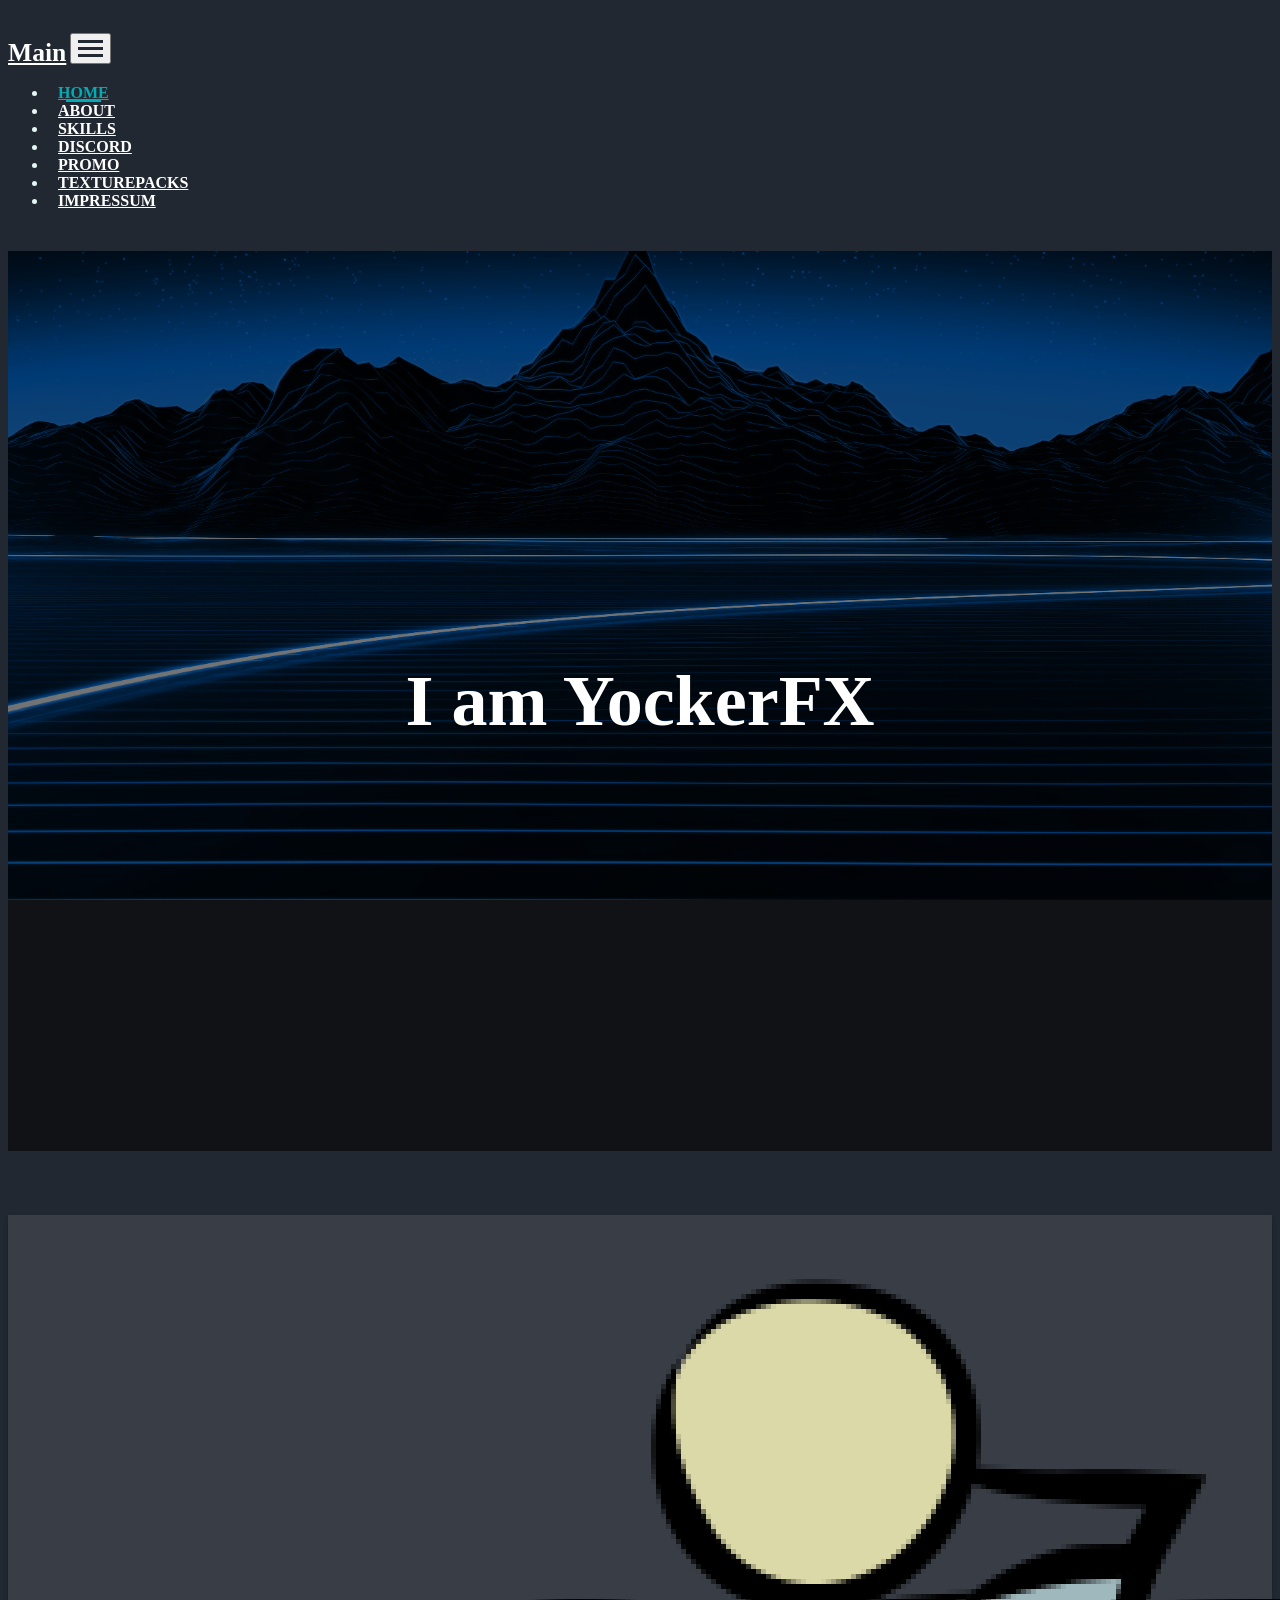
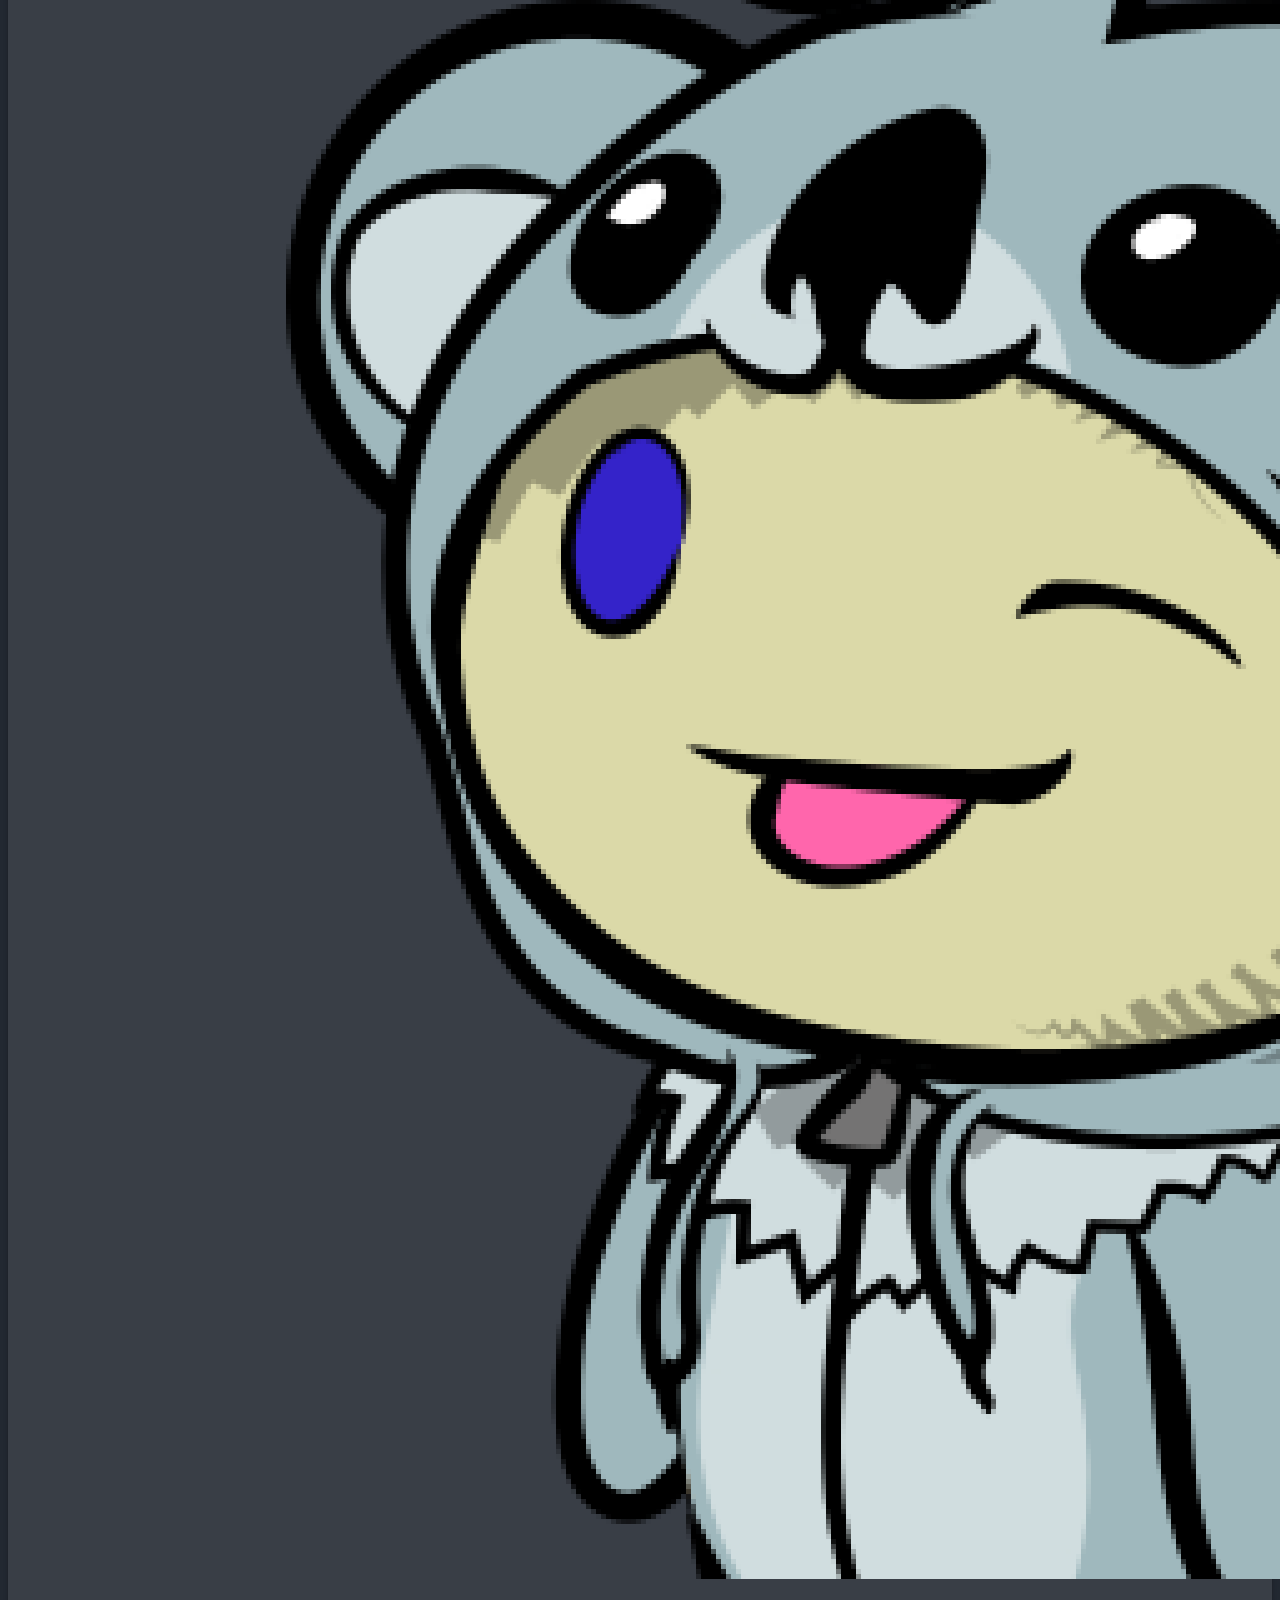
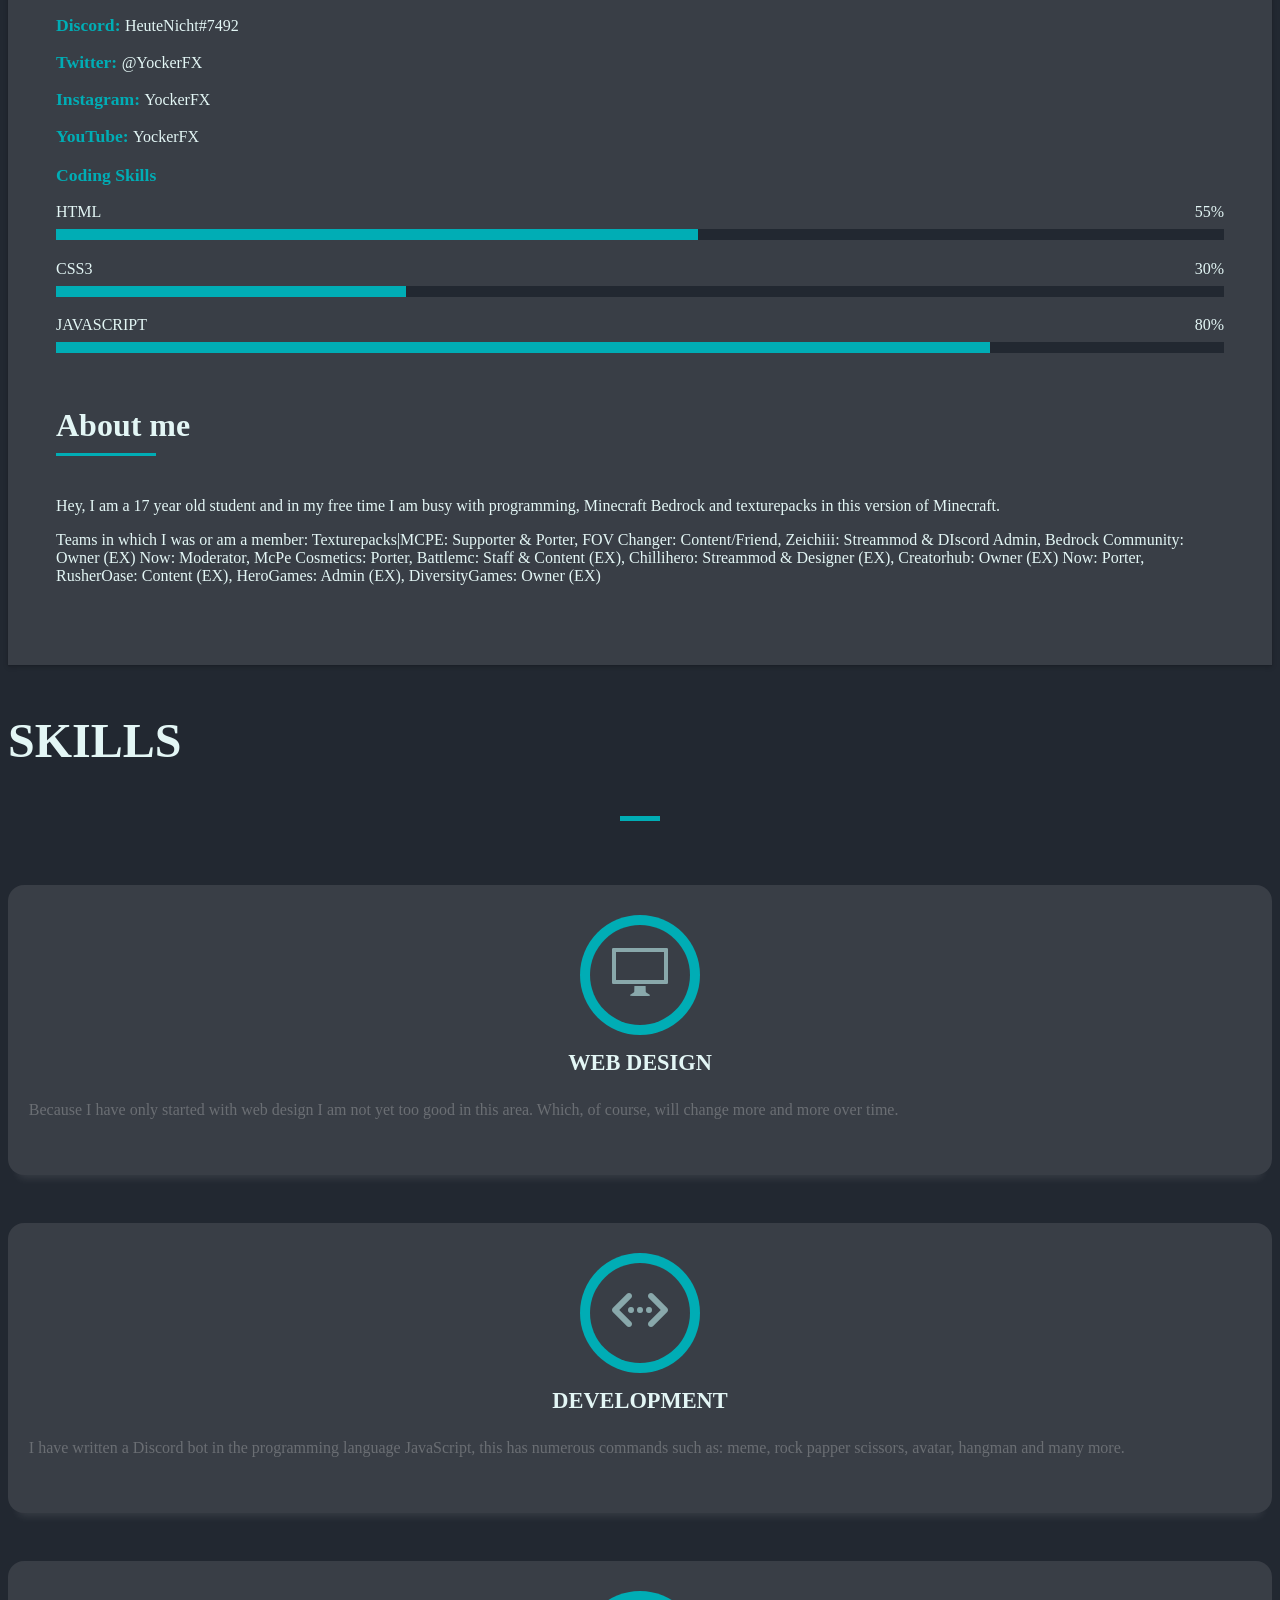
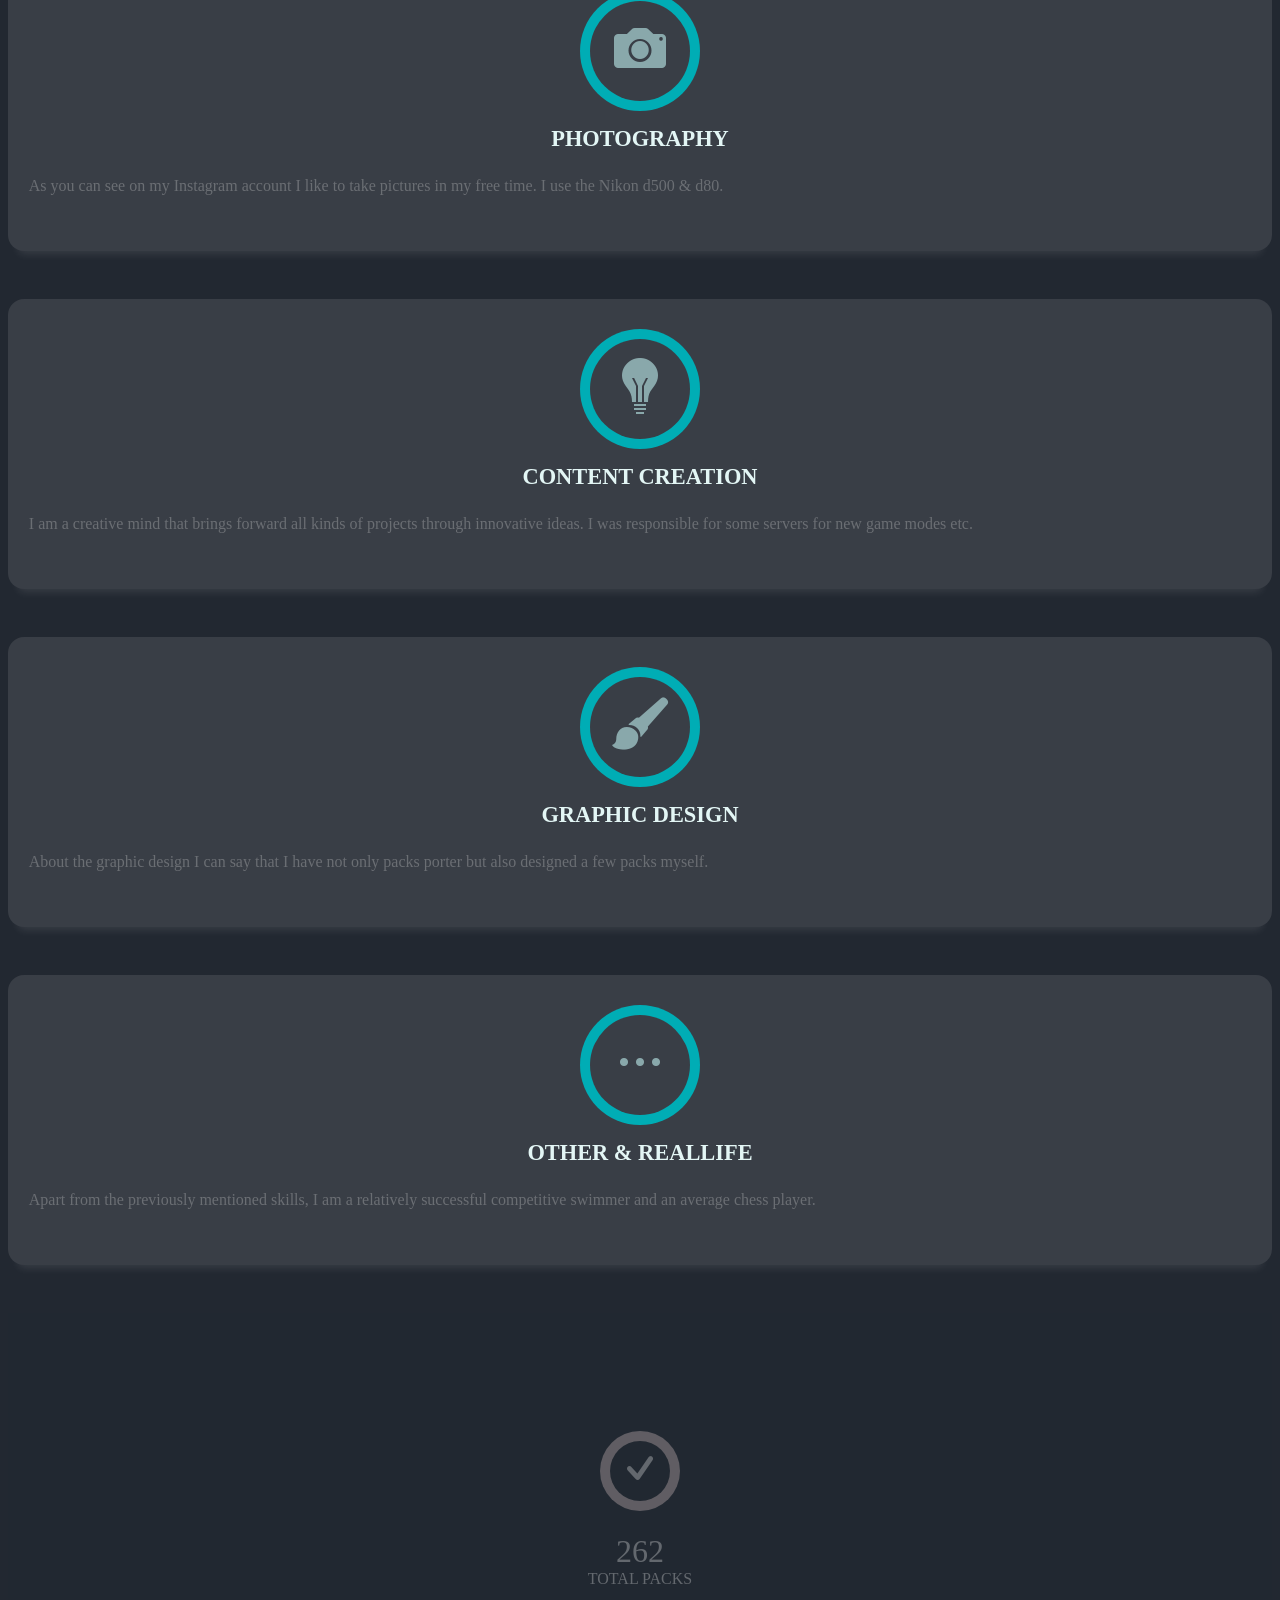
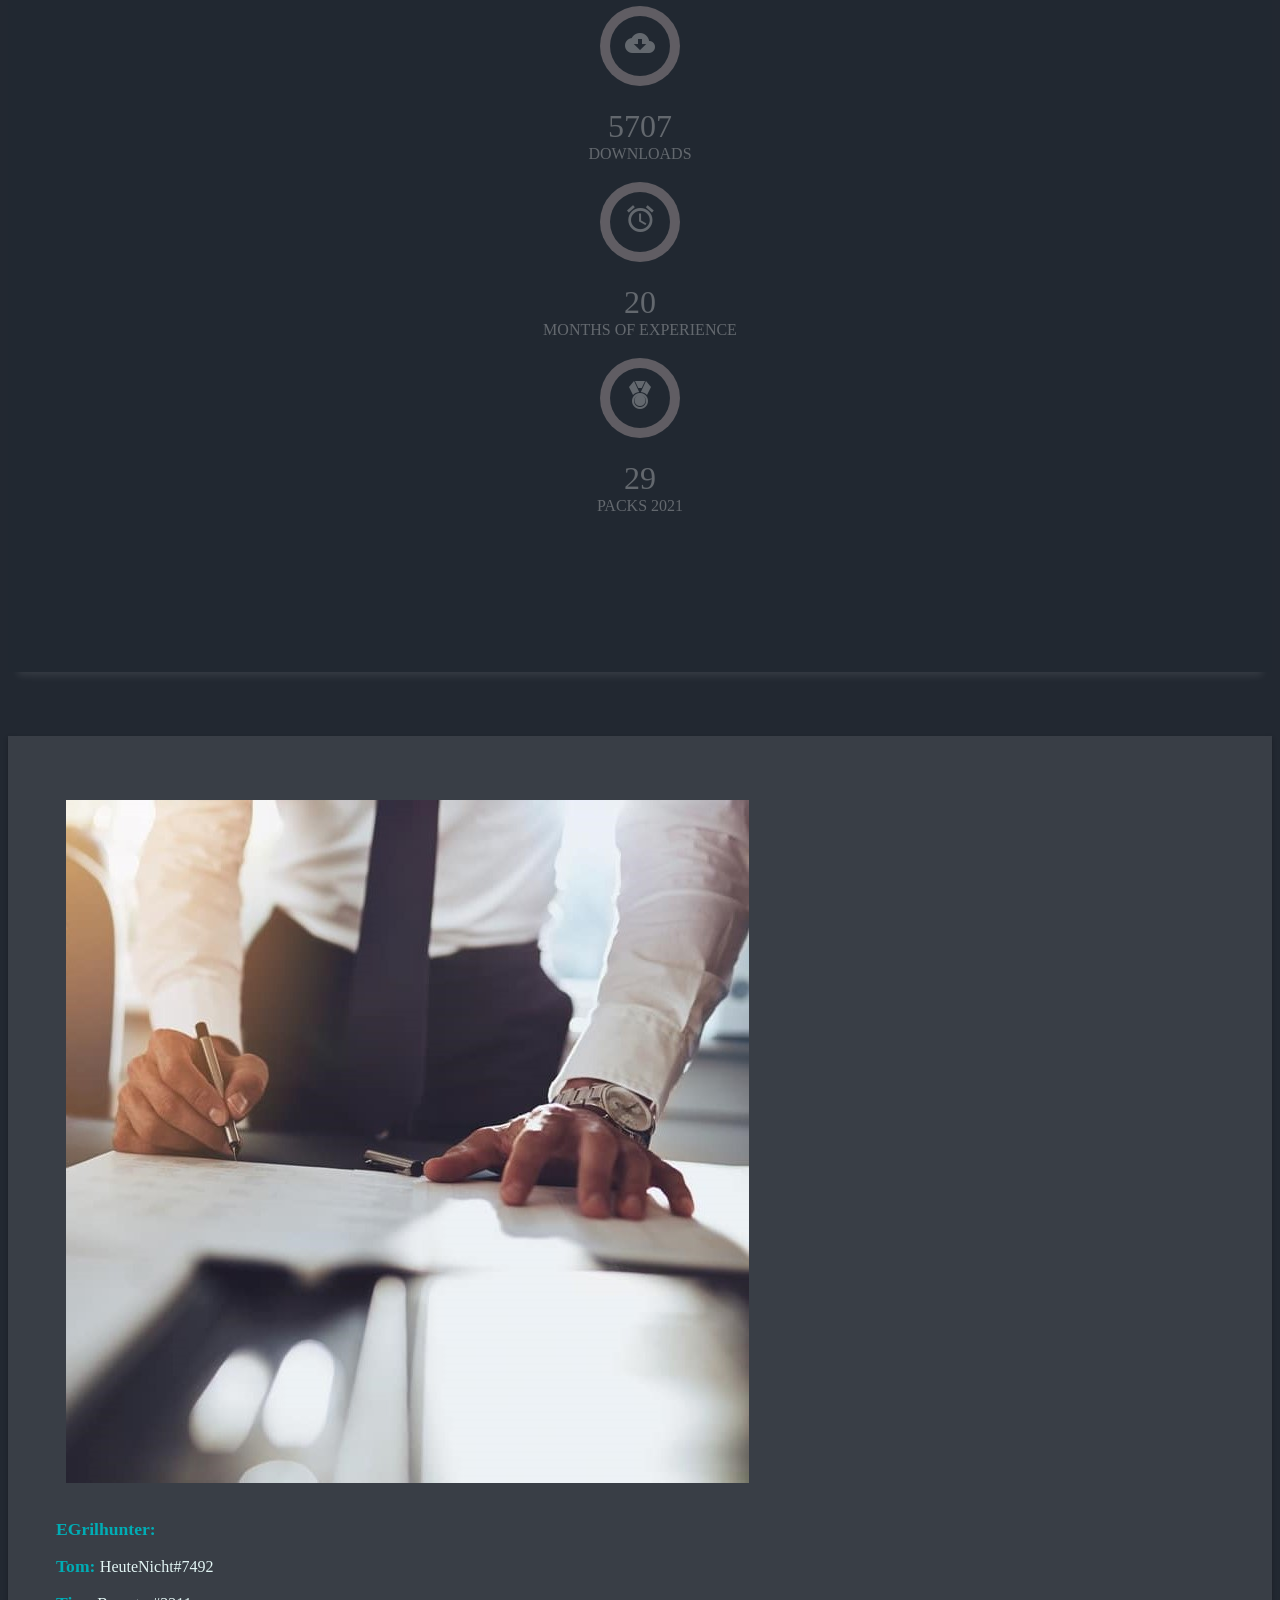
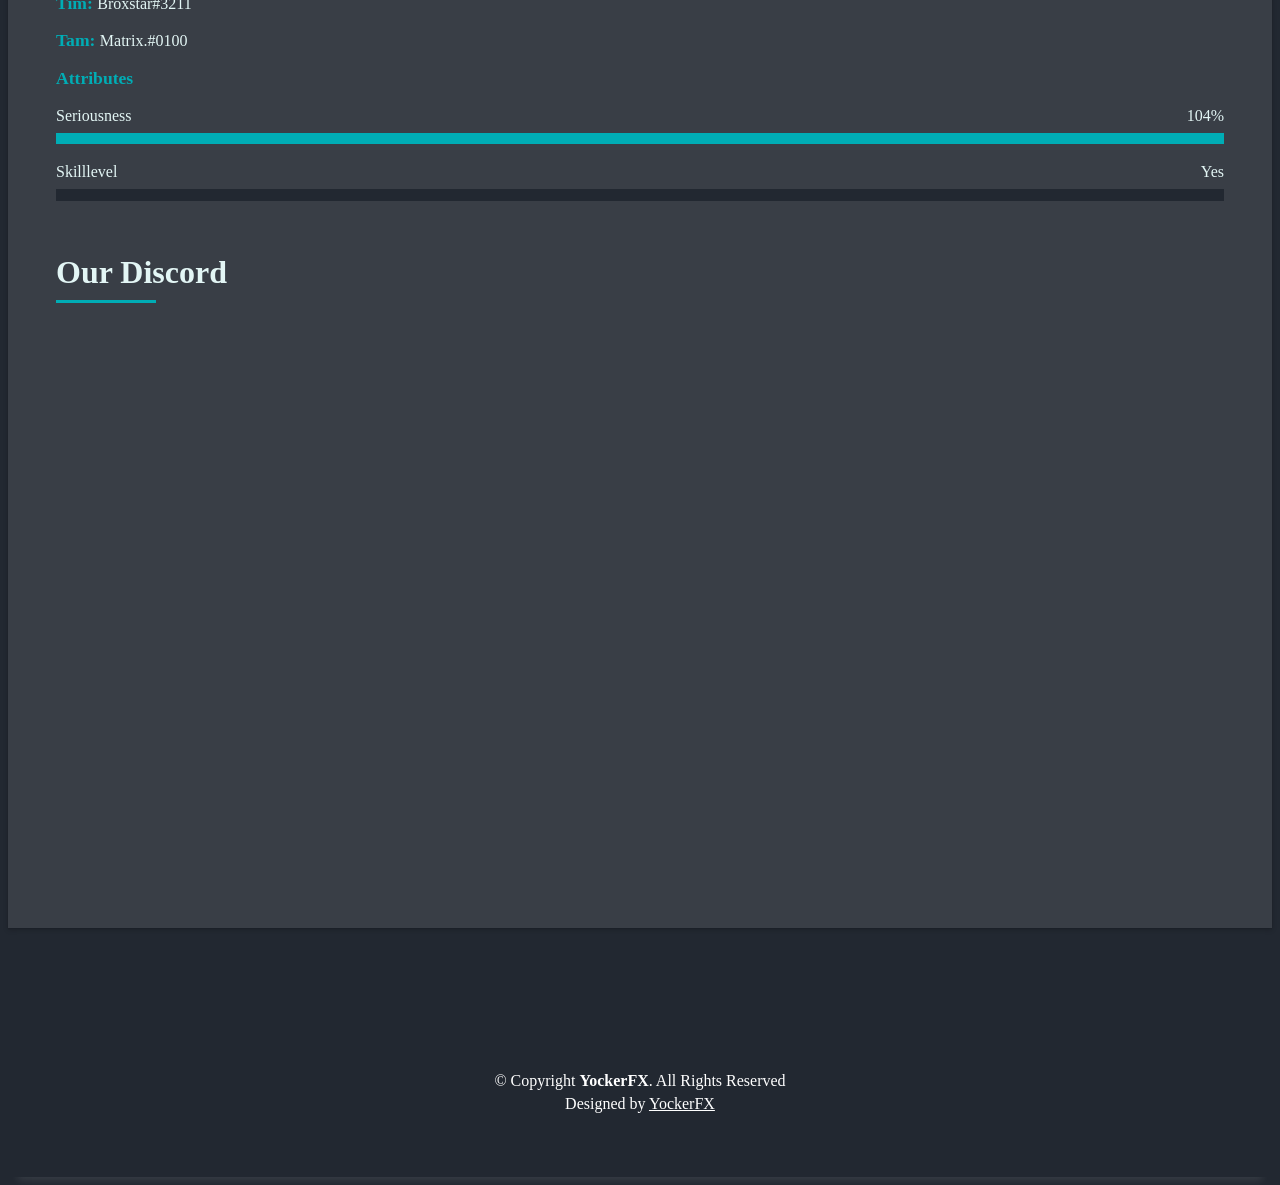
==== index.html @ 6c69b04f "22.02.2020" ====
<!DOCTYPE html>
<html lang="en">

<head>
  <meta charset="utf-8">
  <title>YockerFX - Main</title>
  <meta content="width=device-width, initial-scale=1.0" name="viewport">
  <meta content="" name="keywords">
  <meta content="" name="description">

  <meta property="og:site_name" content="Yockers Paradise">
  <meta property="og:url" content="https://yockerfx.github.io/">
  <meta property="og:title" content="YockerFX - Home">
  <meta property="og:description" content="This site is a fun project of mine on this site you will find different things like my pack gallery from all my ports and selfmade texturepacks, tips to port texturepacks and projects i promote. ">
  <meta property="og:type" content="Yockers Paradise">
  <meta name="og:image" itemprop="image" content="/img/pic.png">
  <meta name="theme-color" content="#00adb5">
  

  <!-- Favicons -->
  <link href="img/favicon.png" rel="icon">
  <link href="img/apple-touch-icon.png" rel="apple-touch-icon">

  <!-- Bootstrap CSS File -->
  <link href="lib/bootstrap/css/bootstrap.min.css" rel="stylesheet">

  <!-- Libraries CSS Files -->
  <link href="lib/font-awesome/css/font-awesome.min.css" rel="stylesheet">
  <link href="lib/animate/animate.min.css" rel="stylesheet">
  <link href="lib/ionicons/css/ionicons.min.css" rel="stylesheet">
  <link href="lib/owlcarousel/assets/owl.carousel.min.css" rel="stylesheet">
  <link href="lib/lightbox/css/lightbox.min.css" rel="stylesheet">

  <!-- Main Stylesheet File -->
  <link href="css/style.css" rel="stylesheet">


</head>

<body id="page-top">

  <!--/ Nav Star /-->
  <nav class="navbar navbar-b navbar-trans navbar-expand-md fixed-top" id="mainNav">
    <div class="container">
      <a class="navbar-brand js-scroll" href="#page-top">Main</a>
      <button class="navbar-toggler collapsed" type="button" data-toggle="collapse" data-target="#navbarDefault"
        aria-controls="navbarDefault" aria-expanded="false" aria-label="Toggle navigation">
        <span></span>
        <span></span>
        <span></span>
      </button>
      <div class="navbar-collapse collapse justify-content-end" id="navbarDefault">
        <ul class="navbar-nav">
          <li class="nav-item">
            <a class="nav-link js-scroll active" href="#home">Home</a>
          </li>
          <li class="nav-item">
            <a class="nav-link js-scroll" href="#about">About</a>
          </li>
          <li class="nav-item">
            <a class="nav-link js-scroll" href="#skills">Skills</a>
          </li>
          <li class="nav-item">
            <a class="nav-link js-scroll" href="#discord">Discord</a>
          </li>
          <li class="nav-item">
            <a class="nav-link js-scroll" href="projects.html">Promo</a>
          </li>
          <li class="nav-item">
            <a class="nav-link js-scroll" href="gallery.html">Texturepacks</a>
          </li>
          <li class="nav-item">
            <a class="nav-link js-scroll" href="impressum.html">Impressum</a>
          </li>
        </ul>
      </div>
    </div>
  </nav>
  <!--/ Nav End /-->

  <!--/ Intro Skew Star /-->
  <div id="home" class="intro route bg-image" style="background-image: url(img/intro-bg.jpg)">
    <div class="overlay-itro"></div>
    <div class="intro-content display-table">
      <div class="table-cell">
        <div class="container">
          <!--<p class="display-6 color-d">Hello, world!</p>-->
          <h1 class="intro-title mb-4">I am YockerFX</h1>
          <p class="intro-subtitle"><span class="text-slider-items">Pack Designer,Pack Porter,Developer,Content Creator,Student</span><strong class="text-slider"></strong></p>
          <!-- <p class="pt-3"><a class="btn btn-primary btn js-scroll px-4" href="#about" role="button">Learn More</a></p> -->
        </div>
      </div>
    </div>
  </div>
  <!--/ Intro Skew End /-->

  <section id="about" class="about-mf sect-pt4 route">
    <div class="container">
      <div class="row">
        <div class="col-sm-12">
          <div class="box-shadow-full">
            <div class="row">
              <div class="col-md-6">
                <div class="row">
                  <div class="col-sm-6 col-md-5">
                    <div class="about-img">
                      <img src="img/pic.png" class="img-fluid rounded b-shadow-a" alt="">
                    </div>
                  </div>
                  <div class="col-sm-6 col-md-7">
                    <div class="about-info">
                      <p><span class="title-s">Discord: </span> <span>HeuteNicht#7492</span></p>
                      <p><span class="title-s">Twitter: </span> <span>@YockerFX</span></p>
                      <p><span class="title-s">Instagram: </span> <span>YockerFX</span></p>
                      <p><span class="title-s">YouTube: </span> <span>YockerFX</span></p>
                    </div>
                  </div>
                </div>
                <div class="skill-mf">
                  <p class="title-s">Coding Skills</p>
                  <span>HTML</span> <span class="pull-right">55%</span>
                  <div class="progress">
                    <div class="progress-bar" role="progressbar" style="width: 55%;" aria-valuenow="55"
                      aria-valuemin="0" aria-valuemax="100"></div>
                  </div>
                  <span>CSS3</span> <span class="pull-right">30%</span>
                  <div class="progress">
                    <div class="progress-bar" role="progressbar" style="width: 30%" aria-valuenow="30" aria-valuemin="0"
                      aria-valuemax="100"></div>
                  </div>
                  <span>JAVASCRIPT</span> <span class="pull-right">80%</span>
                  <div class="progress">
                    <div class="progress-bar" role="progressbar" style="width: 80%" aria-valuenow="80" aria-valuemin="0"
                      aria-valuemax="100"></div>
                  </div>
                </div>
              </div>
              <div class="col-md-6">
                <div class="about-me pt-4 pt-md-0">
                  <div class="title-box-2">
                    <h5 class="title-left">
                      About me
                    </h5>
                  </div>
                  <p class="lead">
                    Hey, I am a 17 year old student
                    and in my free time I am busy with programming,
                    Minecraft Bedrock and texturepacks in this version of
                    Minecraft.
                  </p>
                  <p class="lead">
                    Teams in which I was or am a member: Texturepacks|MCPE: Supporter & Porter,
                    FOV Changer: Content/Friend,
                    Zeichiii: Streammod & DIscord Admin,
                    Bedrock Community: Owner (EX) Now: Moderator,
                    McPe Cosmetics: Porter,
                    Battlemc: Staff & Content (EX),
                    Chillihero: Streammod & Designer (EX),
                    Creatorhub: Owner (EX) Now: Porter,
                    RusherOase: Content (EX),
                    HeroGames: Admin (EX),
                    DiversityGames: Owner (EX)
                  </p>

                </div>
              </div>
            </div>
          </div>
        </div>
      </div>
    </div>
  </section>

  <!--/ Section Services Star /-->
  <section id="skills" class="services-mf route">
    <div class="container">
      <div class="row">
        <div class="col-sm-12">
          <div class="title-box text-center">
            <h3 class="title-a">
              Skills
            </h3>
            <div class="line-mf"></div>
          </div>
        </div>
      </div>
      <div class="row">
        <div class="col-md-4">
          <div class="service-box">
            <div class="service-ico">
              <span class="ico-circle"><i class="ion-monitor"></i></span>
            </div>
            <div class="service-content">
              <h2 class="s-title">Web Design</h2>
              <p class="s-description text-center">
                Because I have only started with web design I am not yet too good in this area.
                Which, of course, will change more and more over time.
              </p>
            </div>
          </div>
        </div>
        <div class="col-md-4">
          <div class="service-box">
            <div class="service-ico">
              <span class="ico-circle"><i class="ion-code-working"></i></span>
            </div>
            <div class="service-content">
              <h2 class="s-title">Development</h2>
              <p class="s-description text-center">
                I have written a Discord bot in the programming
                language JavaScript, this has numerous commands such as: meme,
                rock papper scissors, avatar, hangman and many more.
              </p>
            </div>
          </div>
        </div>
        <div class="col-md-4">
          <div class="service-box">
            <div class="service-ico">
              <span class="ico-circle"><i class="ion-camera"></i></span>
            </div>
            <div class="service-content">
              <h2 class="s-title">Photography</h2>
              <p class="s-description text-center">
                As you can see on my Instagram account I like to take pictures in my free time.
                I use the Nikon d500 & d80.
              </p>
            </div>
          </div>
        </div>
        <div class="col-md-4">
          <div class="service-box">
            <div class="service-ico">
              <span class="ico-circle"><i class="ion-ios-lightbulb"></i></span>
            </div>
            <div class="service-content">
              <h2 class="s-title">Content Creation</h2>
              <p class="s-description text-center">
                I am a creative mind that brings forward
                all kinds of projects through innovative ideas.
                I was responsible for some servers
                for new game modes etc.
              </p>
            </div>
          </div>
        </div>
        <div class="col-md-4">
          <div class="service-box">
            <div class="service-ico">
              <span class="ico-circle"><i class="ion-paintbrush"></i></span>
            </div>
            <div class="service-content">
              <h2 class="s-title">Graphic Design</h2>
              <p class="s-description text-center">
                About the graphic design I can say that I have not 
                only packs porter but also designed a few packs myself.
              </p>
            </div>
          </div>
        </div>
        <div class="col-md-4">
          <div class="service-box">
            <div class="service-ico">
              <span class="ico-circle"><i class="ion-ios-more"></i></span>
            </div>
            <div class="service-content">
              <h2 class="s-title">Other & Reallife</h2>
              <p class="s-description text-center">
                Apart from the previously mentioned skills, I am a relatively successful 
                competitive swimmer and an average chess player. 
              </p>
            </div>
          </div>
        </div>
      </div>
    </div>
  </section>
  <!--/ Section Services End /-->

  <div class="section-counter paralax-mf bg-image" style="background-image: url(img/counters-bg.jpg)">
    <div class="overlay-mf"></div>
    <div class="container">
      <div class="row">
        <div class="col-sm-3 col-lg-3">
          <div class="counter-box">
            <div class="counter-ico">
              <span class="ico-circle"><i class="ion-checkmark-round"></i></span>
            </div>
            <div class="counter-num">
              <p class="counter">518</p>
              <span class="counter-text">TOTAL PACKS</span>
            </div>
          </div>
        </div>
        <div class="col-sm-3 col-lg-3">
          <div class="counter-box pt-4 pt-md-0">
            <div class="counter-ico">
              <span class="ico-circle"><i class="ion-android-download"></i></span>
            </div>
            <div class="counter-num">
              <p class="counter">11300</p>
              <span class="counter-text">DOWNLOADS</span>
            </div>
          </div>
        </div>
        <div class="col-sm-3 col-lg-3">
          <div class="counter-box pt-4 pt-md-0">
            <div class="counter-ico">
              <span class="ico-circle"><i class="ion-android-alarm-clock"></i></span>
            </div>
            <div class="counter-num">
              <p class="counter">39</p>
              <span class="counter-text">MONTHS OF EXPERIENCE</span>
            </div>
          </div>
        </div>
        <div class="col-sm-3 col-lg-3">
          <div class="counter-box pt-4 pt-md-0">
            <div class="counter-ico">
              <span class="ico-circle"><i class="ion-ribbon-a"></i></span>
            </div>
            <div class="counter-num">
              <p class="counter">58</p>
              <span class="counter-text">PACKS 2021</span>
            </div>
          </div>
        </div>
      </div>
    </div>
  </div>
      </div>
    </div>
  </section>

  <section id="discord" class="about-mf sect-pt4 route">
    <div class="container">
      <div class="row">
        <div class="col-sm-12">
          <div class="box-shadow-full">
            <div class="row">
              <div class="col-md-6">
                <div class="row">
                  <div class="col-sm-6 col-md-5">
                    <div class="about-img">
                      <img src="img/104.jpg" class="img-fluid rounded b-shadow-a" alt="">
                    </div>
                  </div>
                  <div class="col-sm-6 col-md-7">
                    <div class="about-info">
                      <p><span class="title-s">EGrilhunter:</span> <span></span></p>
                      <p><span class="title-s">Tom: </span> <span>HeuteNicht#7492</span></p>
                      <p><span class="title-s">Tim: </span> <span>Broxstar#3211</span></p>
                      <p><span class="title-s">Tam: </span> <span>Matrix.#0100</span></p>
                    </div>
                  </div>
                </div>
                <div class="skill-mf">
                  <p class="title-s">Attributes</p>
                  <span>Seriousness</span> <span class="pull-right">104%</span>
                  <div class="progress">
                    <div class="progress-bar" role="progressbar" style="width: 100%;" aria-valuenow="100"
                      aria-valuemin="0" aria-valuemax="100"></div>
                  </div>
                  <span>Skilllevel</span> <span class="pull-right">Yes</span>
                  <div class="progress">
                    <div class="progress-bar" role="progressbar" style="width: 0%" aria-valuenow="30" aria-valuemin="0"
                      aria-valuemax="100"></div>
                      </div>
                </div>
              </div>
              <div class="col-md-6">
                <div class="about-me pt-4 pt-md-0">
                  <div class="title-box-2">
                    <h5 class="title-left">
                      Our Discord
                    </h5>
                  </div>
                  <p class="lead">
                  <iframe src="https://discord.com/widget?id=688805979986460891&theme=dark" width="350" height="500" allowtransparency="true" frameborder="0" sandbox="allow-popups allow-popups-to-escape-sandbox allow-same-origin allow-scripts"></iframe>
                </p>
                </div>
              </div>
            </div>
          </div>
        </div>
      </div>
    </div>
  </section>

  <section class="paralax-mf footer-paralax bg-image sect-mt4 route" style="background-image: url(img/overlay-bg.jpg)">
    <footer>
      <div class="container">
        <div class="row">
          <div class="col-sm-12">
            <div class="copyright-box">
              <p class="copyright">&copy; Copyright <strong>YockerFX</strong>. All Rights Reserved</p>
              <div class="credits">
                Designed by <a href="https://twitter.com/yockerfx">YockerFX</a>
              </div>
            </div>
          </div>
        </div>
      </div>
    </footer>
  </section>
  <!--/ Section Contact-footer End /-->

  <a href="#" class="back-to-top"><i class="fa fa-chevron-up"></i></a>
  <div id="preloader"></div>

  <!-- JavaScript Libraries -->
  <script src="lib/jquery/jquery.min.js"></script>
  <script src="lib/jquery/jquery-migrate.min.js"></script>
  <script src="lib/popper/popper.min.js"></script>
  <script src="lib/bootstrap/js/bootstrap.min.js"></script>
  <script src="lib/easing/easing.min.js"></script>
  <script src="lib/counterup/jquery.waypoints.min.js"></script>
  <script src="lib/counterup/jquery.counterup.js"></script>
  <script src="lib/owlcarousel/owl.carousel.min.js"></script>
  <script src="lib/lightbox/js/lightbox.min.js"></script>
  <script src="lib/typed/typed.min.js"></script>
  <!-- Contact Form JavaScript File -->
  <script src="contactform/contactform.js"></script>

  <!-- Template Main Javascript File -->
  <script src="js/main.js"></script>

</body>

</html>
---- css/style.css ----
/*======================================
//--//-->   STYLES GENERALES
======================================*/

body {
  background-color: #222831;
  color: #e3f6f5;
}

h1,
h2,
h3,
h4,
h5,
h6 {
  color: #e3f6f5;
}

::-moz-selection { /* Code for Firefox */
  color: #00adb5;
  background: white;
}

::selection {
  color:  #00adb5;
  background: White;
}

a {
  color: #222831;
  transition: all 0.5s ease-in-out;
}

a:hover {
  color: #00adb5;
  text-decoration: none;
  transition: all 0.5s ease-in-out;
}

.p-r {
  position: relative;
}

.color-a {
  color: #00adb5;
}

.color-d {
  color: #00adb5;
}

.color-text-a {
  color: #393e46;
}

.box-shadow,
.paralax-mf,
.service-box,
.work-box,
.card-blog {
  box-shadow: 0 13px 8px -10px rgba(255, 255, 255, 0.1);
}

.box-shadow-a,
.button:hover {
  box-shadow: 0 0 0 4px #1b1b1b;
}

.display-5 {
  font-size: 2.5rem;
  font-weight: 300;
  line-height: 1.1;
}

.display-6 {
  font-size: 2rem;
  font-weight: 300;
  line-height: 1.1;
}

.avatar {
  width: 32px;
  height: 32px;
  margin-right: 4px;
  overflow: hidden;
}

.bg-image {
  background-repeat: no-repeat;
  background-attachment: fixed;
  background-size: cover;
  background-position: center center;
}

.overlay-mf {
  background-color: #222831;
}

.overlay-mf {
  position: absolute;
  top: 0;
  left: 0px;
  padding: 0;
  height: 100%;
  width: 100%;
  opacity: .7;
}

.paralax-mf {
  position: relative;
  padding: 8rem 0;
}

.display-table {
  width: 100%;
  height: 100%;
  display: table;
}

.table-cell {
  display: table-cell;
  vertical-align: middle;
}

/*--/ Sections /--*/

.sect-4 {
  padding: 4rem 0;
}

.sect-pt4 {
  padding-top: 4rem;
}

.sect-mt4 {
  margin-top: 4rem;
}

/*--/ Title s /--*/

.title-s {
  font-weight: 600;
  color: #00adb5;
  font-size: 1.1rem;
}

/*--/ Title A /--*/

.title-box {
  margin-bottom: 4rem;
}

.title-a {
  font-size: 3rem;
  font-weight: bold;
  text-transform: uppercase;
}

.subtitle-a {
  color: #bae8e8;
}

.line-mf {
  width: 40px;
  height: 5px;
  background-color: #00adb5;
  margin: 0 auto;
}

/*--/ Title Left /--*/

.title-box-2 {
  margin-bottom: 3rem;
}

.title-left {
  font-size: 2rem;
  position: relative;
}

.title-left:before {
  content: '';
  position: absolute;
  height: 3px;
  background-color: #00adb5;
  width: 100px;
  bottom: -12px;
}

/*------/ Box /------*/

.box-pl2 {
  padding-left: 2rem;
}

.box-shadow-full {
  padding: 3rem 1.25rem;
  position: relative;
  background-color: #393e46;
  margin-bottom: 3rem;
  z-index: 2;
  box-shadow: 0 1px 1px 0 rgba(0, 0, 0, 0.06), 0 2px 5px 0 rgba(0, 0, 0, 0.2);
}

/*------/ Socials /------*/

.socials {
  padding: 1.5rem 0;
}

.socials ul li {
  display: inline-block;
}

.socials .ico-circle {
  height: 40px;
  width: 40px;
  font-size: 1.7rem;
  border-radius: 50%;
  line-height: 1.4;
  margin: 0 15px 0 0;
  box-shadow: 0 0 0 3px #393e46;
  transition: all 500ms ease;
}

.socials .ico-circle:hover {
  background-color: #00adb5;
  color: #393e46;
  box-shadow: 0 0 0 3px #393e46;
  transition: all 500ms ease;
}

/*------/ Ul resect /------*/

.ul-resect,
.socials ul,
.list-ico,
.blog-wrapper .post-meta ul,
.box-comments .list-comments,
.widget-sidebar .list-sidebar,
.widget-tags ul {
  list-style: none;
  padding-left: 0;
  margin-bottom: 0;
}

.list-ico {
  line-height: 2;
}

.list-ico span {
  color: #00adb5;
  margin-right: 10px;
}

/*------/ Ico Circle /------*/

.ico-circle {
  height: 100px;
  width: 100px;
  font-size: 2rem;
  border-radius: 50%;
  line-height: 1.55;
  margin: 0 auto;
  text-align: center;
  box-shadow: 0 0 0 10px #00adb5;
  display: block;
}

/*------/ Owl Carousel /------*/

.owl-theme .owl-dots {
  text-align: center;
  margin-top: 18px;
}

.owl-theme .owl-dots .owl-dot {
  display: inline-block;
}

.owl-theme .owl-dots .owl-dot span {
  width: 18px;
  height: 7px;
  margin: 5px 5px;
  background: #eeeeee;
  border: 0px solid #eeeeee;
  display: block;
  transition: all 0.6s ease-in-out;
  cursor: pointer;
}

.owl-theme .owl-dots .owl-dot:hover span {
  background-color: #94ebcd;
}

.owl-theme .owl-dots .owl-dot.active span {
  background-color: #1B1B1B;
  width: 25px;
}

/*--/ Scrolltop s /--*/

.scrolltop-mf {
  position: relative;
  display: none;
}

.scrolltop-mf span {
  z-index: 999;
  position: fixed;
  width: 42px;
  height: 42px;
  background-color: #00adb5;
  opacity: .7;
  font-size: 1.6rem;
  line-height: 1.5;
  text-align: center;
  color: #393e46;
  top: auto;
  left: auto;
  right: 30px;
  bottom: 50px;
  cursor: pointer;
  border-radius: 50%;
}

/* Back to top button */

.back-to-top {
  position: fixed;
  display: none;
  background: #00adb5;
  color: #393e46;
  width: 44px;
  height: 44px;
  text-align: center;
  line-height: 1;
  font-size: 16px;
  border-radius: 50%;
  right: 15px;
  bottom: 15px;
  transition: background 0.5s;
  z-index: 11;
}

.back-to-top i {
  padding-top: 12px;
  color: #393e46;
}

/* Prelaoder */

#preloader {
  position: fixed;
  top: 0;
  left: 0;
  right: 0;
  bottom: 0;
  z-index: 9999;
  overflow: hidden;
  background: #393e46;
}

#preloader:before {
  content: "";
  position: fixed;
  top: calc(50% - 30px);
  left: calc(50% - 30px);
  border: 6px solid #393e46;
  border-top: 6px solid #00adb5;
  border-radius: 50%;
  width: 60px;
  height: 60px;
  -webkit-animation: animate-preloader 1s linear infinite;
  animation: animate-preloader 1s linear infinite;
}

@-webkit-keyframes animate-preloader {
  0% {
    -webkit-transform: rotate(0deg);
    transform: rotate(0deg);
  }

  100% {
    -webkit-transform: rotate(360deg);
    transform: rotate(360deg);
  }
}

@keyframes animate-preloader {
  0% {
    -webkit-transform: rotate(0deg);
    transform: rotate(0deg);
  }

  100% {
    -webkit-transform: rotate(360deg);
    transform: rotate(360deg);
  }
}

/*======================================
//--//-->   NAVBAR
======================================*/

.navbar-b {
  transition: all .5s ease-in-out;
  background-color: transparent;
  padding-top: 1.563rem;
  padding-bottom: 1.563rem;
}

.navbar-b.navbar-reduce {
  box-shadow: 0px 6px 9px 0px rgba(0, 0, 0, 0.06);
}

.navbar-b.navbar-trans .nav-item,
.navbar-b.navbar-reduce .nav-item {
  position: relative;
  padding-right: 10px;
  padding-left: 0;
}

.navbar-b.navbar-trans .nav-link,
.navbar-b.navbar-reduce .nav-link {
  color: #fff;
  text-transform: uppercase;
  font-weight: 600;
}

.navbar-b.navbar-trans .nav-link:before,
.navbar-b.navbar-reduce .nav-link:before {
  content: '';
  position: absolute;
  margin-left: 0px;
  width: 0%;
  bottom: 0;
  left: 0;
  height: 2px;
  transition: all 500ms ease;
}

.navbar-b.navbar-trans .nav-link:hover,
.navbar-b.navbar-reduce .nav-link:hover {
  color: #1B1B1B;
}

.navbar-b.navbar-trans .nav-link:hover:before,
.navbar-b.navbar-reduce .nav-link:hover:before {
  width: 35px;
}

.navbar-b.navbar-trans .show > .nav-link:before,
.navbar-b.navbar-trans .active > .nav-link:before,
.navbar-b.navbar-trans .nav-link.show:before,
.navbar-b.navbar-trans .nav-link.active:before,
.navbar-b.navbar-reduce .show > .nav-link:before,
.navbar-b.navbar-reduce .active > .nav-link:before,
.navbar-b.navbar-reduce .nav-link.show:before,
.navbar-b.navbar-reduce .nav-link.active:before {
  width: 35px;
}

.navbar-b.navbar-trans .nav-link:before {
  background-color: #00adb5;
}

.navbar-b.navbar-trans .nav-link:hover {
  color: #00adb5;
}

.navbar-b.navbar-trans .show > .nav-link,
.navbar-b.navbar-trans .active > .nav-link,
.navbar-b.navbar-trans .nav-link.show,
.navbar-b.navbar-trans .nav-link.active {
  color: #00adb5;
}

.navbar-b.navbar-reduce {
  transition: all .5s ease-in-out;
  background-color: #222831;
  padding-top: 15px;
  padding-bottom: 15px;
}

.navbar-b.navbar-reduce .nav-link {
  color: #eeeeee;
}

.navbar-b.navbar-reduce .nav-link:before {
  background-color: #00adb5;
}

.navbar-b.navbar-reduce .nav-link:hover {
  color: #00adb5;
}

.navbar-b.navbar-reduce .show > .nav-link,
.navbar-b.navbar-reduce .active > .nav-link,
.navbar-b.navbar-reduce .nav-link.show,
.navbar-b.navbar-reduce .nav-link.active {
  color: #00adb5;
}

.navbar-b.navbar-reduce .navbar-brand {
  color: #00adb5;
}

.navbar-b.navbar-reduce .navbar-toggler span {
  background-color: #1B1B1B;
}

.navbar-b .navbar-brand {
  color: #fff;
  font-size: 1.6rem;
  font-weight: 600;
}

.navbar-b .navbar-nav .dropdown-item.show .dropdown-menu,
.navbar-b .dropdown.show .dropdown-menu,
.navbar-b .dropdown-btn.show .dropdown-menu {
  -webkit-transform: translate3d(0px, 0px, 0px);
  transform: translate3d(0px, 0px, 0px);
  visibility: visible !important;
}

.navbar-b .dropdown-menu {
  margin: 1.12rem 0 0;
  border-radius: 0;
}

.navbar-b .dropdown-menu .dropdown-item {
  padding: .7rem 1.7rem;
  transition: all 500ms ease;
}

.navbar-b .dropdown-menu .dropdown-item:hover {
  background-color: #00adb5;
  color: #222831;
  transition: all 500ms ease;
}

.navbar-b .dropdown-menu .dropdown-item.active {
  background-color: #00adb5;
}

/*--/ Hamburger Navbar /--*/

.navbar-toggler {
  position: relative;
}

.navbar-toggler:focus,
.navbar-toggler:active {
  outline: 0;
}

.navbar-toggler span {
  display: block;
  background-color: #222831;
  height: 3px;
  width: 25px;
  margin-top: 4px;
  margin-bottom: 4px;
  -webkit-transform: rotate(0deg);
  transform: rotate(0deg);
  left: 0;
  opacity: 1;
}

.navbar-toggler span:nth-child(1),
.navbar-toggler span:nth-child(3) {
  transition: -webkit-transform .35s ease-in-out;
  transition: transform .35s ease-in-out;
  transition: transform .35s ease-in-out, -webkit-transform .35s ease-in-out;
}

.navbar-toggler:not(.collapsed) span:nth-child(1) {
  position: absolute;
  left: 12px;
  top: 10px;
  -webkit-transform: rotate(135deg);
  transform: rotate(135deg);
  opacity: 0.9;
}

.navbar-toggler:not(.collapsed) span:nth-child(2) {
  height: 12px;
  visibility: hidden;
  background-color: transparent;
}

.navbar-toggler:not(.collapsed) span:nth-child(3) {
  position: absolute;
  left: 12px;
  top: 10px;
  -webkit-transform: rotate(-135deg);
  transform: rotate(-135deg);
  opacity: 0.9;
}

/*======================================
//--//-->   INTRO
======================================*/

.intro {
  height: 100vh;
  position: relative;
  color: #00adb5;
}

.intro .intro-content {
  text-align: center;
  position: absolute;
}

.intro .overlay-itro {
  background-color: rgba(0, 0, 0, 0.6);
  position: absolute;
  top: 0;
  left: 0px;
  padding: 0;
  height: 100%;
  width: 100%;
  opacity: .9;
}

.intro .intro-title {
  color: #fff;
  font-weight: 600;
  font-size: 3rem;
}

.intro .intro-subtitle {
  font-size: 1.5rem;
  font-weight: 300;
}

.intro .text-slider-items {
  display: none;
}

.intro-single {
  height: 350px;
}

.intro-single .intro-content {
  margin-top: 30px;
}

.intro-single .intro-title {
  text-transform: uppercase;
  font-size: 3rem;
}

.intro-single .breadcrumb {
  background-color: transparent;
  color: #00adb5;
}

.intro-single .breadcrumb .breadcrumb-item:before {
  color: #00adb5;
}

.intro-single .breadcrumb .breadcrumb-item.active {
  color: #f5dcdc;
}

.intro-single .breadcrumb a {
  color: #222831;
}

/*======================================
//--//-->   ABOUT
======================================*/

.about-mf .box-shadow-full {
  padding-top: 4rem;
  padding-bottom: 4rem;
}

.about-mf .about-img {
  margin-bottom: 2rem;
}

.about-mf .about-img img {
  margin-left: 10px;
}

.skill-mf span {
  color: #e3f6f5;
}

.skill-mf .progress {
  background-color: #222831;
  margin: .5rem 0 1.2rem 0;
  border-radius: 0;
  height: .7rem;
}

.skill-mf .progress .progress-bar {
  height: .7rem;
  background-color: #00adb5;
}

/*======================================
//--//-->   SERVICES
======================================*/

.service-box {
  background-color: #393e46;
  padding: 2.5rem 1.3rem;
  border-radius: 1rem;
  margin-bottom: 3rem;
}

.service-box:hover .ico-circle {
  transition: all 500ms ease;
  color: #fff;
  background-color: #00adb5;
  box-shadow: 0 0 0 10px #222831;
}

.service-box .service-ico {
  margin-bottom: 1rem;
  color: #bae8e89f;
}

.service-box .ico-circle {
  transition: all 500ms ease;
  font-size: 4rem;
}

.service-box .s-title {
  font-size: 1.4rem;
  text-transform: uppercase;
  text-align: center;
  padding: .4rem 0;
}

.service-box .s-description {
  color: #d3d3d352;
}

/*======================================
//--//-->   COUNTER
======================================*/

.counter-box {
  color: #fff;
  text-align: center;
}

.counter-ico {
  margin-bottom: 1rem;
}

.counter-ico .ico-circle {
  height: 60px;
  width: 60px;
  line-height: 1.8;
  box-shadow: 0 0 0 10px #f5dcdc;
}

.counter-num .counter {
  font-size: 2rem;
  margin-bottom: 0;
}

/*======================================
//--//-->   PORTFOLIO
======================================*/

.work-box {
  margin-bottom: 3rem;
  -webkit-backface-visibility: hidden;
  backface-visibility: hidden;
  background-color: #393e46;
}

.work-box:hover img {
  -webkit-transform: scale(1.3);
  transform: scale(1.3);
}

.work-img {
  display: block;
  overflow: hidden;
}

.work-img img {
  transition: all 1s;
}

.work-content {
  padding: 2rem 3% 1rem 4%;
}

.work-content .w-more {
  color: #bae8e8;
  font-size: .8rem;
}

.work-content .w-more .w-ctegory {
  color: #00adb5;
}

.work-content .w-like {
  font-size: 2.5rem;
  color: #00adb5;
  float: right;
}

.work-content .w-like a {
  color: #00adb5;
}

.work-content .w-like .num-like {
  font-size: .7rem;
}

.w-title {
  font-size: 1.2rem;
}

/*======================================
//--//-->   TESTIMONIALS
======================================*/

.testimonials .owl-carousel .owl-item img {
  width: auto;
}

.testimonial-box {
  color: #ffffff;
  text-align: center;
}

.testimonial-box .author-test {
  margin-top: 1rem;
}

.testimonial-box .author-test img {
  margin: 0 auto;
}

.testimonial-box .author {
  color: #ffffff;
  text-transform: uppercase;
  font-weight: 600;
  margin: 1rem 0;
  display: block;
  font-size: 1.4rem;
}

.testimonial-box .comit {
  font-size: 2rem;
  color: #00adb5;
  background-color: #393e46;
  width: 52px;
  height: 52px;
  display: block;
  margin: 0 auto;
  border-radius: 50%;
  line-height: 1.6;
}

/*======================================
//--//-->   BLOG
======================================*/

.card-blog .card-body {
  color: #393e46;
  position: relative;
}

.card-blog .card-category-box {
  position: absolute;
  text-align: center;
  top: -16px;
  left: 15px;
  right: 15px;
  line-height: 25px;
  overflow: hidden;
}

.card-blog .card-category {
  display: inline-block;
  color: #393e46;
  padding: 0 15px 5px;
  overflow: hidden;
  background-color: #00adb5;
  border-radius: 4px;
}

.card-blog .card-category .category {
  color: #393e46;
  display: inline-block;
  text-transform: uppercase;
  font-size: .7rem;
  letter-spacing: .1px;
  margin-bottom: 0;
}

.card-blog .card-title {
  font-size: 1.3rem;
  margin-top: .6rem;
}

.card-blog .card-description {
  color: #4e4e4e;
}

.card-blog .post-author {
  display: inline-block;
}

.card-blog .post-date {
  color: #4e4e4e;
  display: inline-block;
  float: right;
}

/*======================================
//--//-->   BLOG-SINGLE
======================================*/

.post-box,
.form-comments,
.box-comments,
.widget-sidebar {
  padding: 2rem;
  background-color: #393e46;
  margin-bottom: 3rem;
}

.blog-wrapper .article-title {
  font-size: 1.5rem;
}

.blog-wrapper .post-meta {
  margin: 1rem 0;
}

.blog-wrapper .post-meta ul {
  border-left: 4px solid #00adb5;
  margin-top: 1rem;
}

.blog-wrapper .post-meta ul li {
  display: inline-block;
  margin-left: 15px;
}

.blog-wrapper .post-meta ul a {
  color: #00adb5;
}

.blog-wrapper .post-meta ul span {
  color: #1e1e1e;
}

.blog-wrapper .blockquote {
  border-left: 4px solid #00adb5;
  padding: 18px;
  font-style: italic;
}

/*------/ Comments /------*/

.box-comments .list-comments li {
  padding-bottom: 40px;
}

.box-comments .list-comments .comment-avatar {
  display: table-cell;
  vertical-align: top;
}

.box-comments .list-comments .comment-avatar img {
  width: 80px;
  height: 80px;
}

.box-comments .list-comments .comment-author {
  font-size: 1.3rem;
}

.box-comments .list-comments .comment-details {
  display: table-cell;
  vertical-align: top;
  padding-left: 25px;
}

.box-comments .list-comments a {
  color: #00adb5;
}

.box-comments .list-comments span {
  color: #53d0d4;
  font-style: italic;
}

.box-comments .comment-children {
  margin-left: 40px;
}

/*------/ Sidebar /------*/

.widget-sidebar .sidebar-title {
  font-size: 1.6rem;
  font-weight: 600;
  border-left: 5px solid #00adb5;
  padding-left: 15px;
  text-transform: uppercase;
  margin-bottom: 1.5rem;
}

.widget-sidebar .list-sidebar li {
  position: relative;
  padding: 6px 0 6px 24px;
}

.widget-sidebar .list-sidebar li:before {
  position: absolute;
  content: "";
  width: 10px;
  height: 1px;
  left: 0;
  background-color: #00adb5;
  top: 20px;
}

.sidebar-search input {
  background-color: #1e1e1e;
  border-radius: 0;
  transition: all 0.5s ease-in-out;
}

.sidebar-search .btn-search {
  background-color: #00adb5;
  border-color: #00adb5;
  border-radius: 0;
  padding-left: 20px;
  padding-right: 20px;
}

.widget-tags ul li {
  display: inline-block;
  background-color: #00adb5;
  padding: .2rem .6rem;
  margin-bottom: .5rem;
  border-radius: 15px;
}

.widget-tags ul li a {
  color: #1e1e1e;
  

}

/*======================================
//--//-->   CONTACT
======================================*/

.footer-paralax {
  padding: 4rem 0 0 0;
}

.contact-mf {
  margin-top: 4rem;
}

/*======================================
//--//-->   FOOTER
======================================*/

footer {
  text-align: center;
  color: #fff;
  padding-bottom: 4rem;
}

footer .copyright {
  margin-bottom: .3rem;
}

footer .credits {
  margin-bottom: 0;
}

footer .credits a {
  color: #fff;
}

/*======================================
//--//-->   CONtaCT FORM
======================================*/

#sendmessage {
  color: #00adb5;
  border: 1px solid #00adb5;
  display: none;
  text-align: center;
  padding: 15px;
  font-weight: 600;
  margin-bottom: 15px;
}

#errormessage {
  color: #00adb5;
  display: none;
  border: 1px solid #00adb5;
  text-align: center;
  padding: 15px;
  font-weight: 600;
  margin-bottom: 15px;
}

#sendmessage.show,
#errormessage.show,
.show {
  display: block;
}

.validation {
  color: #00adb5;
  display: none;
  margin: 0 0 20px;
  font-weight: 400;
  font-size: 13px;
}

/*======================================
//--//-->   BUTTON
======================================*/

.button {
  display: inline-block;
  padding: .3rem .6rem;
  text-align: center;
  vertical-align: middle;
  -webkit-user-select: none;
  -moz-user-select: none;
  -user-selection: none;
  -ms-user-select: none;
  user-select: none;
  font-size: 1rem;
  border-radius: .3rem;
  border: 1px solid transparent;
  transition: all 500ms ease;
  cursor: pointer;
}

.button:focus {
  outline: 0;
}

.button:hover {
  background-color: #bae8e8;
  color: #393e46;
  transition: all 500ms ease;
}

.button-a {
  background-color: #00adb5;
  color: #fff;
  border-color: #bae8e8;
}

.button-big {
  padding: .9rem 2.3rem;
  font-size: 1.2rem;
}

.button-rouded {
  border-radius: 5rem;
}

.btn-lg {
  padding: .5rem 1rem;
  font-size: 1.25rem;
  line-height: 1.5;
  border-radius: .3rem;
}

@media (min-width: 577px) {
  .counter-box {
    margin-bottom: 1.8rem;
  }
}

@media (min-width: 767px) {
  .about-mf .box-pl2 {
    margin-top: 3rem;
    padding-left: 0rem;
  }

  .card-blog {
    margin-bottom: 3rem;
  }

  .contact-mf .box-pl2 {
    margin-top: 3rem;
    padding-left: 0rem;
  }
}

@media (min-width: 768px) {
  .box-shadow-full {
    padding: 3rem;
  }

  .navbar-b.navbar-trans .nav-item,
  .navbar-b.navbar-reduce .nav-item {
    padding-left: 10px;
  }

  .navbar-b.navbar-trans .nav-link:before,
  .navbar-b.navbar-reduce .nav-link:before {
    margin-left: 18px;
  }

  .intro .intro-title {
    font-size: 4.5rem;
  }

  .intro .intro-subtitle {
    font-size: 2.5rem;
  }

  .intro-single .intro-title {
    font-size: 3.5rem;
  }

  .testimonial-box .description {
    padding: 0 5rem;
  }

  .post-box,
  .form-comments,
  .box-comments,
  .widget-sidebar {
    padding: 3rem;
  }

  .blog-wrapper .article-title {
    font-size: 1.9rem;
  }

  .box-comments .list-comments .comment-author {
    font-size: 1.5rem;
  }
}

@media (min-width: 992px) {
  .testimonial-box .description {
    padding: 0 8rem;
  }
}

@media (min-width: 1200px) {
  .testimonial-box .description {
    padding: 0 13rem;
  }
}

@media (max-width: 768px) {
  .back-to-top {
    bottom: 15px;
  }
}
.profile-card{
  width: 400px;
  text-align: center;
  border-radius: 8px;
  overflow: hidden;
}

.card-header{
  background: #2c3a47;
  padding: 60px 40px;
}

.pic{
  display: inline-block;
  padding: 8px;
  background: linear-gradient(130deg, #74b9ff, #e66767);
  margin: auto;
  border-radius: 50%;
  background-size: 200% 200%;
  animation: animated-gradient 2s linear infinite;
}

@keyframes animated-gradient{
  25%{
    background-position: left bottom;
  }
  50%{
    background-position: right bottom;
  }
  75%{
    background-position: right top;
  }
  100%{
    background-position: left top;
  }
}


.profile-card{
  width: 400px;
  text-align: center;
  border-radius: 8px;
  overflow: hidden;
}

.card-header{
  background: #2c3a47;
  padding: 60px 40px;
}

.pic img{
  display: block;
  width: 100px;
  height: 100px;
  border-radius: 50%;
}

.name{
  color: #f2f2f2;
  font-size: 28px;
  font-weight: 600;
  margin: 10px 0;
}

.desc{
  font-size: 18px;
  color: #00adb5;
}

.sm{
  display: flex;
  justify-content: center;
  margin: 20px 0;
}

.sm a{
  color: #f2f2f2;
  width: 56px;
  font-size: 22px;
  transition: .3s linear;
}

.sm a:hover{
  color: #00adb5;
}

.contact-btn{
  display: inline-block;
  padding: 12px 50px;
  color: #00adb5;
  border: 2px solid #00adb5;
  border-radius: 6px;
  margin-top: 16px;
  transition: .3s linear;
}

.contact-btn:hover{
  background: #00adb5;
  color: #f2f2f2;
}

.card-footer{
  background: #f4f4f4;
  padding: 60px 10px;
}

.numbers{
  display: flex;
  align-items: center;
}

.item{
  flex: 1;
  text-transform: uppercase;
  font-size: 13px;
  color: #00adb5;
}

.item span{
  display: block;
  color: #2c3a47;
  font-size: 30px;
}

.border{
  width: 1px;
  height: 30px;
  background: #bbb;
}

.searchbar{
  margin-bottom: auto;
  margin-top: auto;
  height: 60px;
  background-color: #353b48;
  border-radius: 30px;
  padding: 10px;
  }

  .search_input{
  color: white;
  border: 0;
  outline: 0;
  background: none;
  width: 0;
  caret-color:transparent;
  line-height: 40px;
  transition: width 0.4s linear;
  }

  .searchbar:hover > .search_input{
  padding: 0 10px;
  width: 450px;
  caret-color:#00adb5;
  transition: width 0.4s linear;
  }

  .searchbar:hover > .search_icon{
  background: white;
  color: #00adb5;
  }

  .search_icon{
  height: 40px;
  width: 40px;
  float: right;
  display: flex;
  justify-content: center;
  align-items: center;
  border-radius: 50%;
  color:white;
  text-decoration:none;
  }
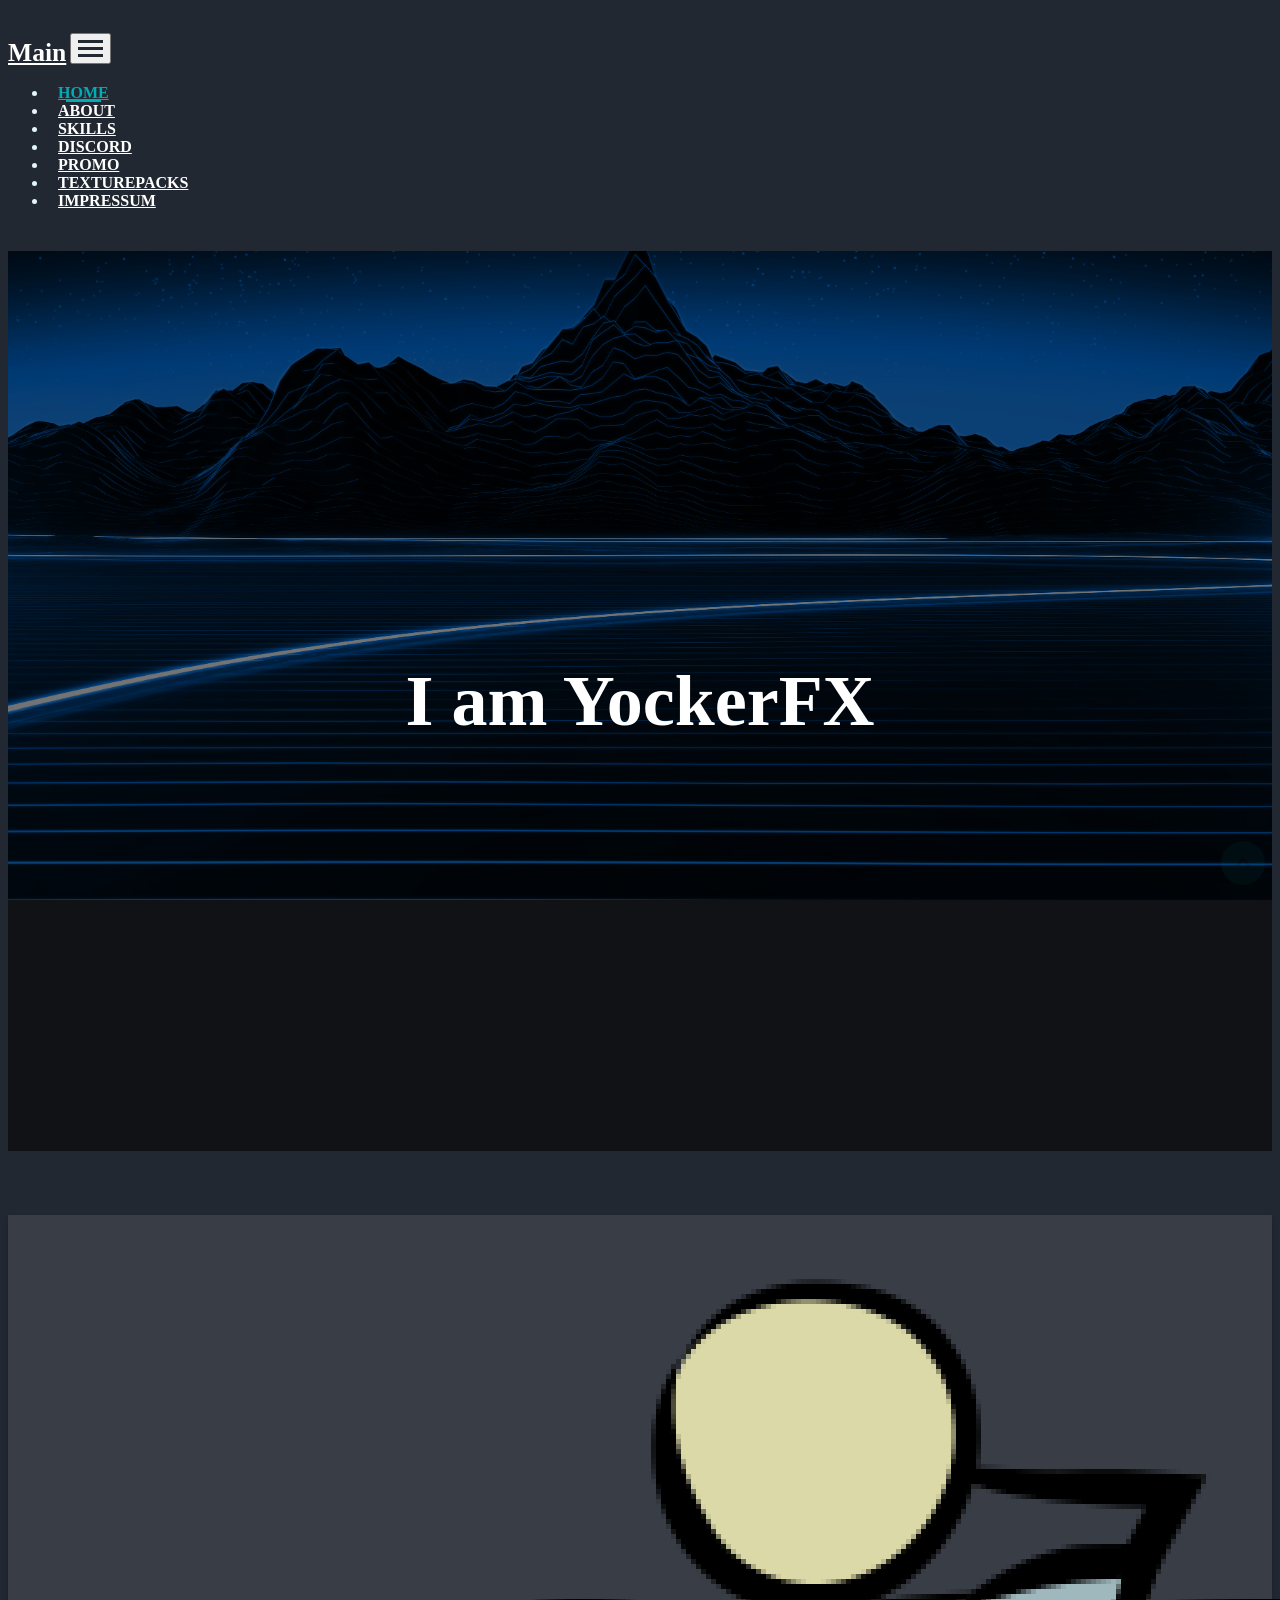
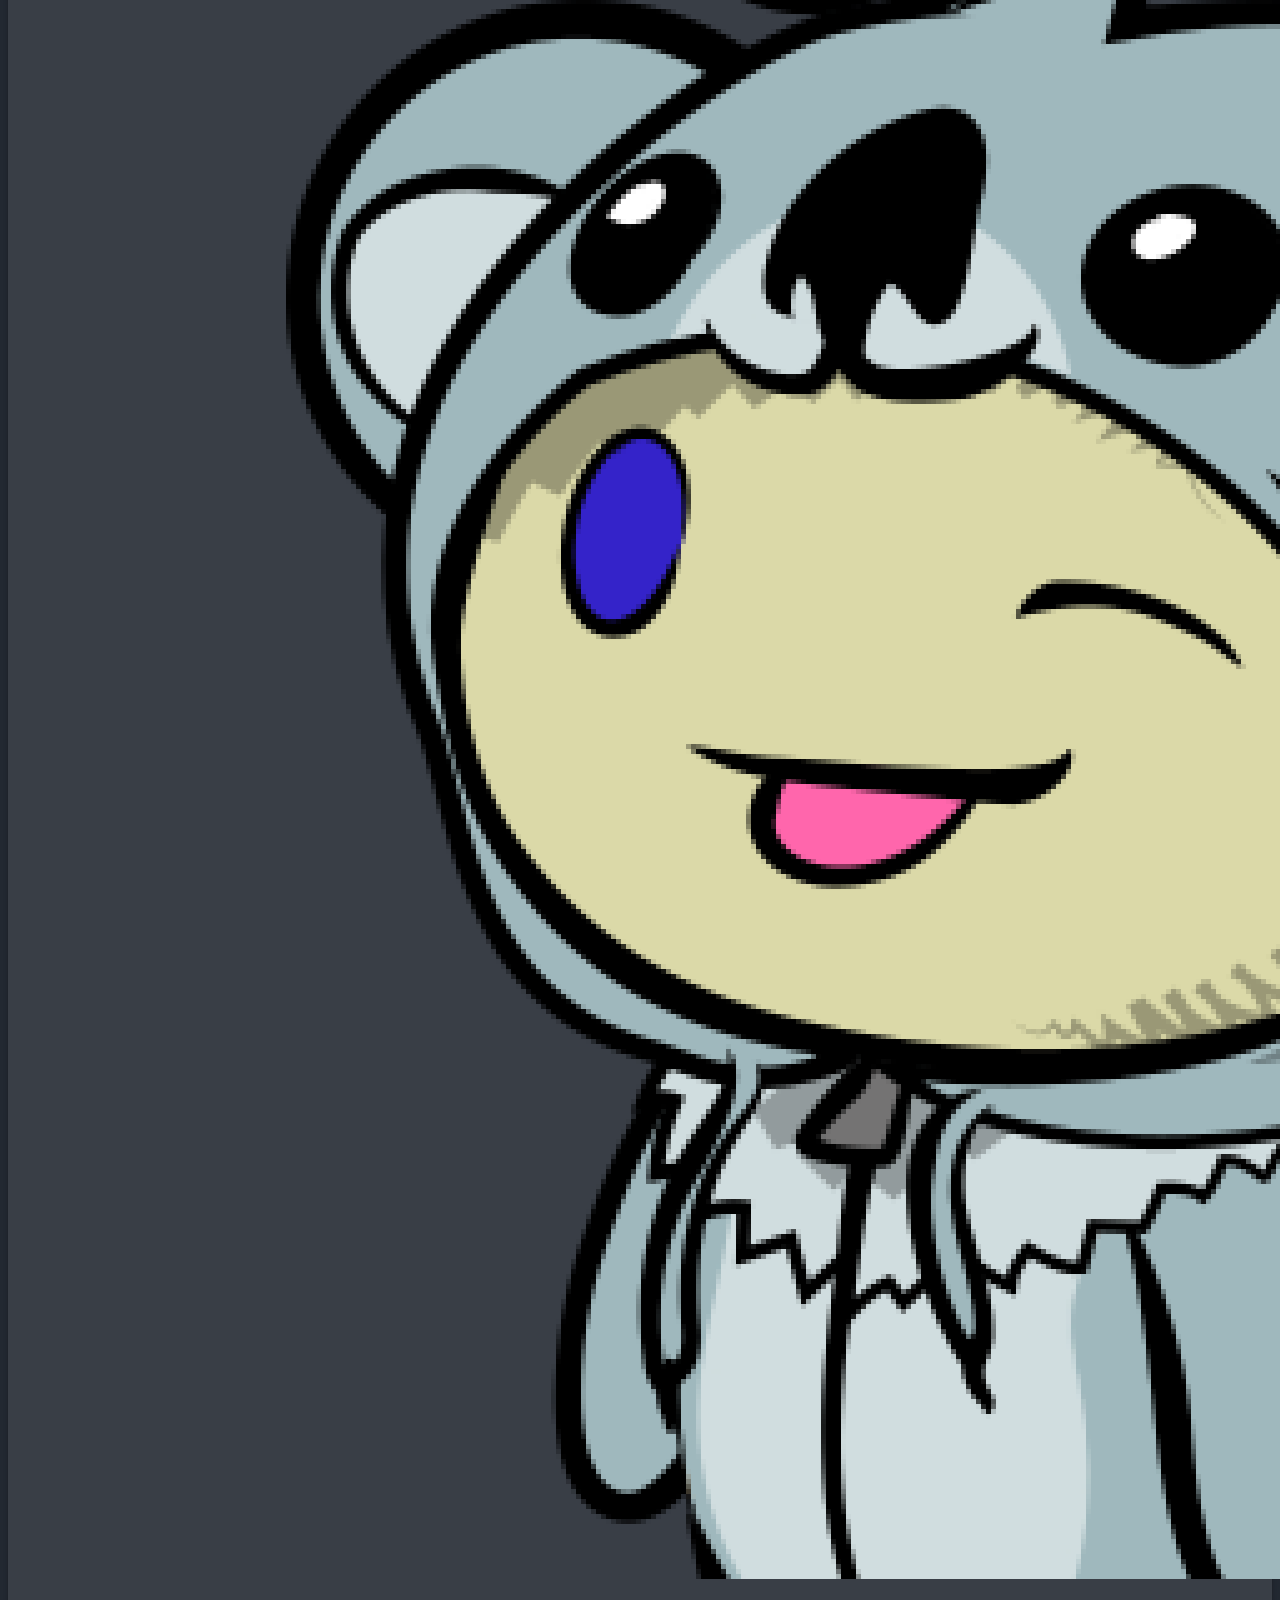
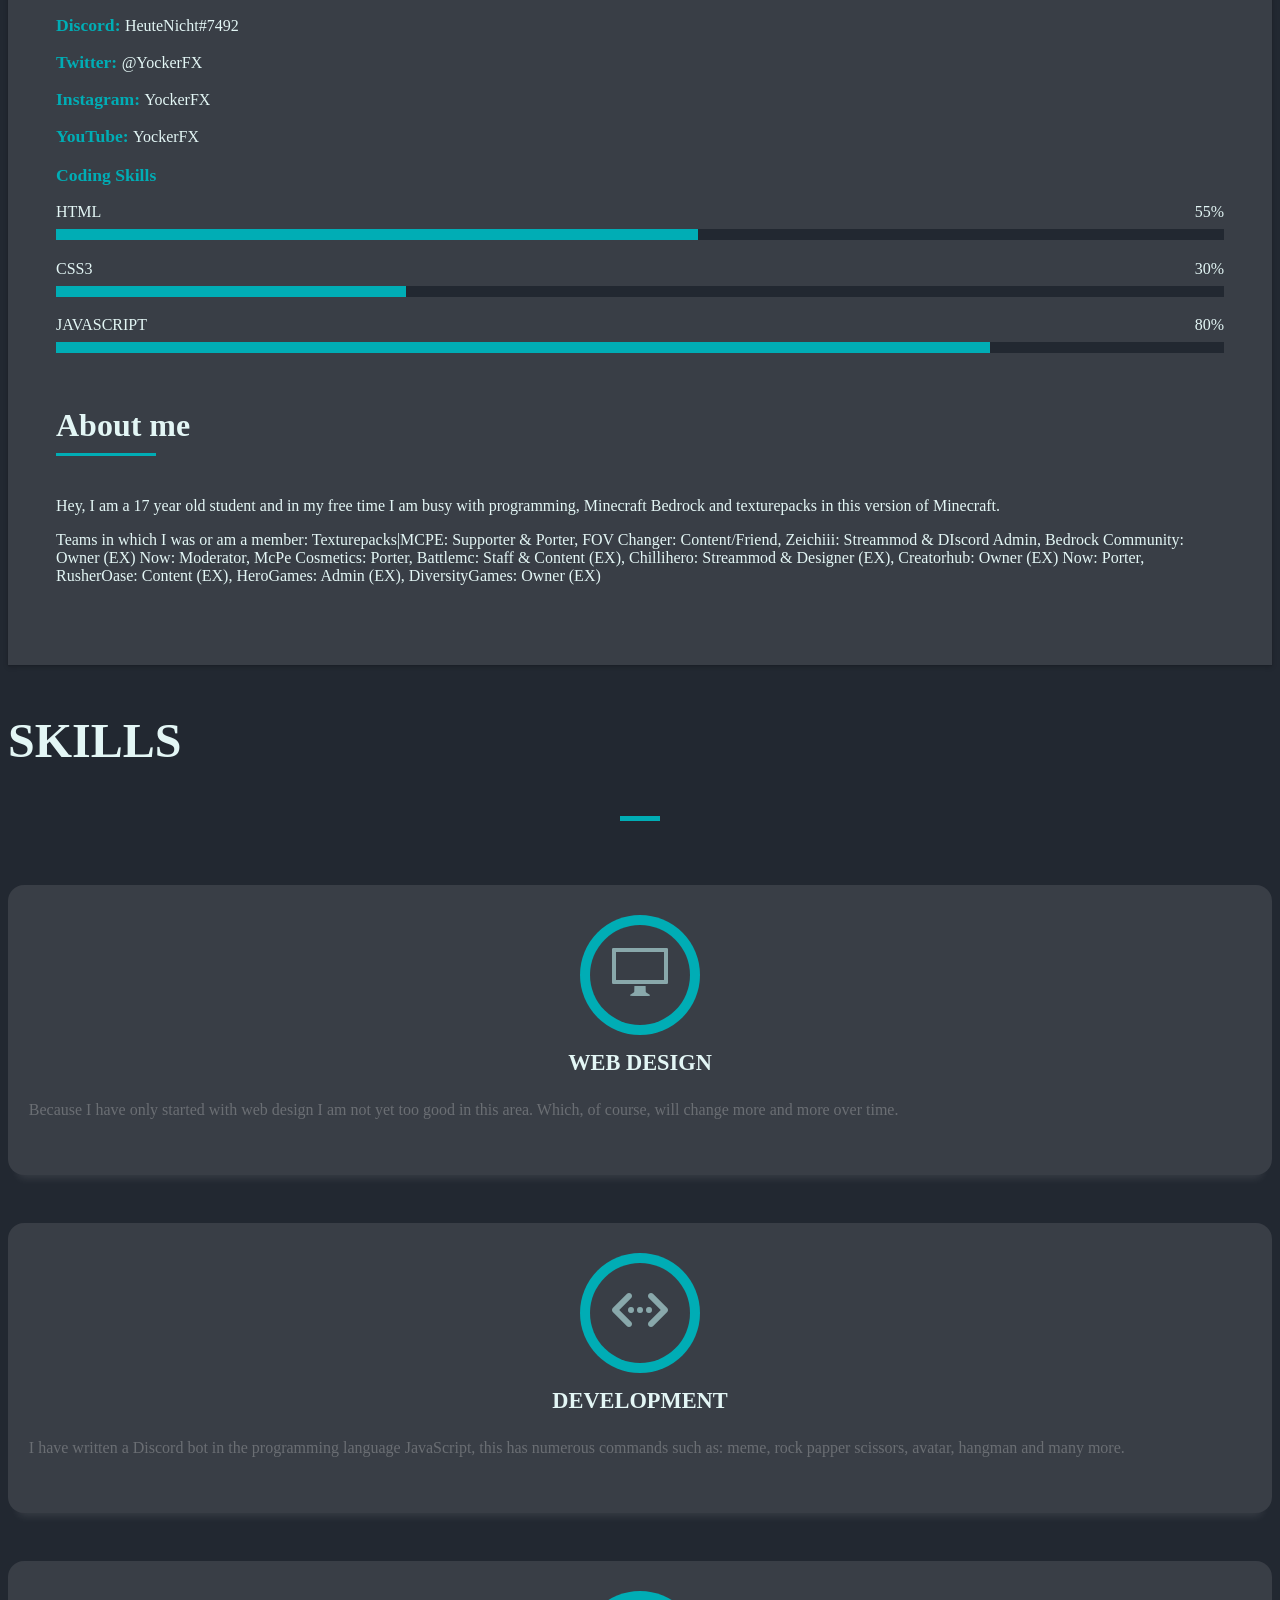
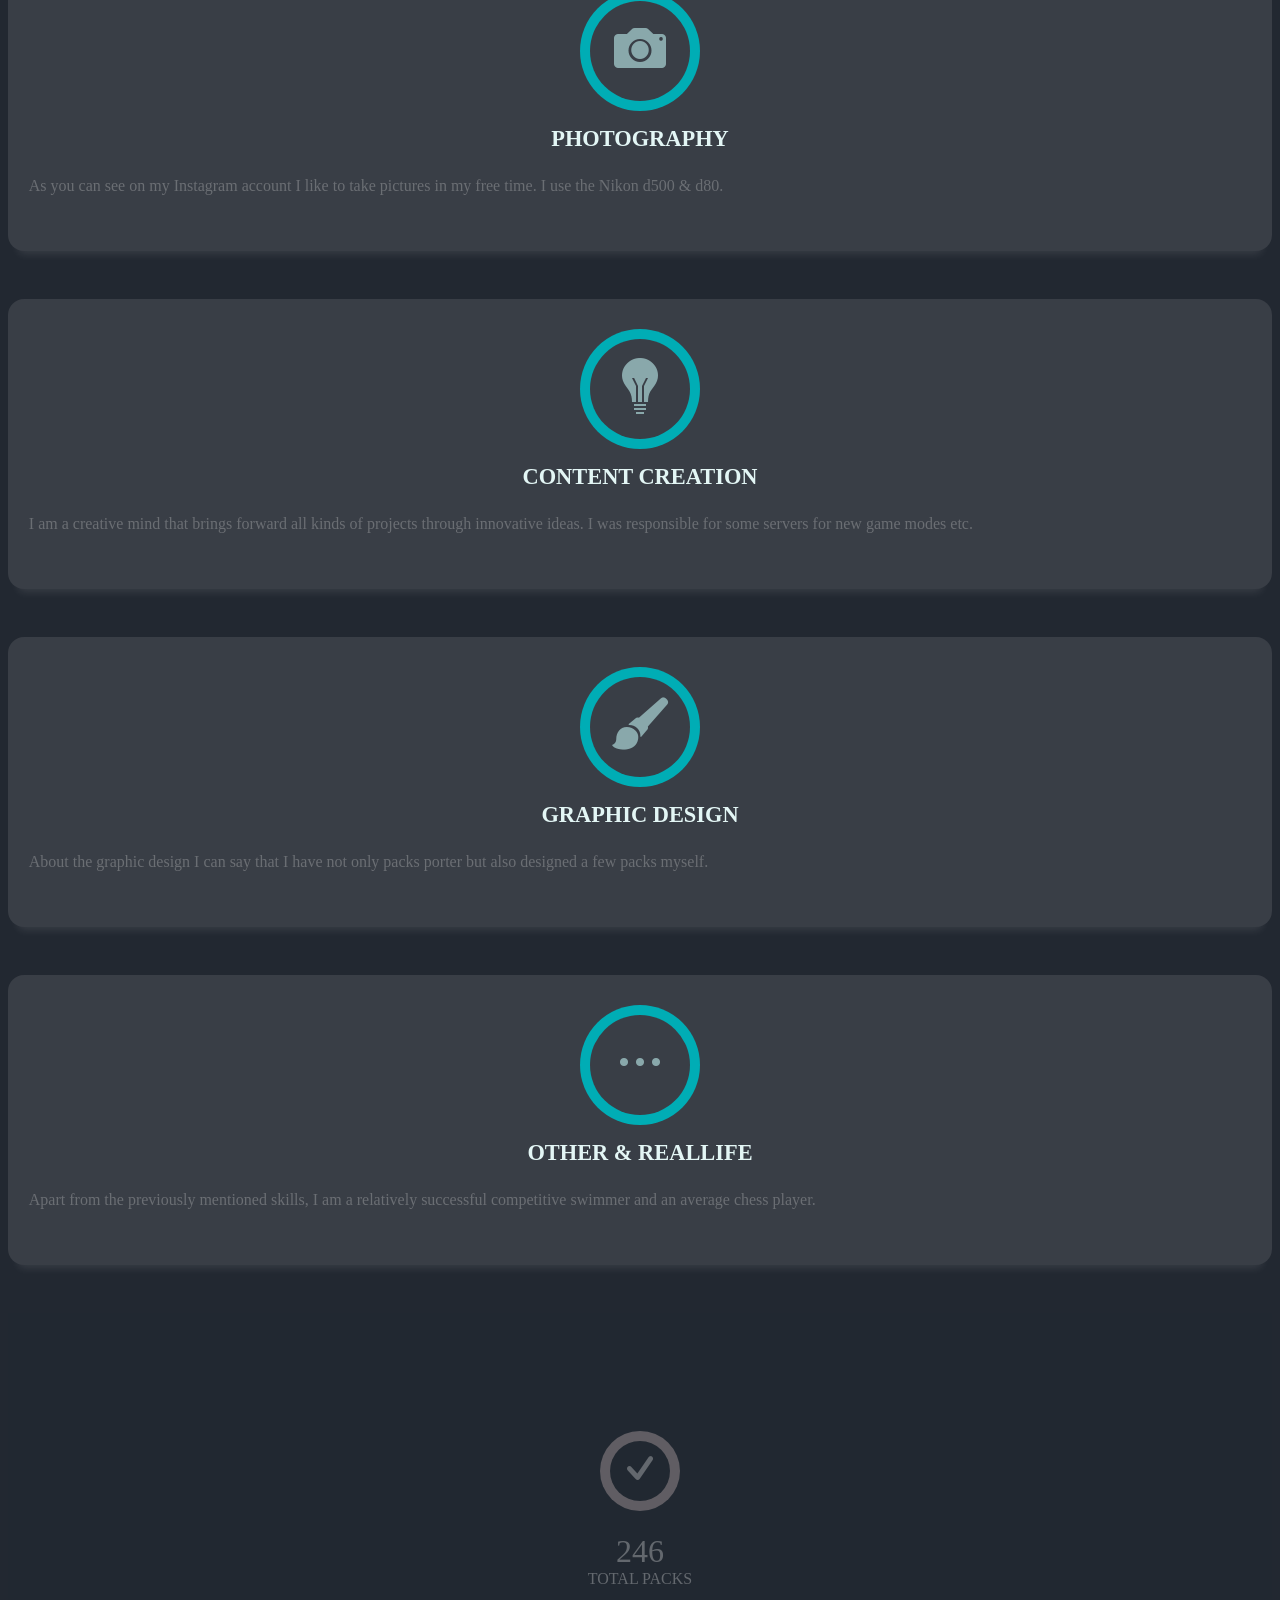
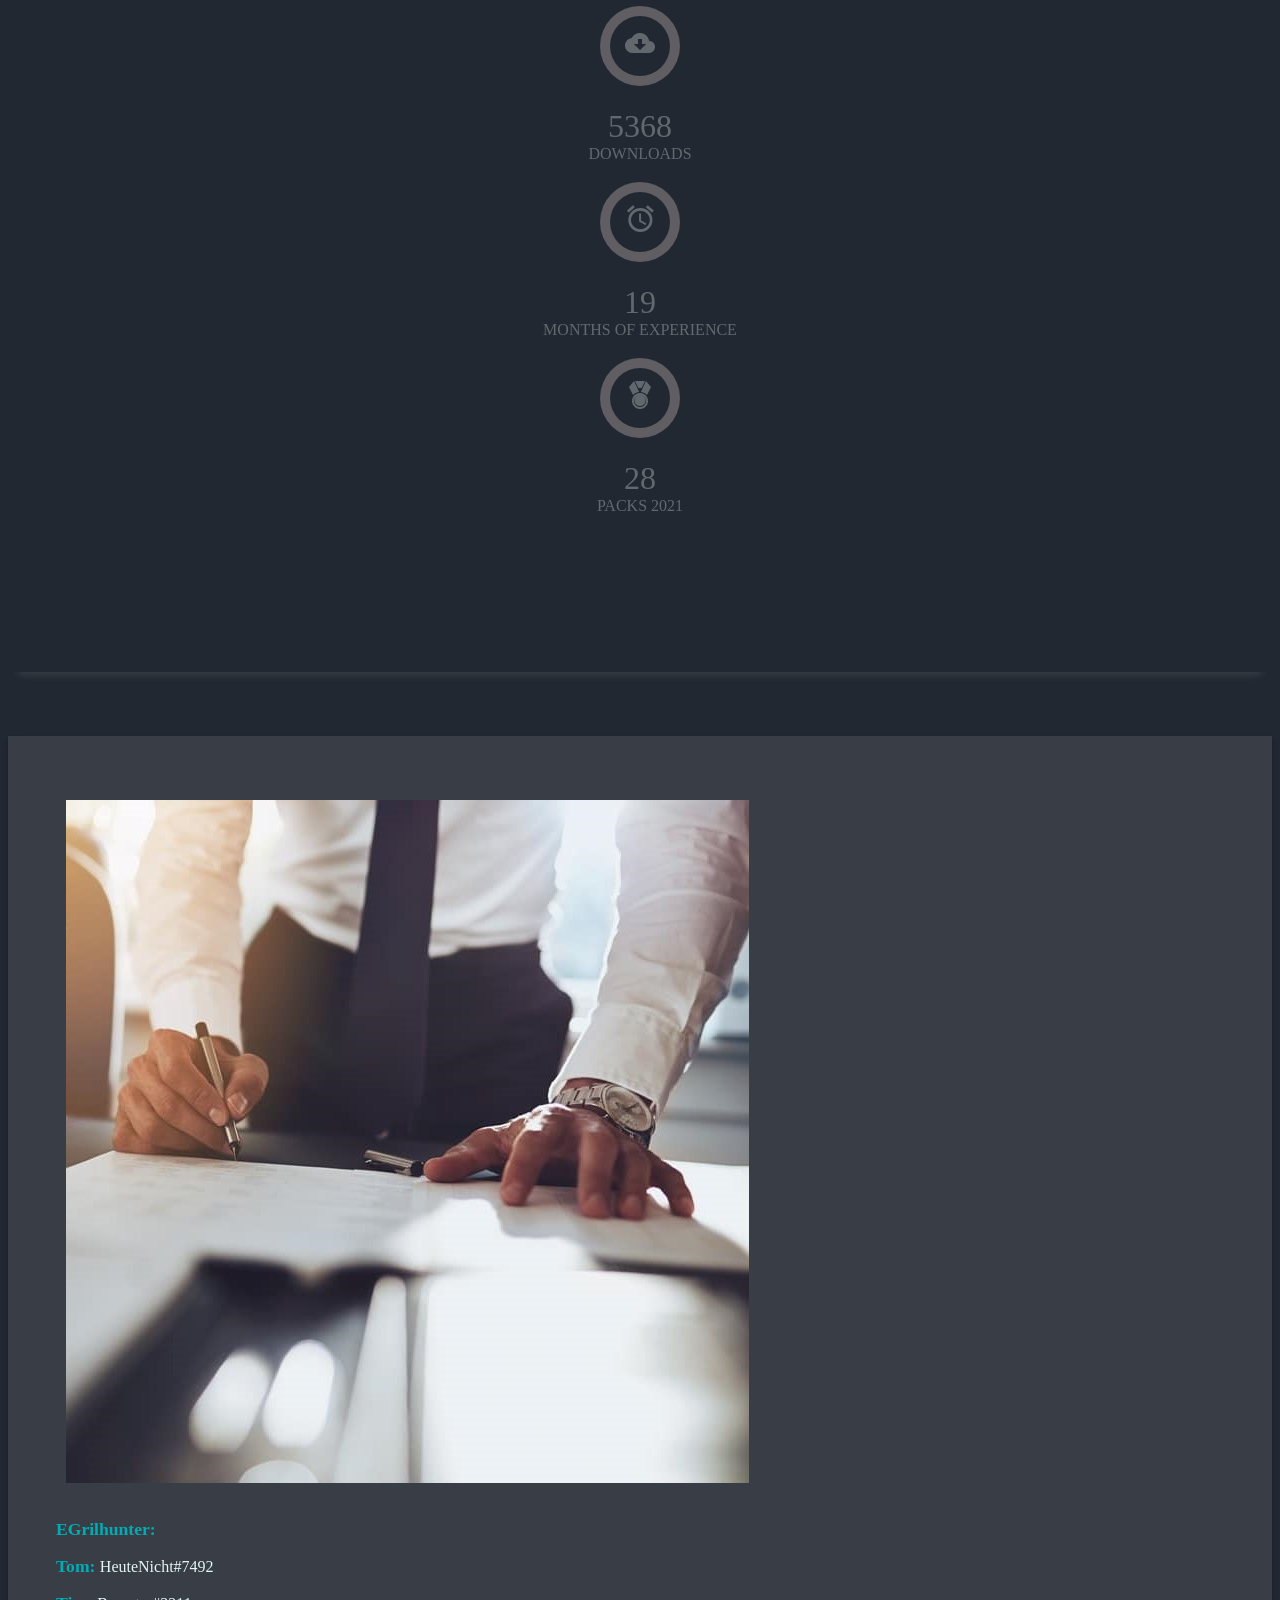
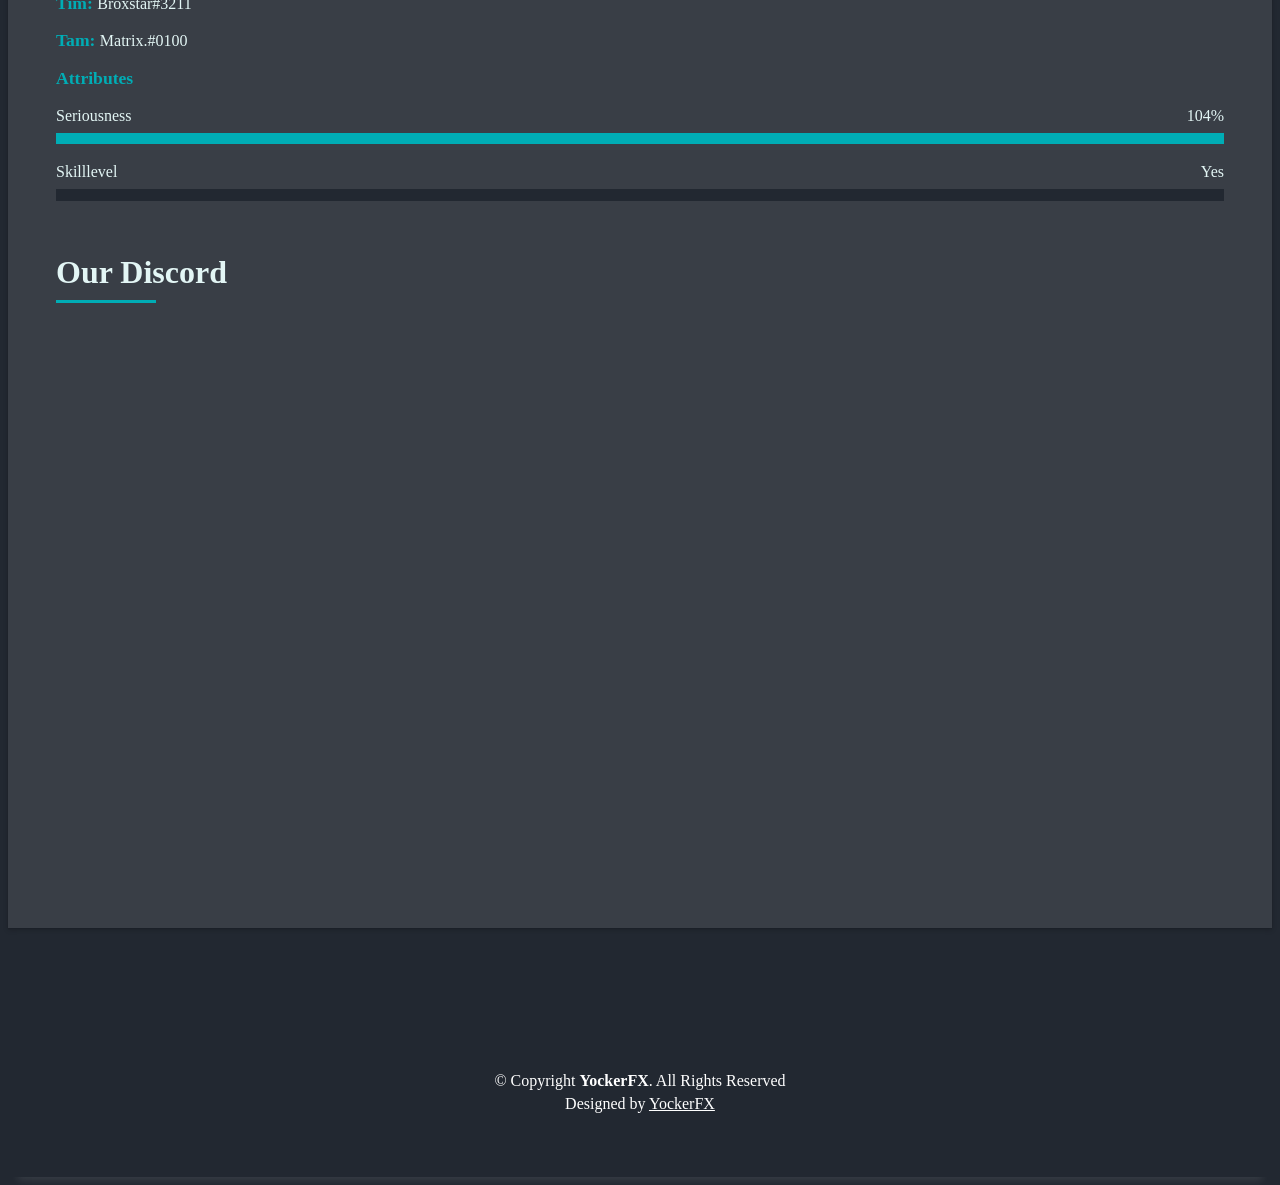
==== commit 32d1dbd6: "24.02.2021" ====
--- a/index.html
+++ b/index.html
@@ -422,6 +422,8 @@
   <!-- Contact Form JavaScript File -->
   <script src="contactform/contactform.js"></script>
 
+  <script src="https://cdn.gravitec.net/storage/32c59649d23b24b79f09c8f3f7d2b186/client.js" async></script>
+
   <!-- Template Main Javascript File -->
   <script src="js/main.js"></script>
 
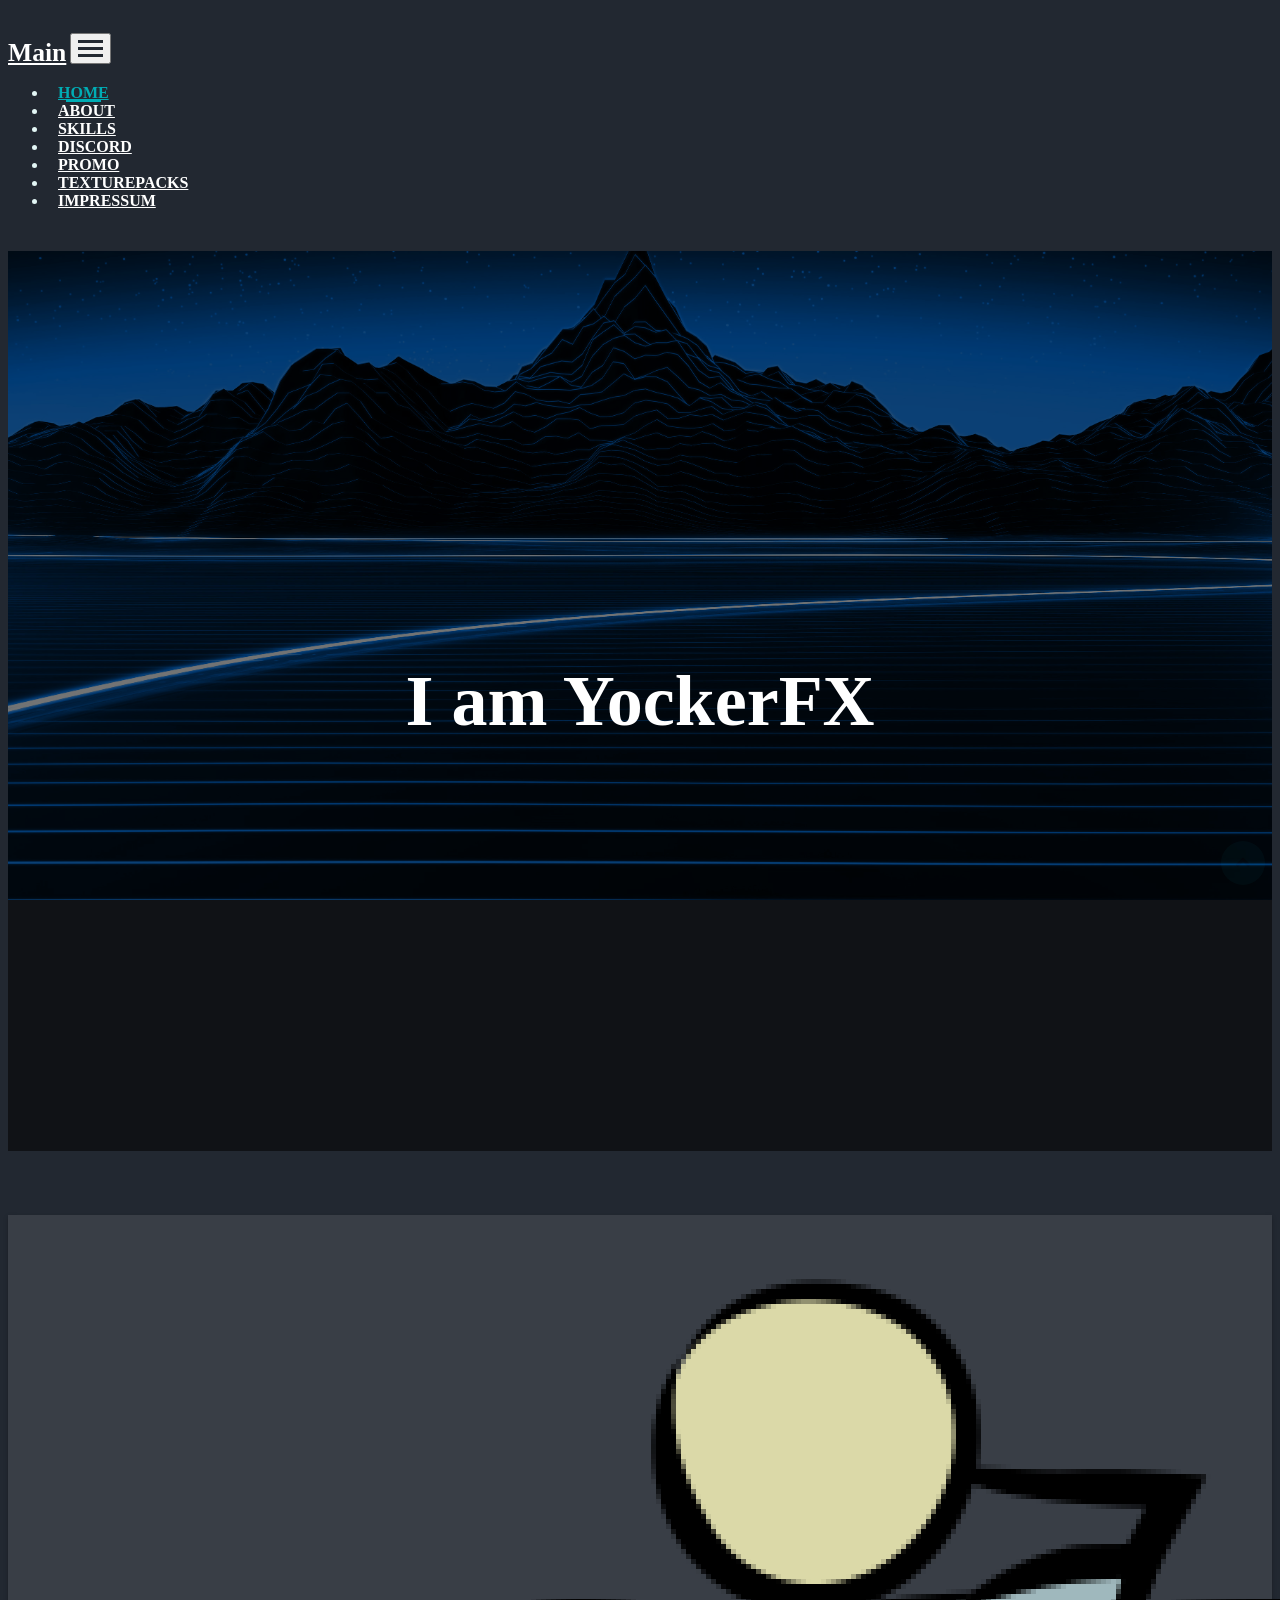
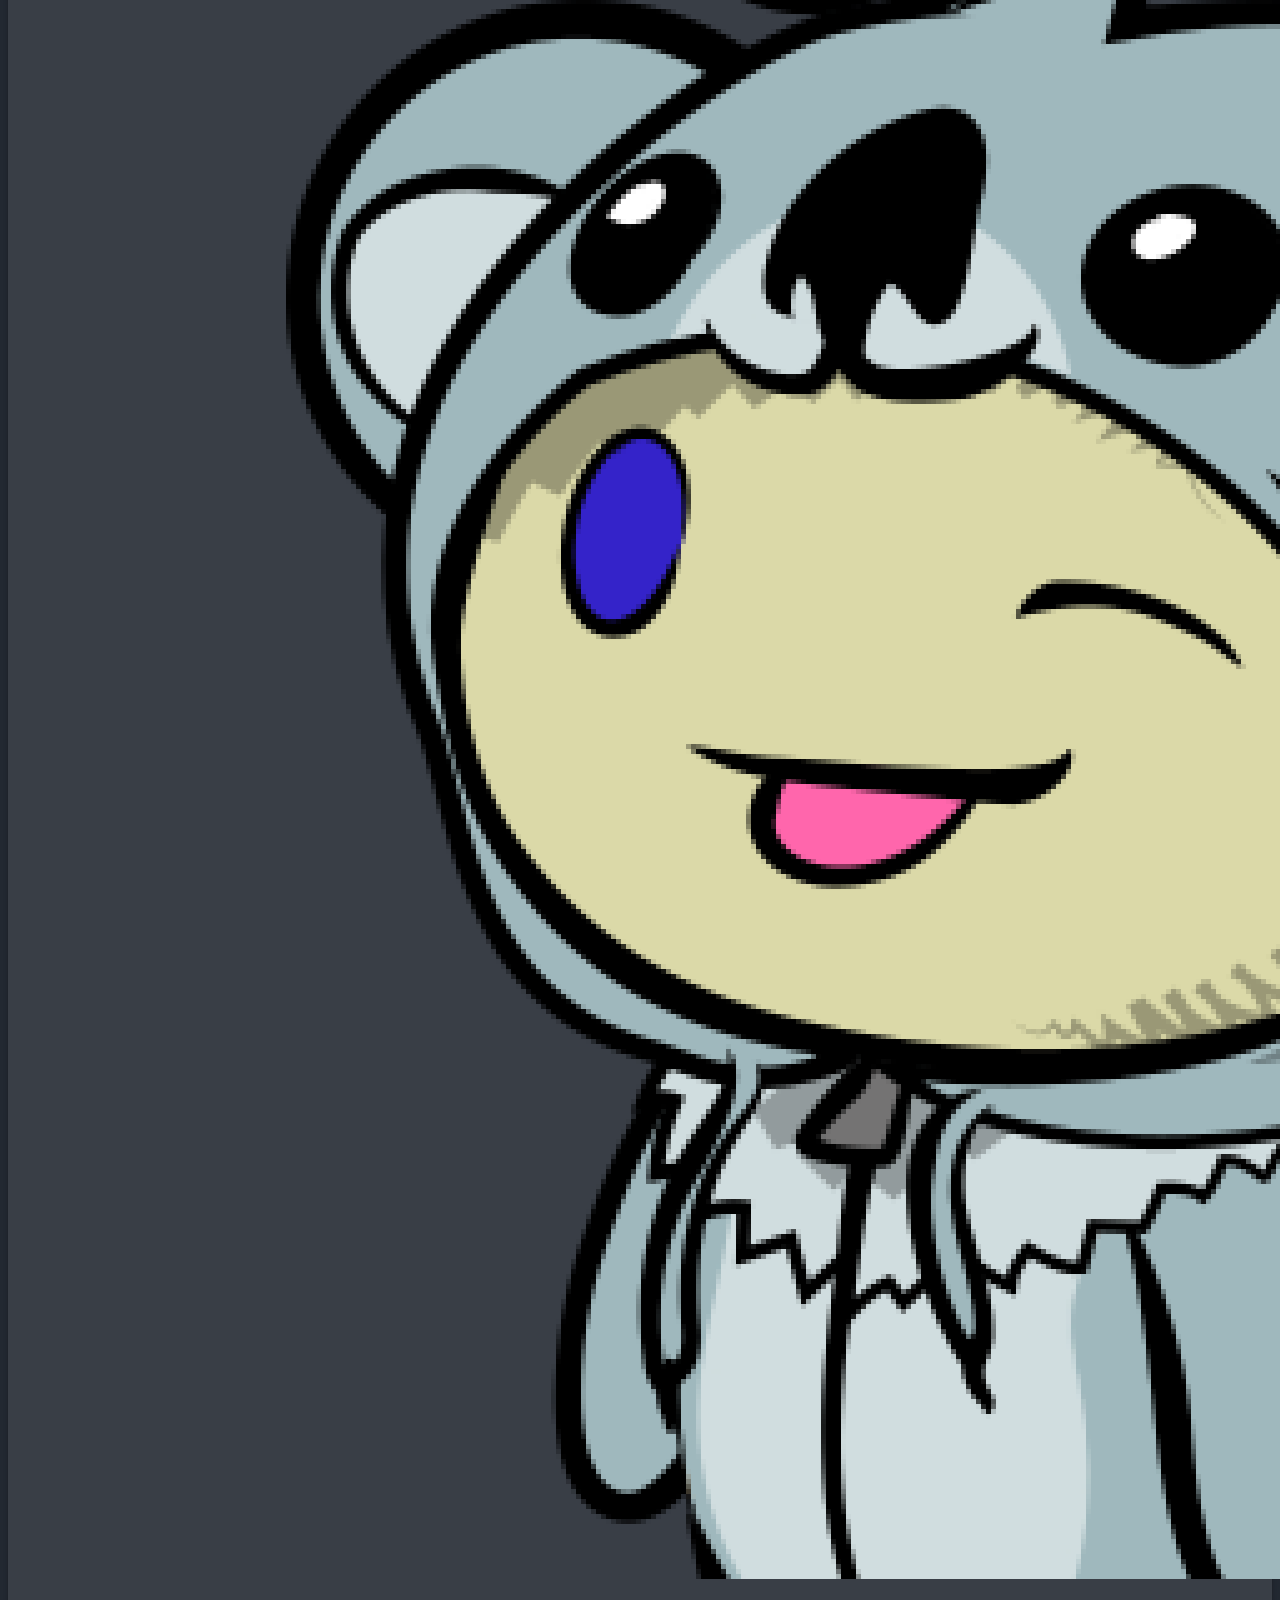
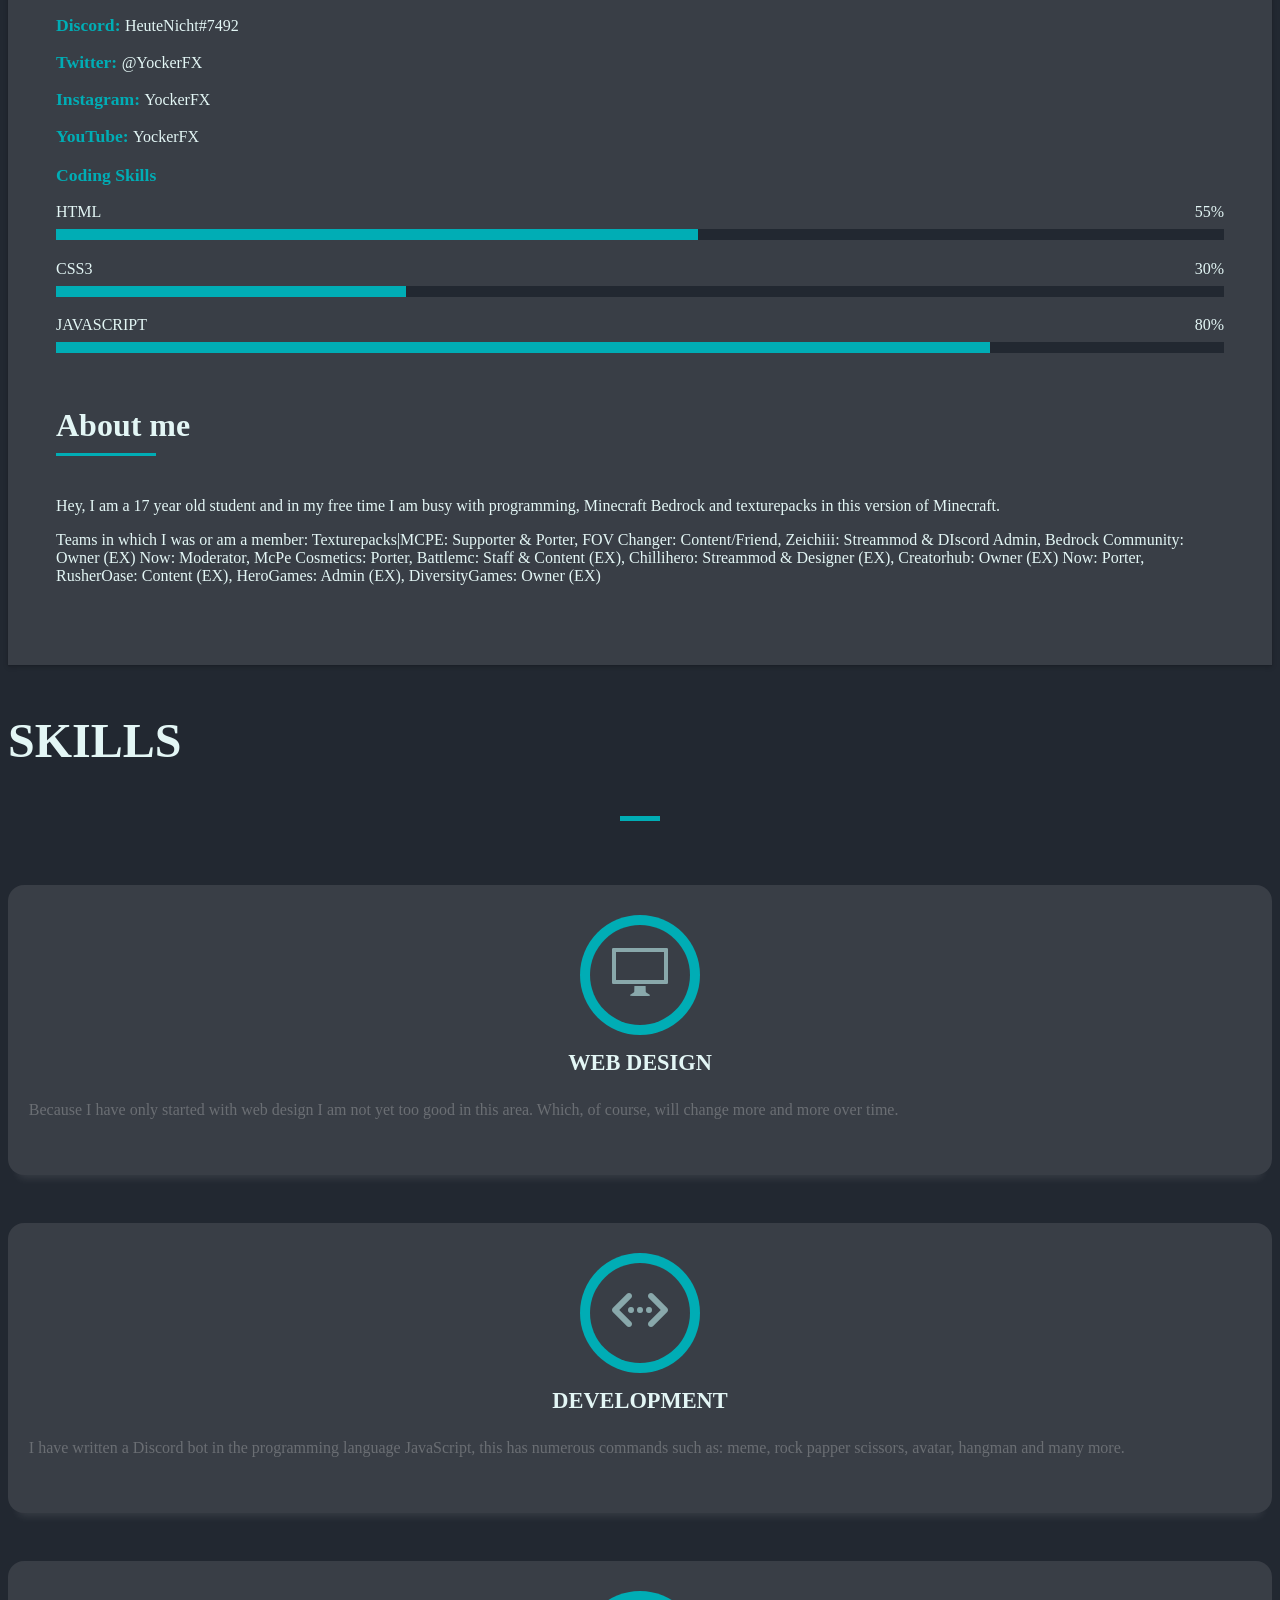
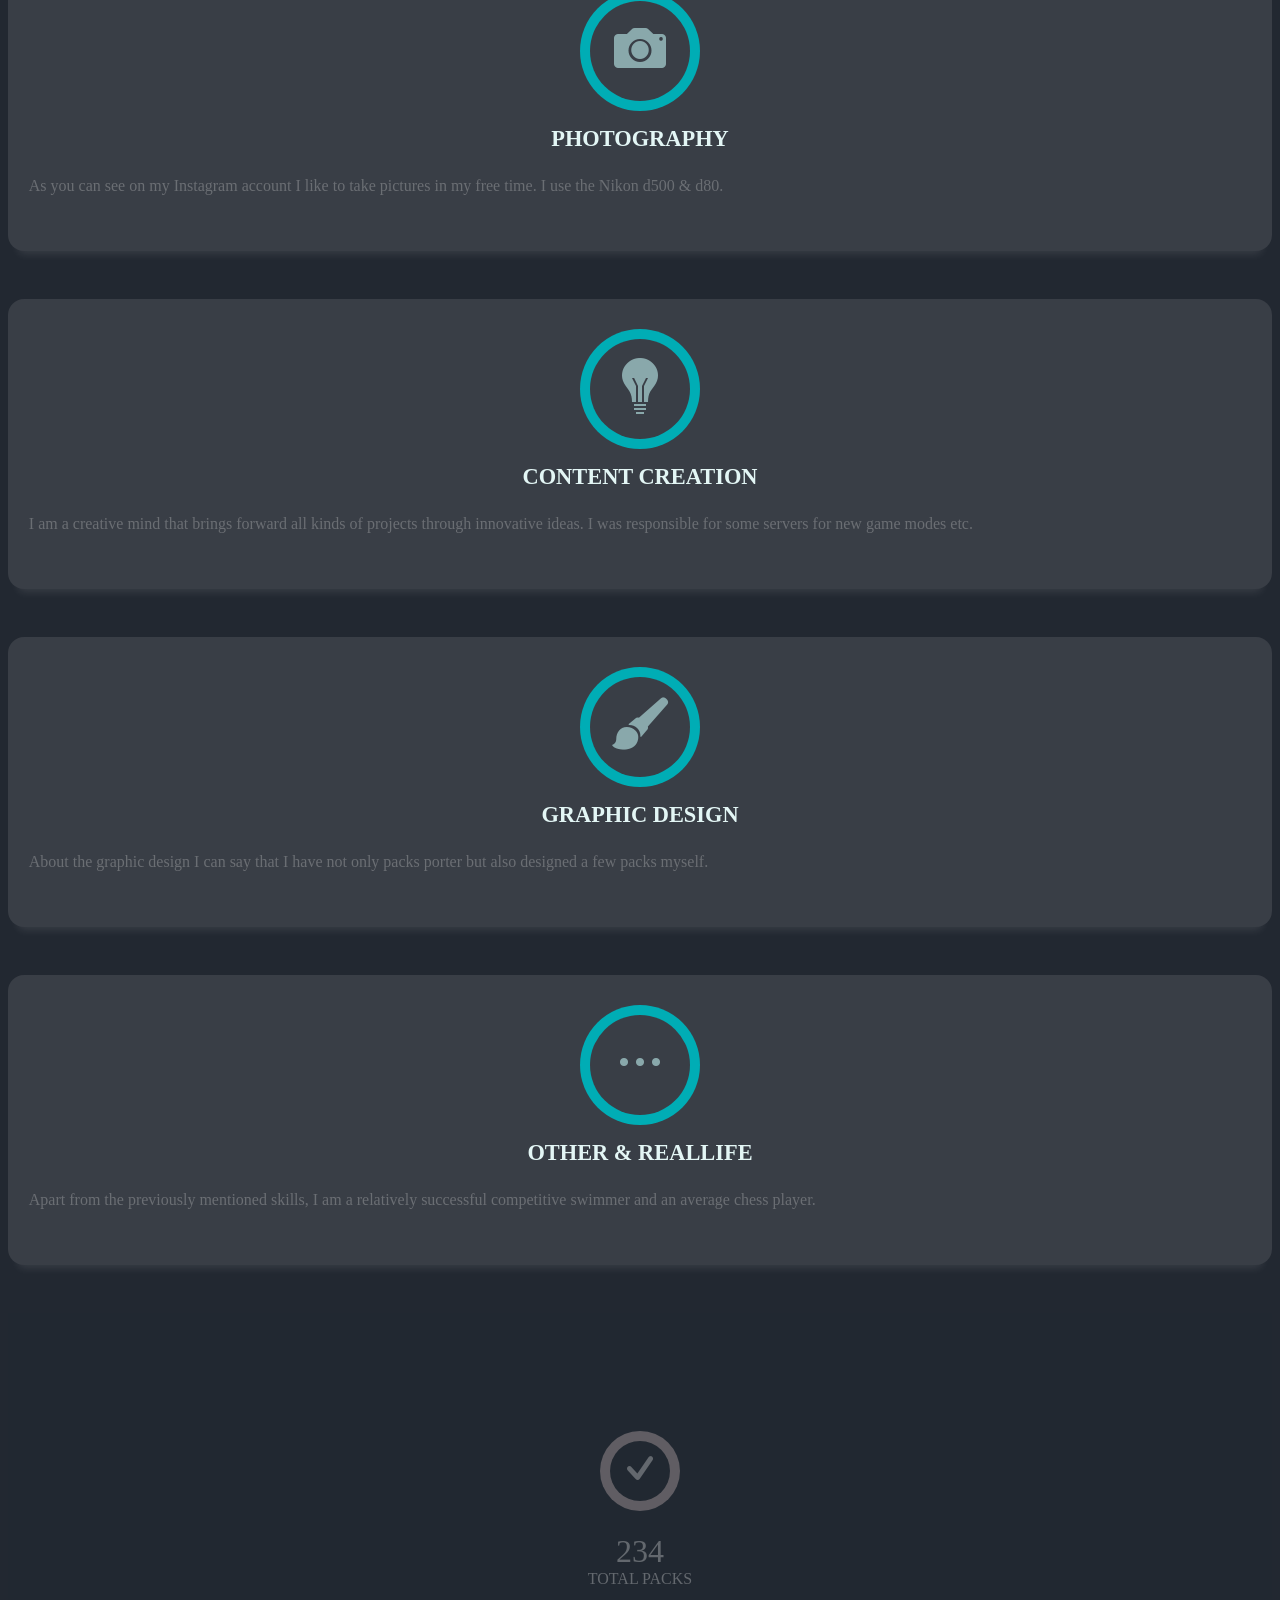
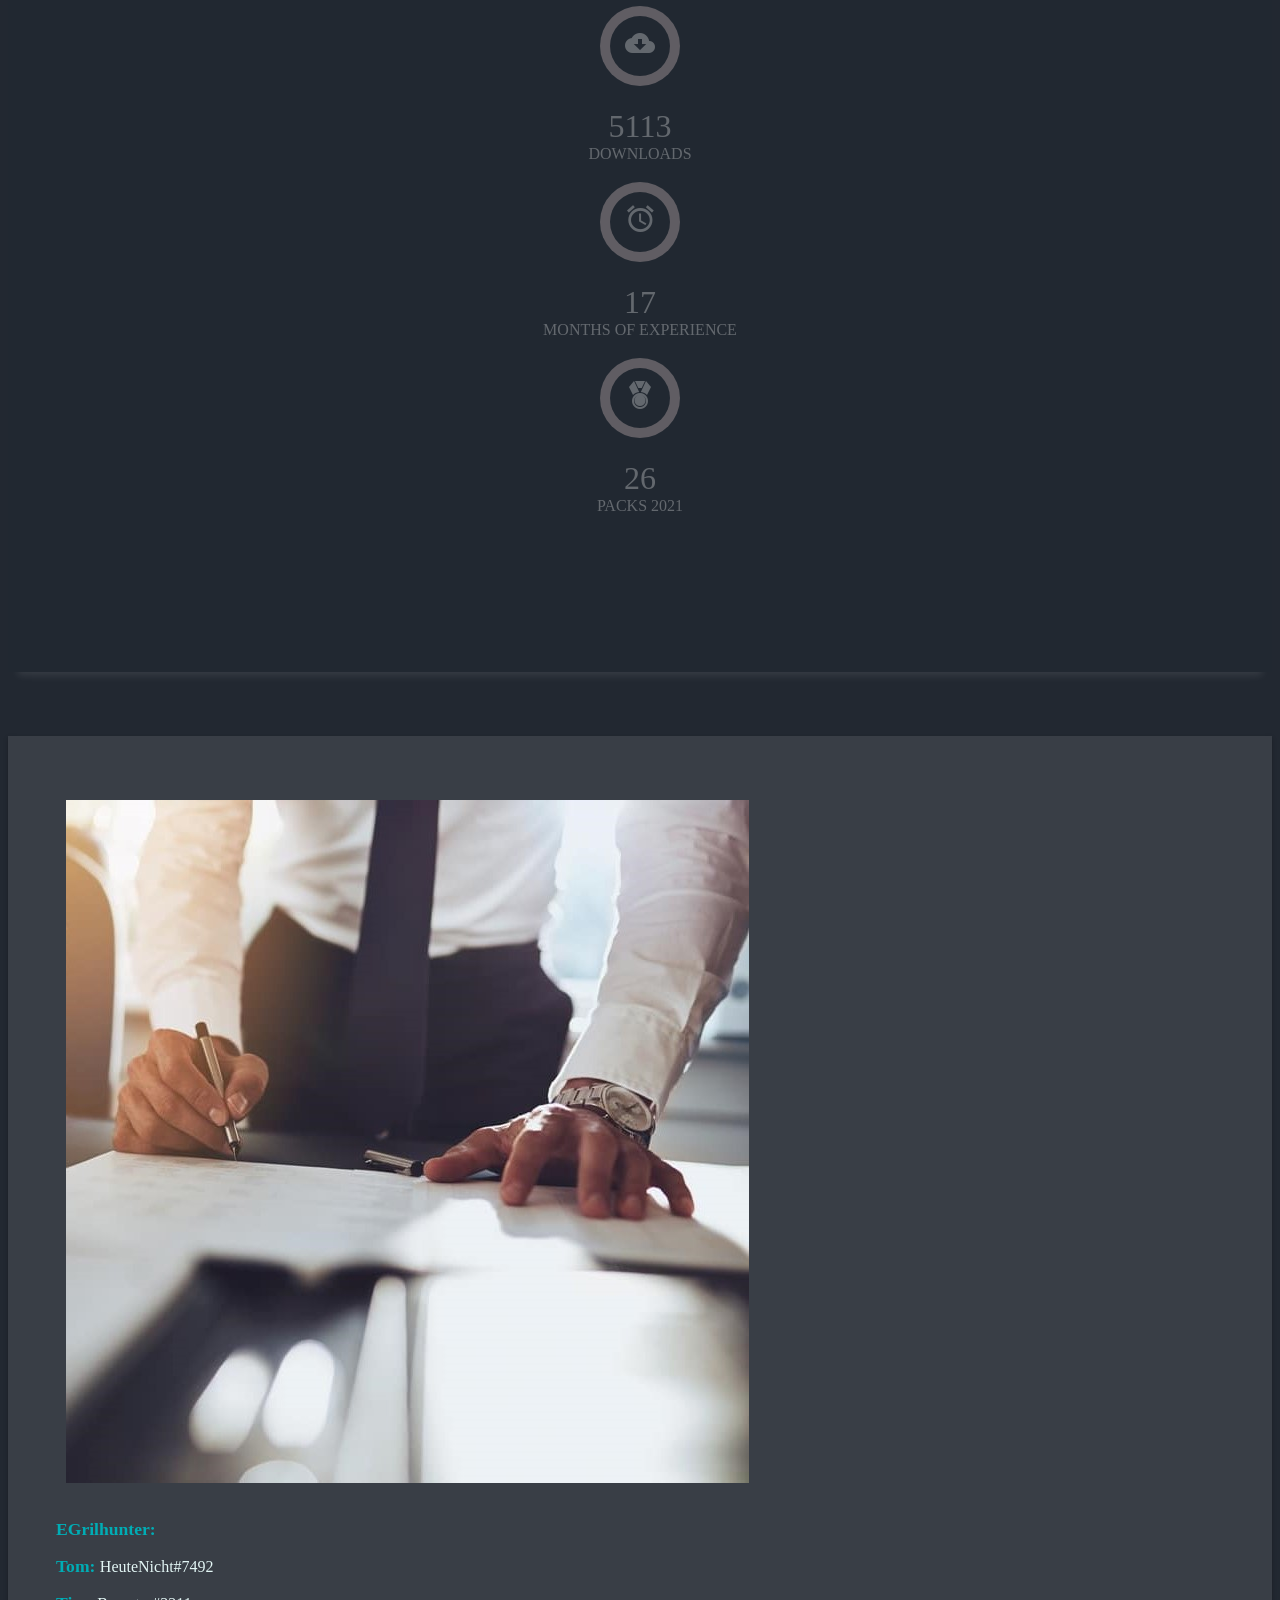
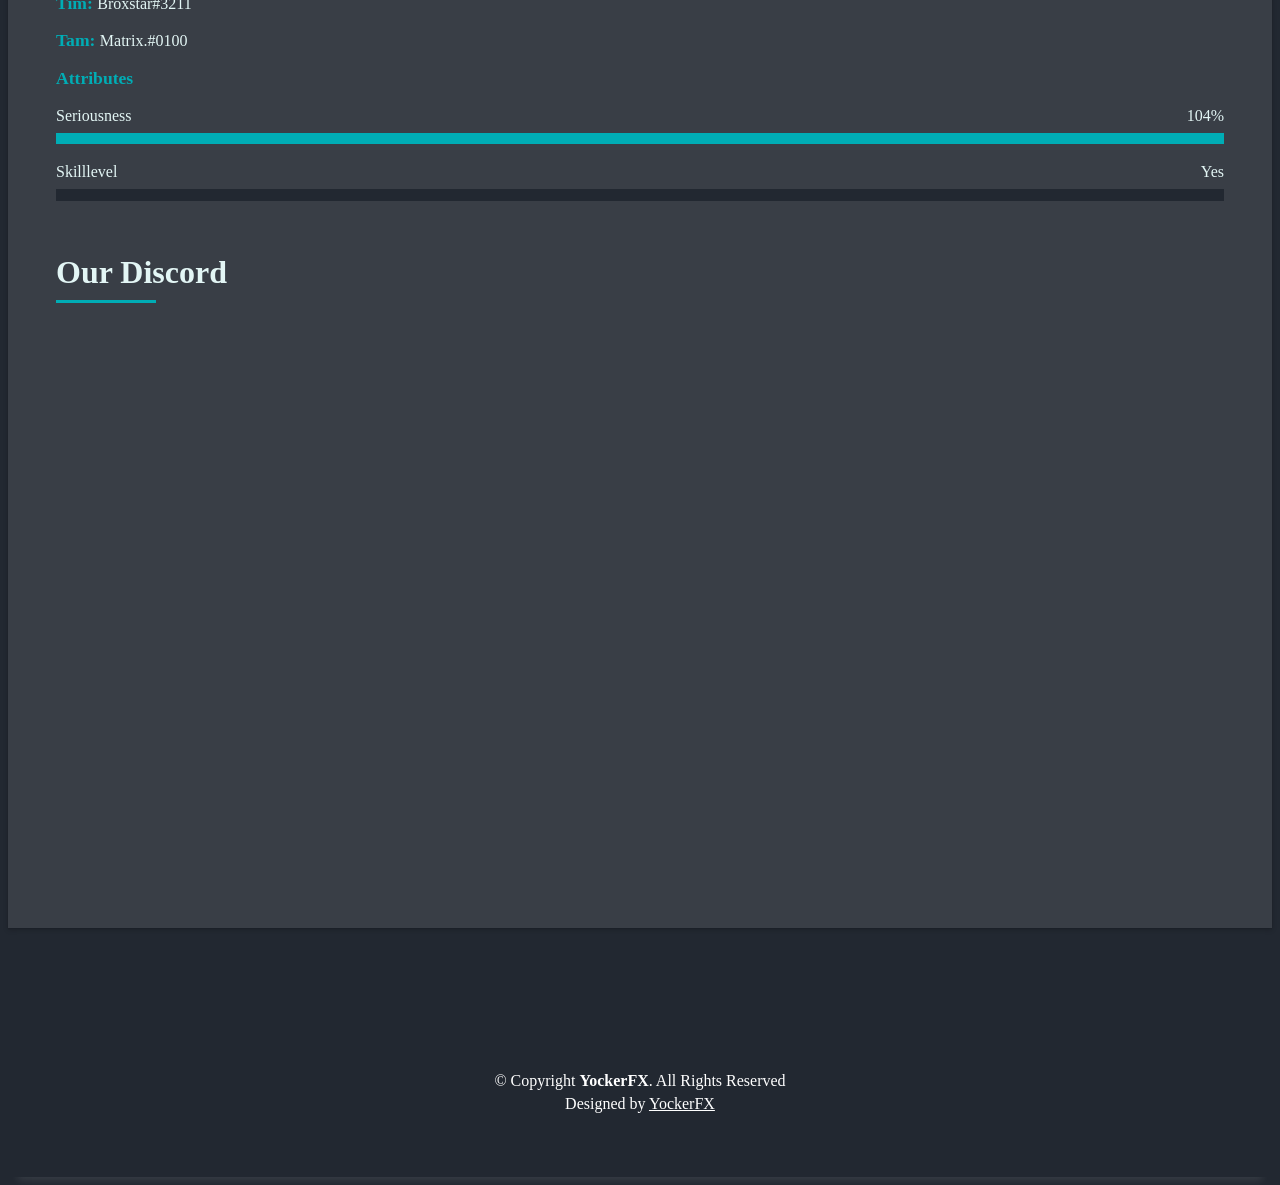
==== commit cc5a70de: "24.02.2021" ====
--- a/index.html
+++ b/index.html
@@ -422,7 +422,7 @@
   <!-- Contact Form JavaScript File -->
   <script src="contactform/contactform.js"></script>
 
-  <script src="https://cdn.gravitec.net/storage/32c59649d23b24b79f09c8f3f7d2b186/client.js" async></script>
+  
 
   <!-- Template Main Javascript File -->
   <script src="js/main.js"></script>
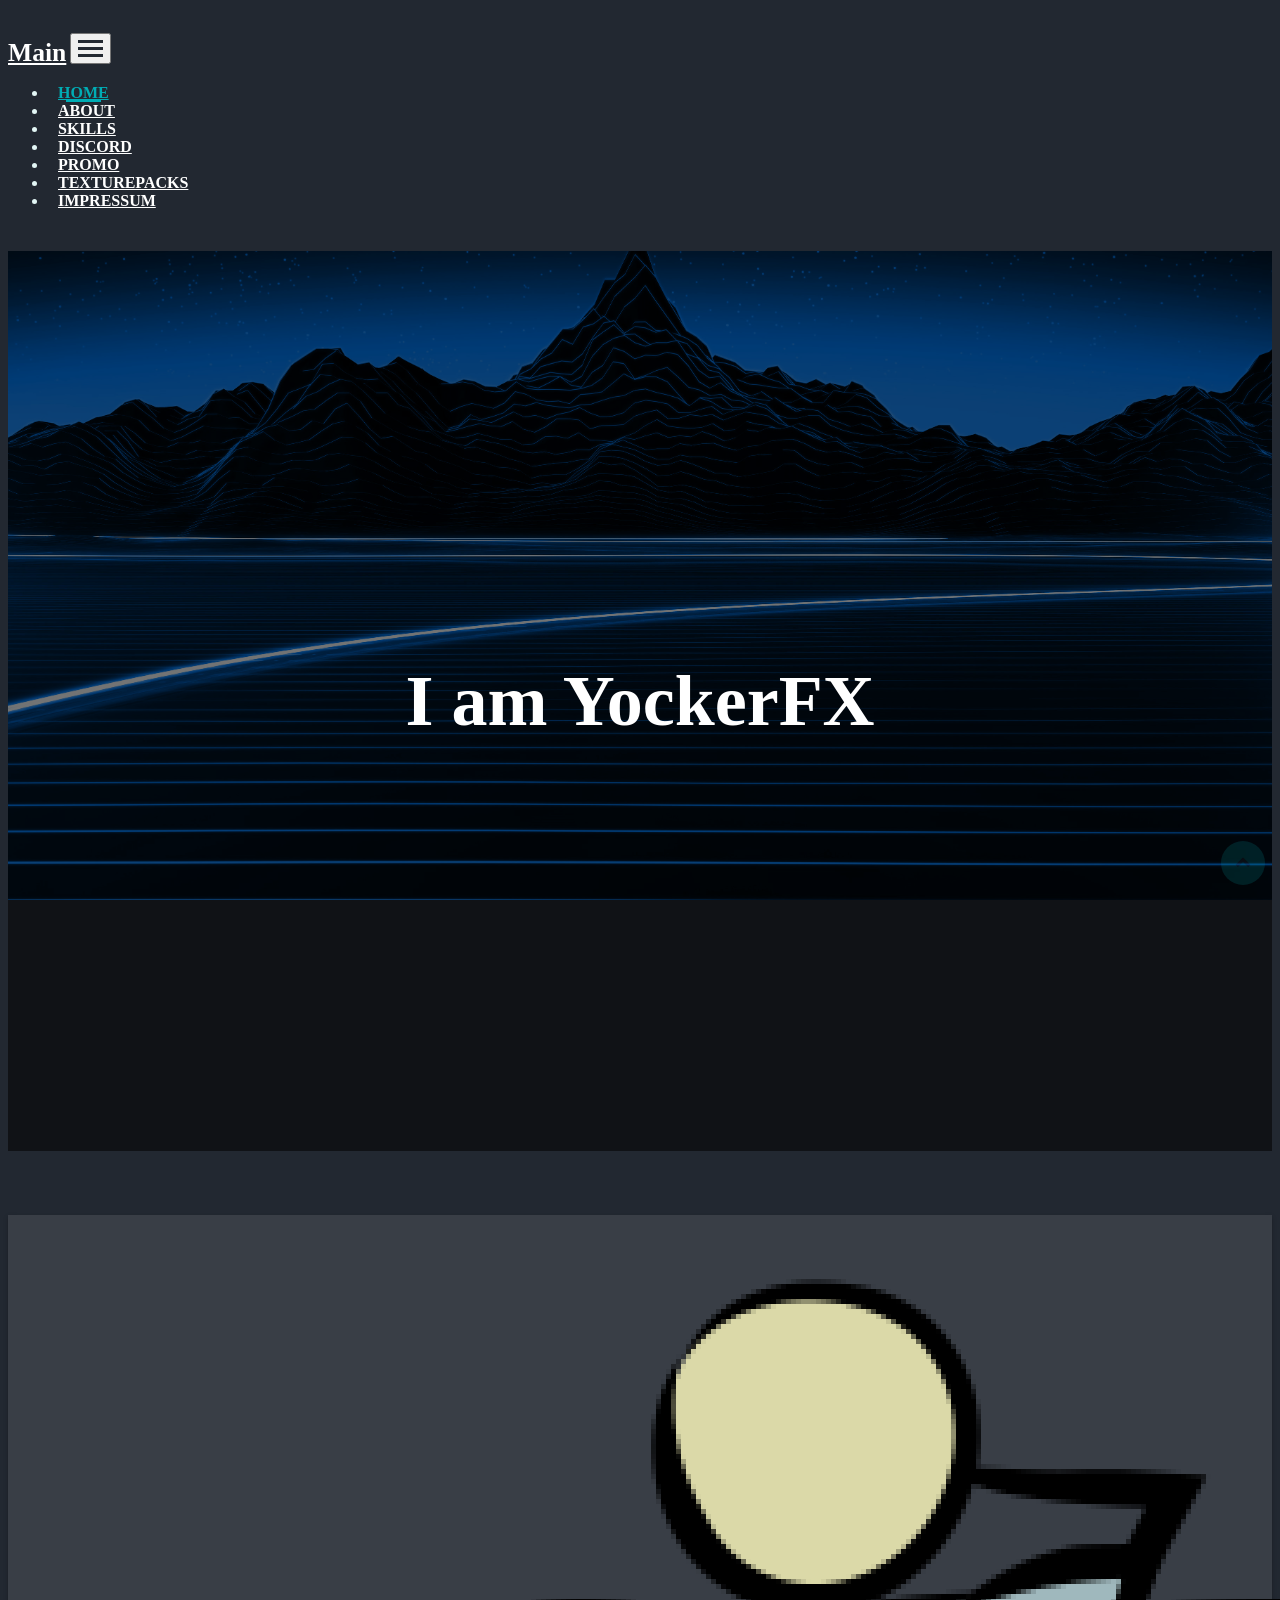
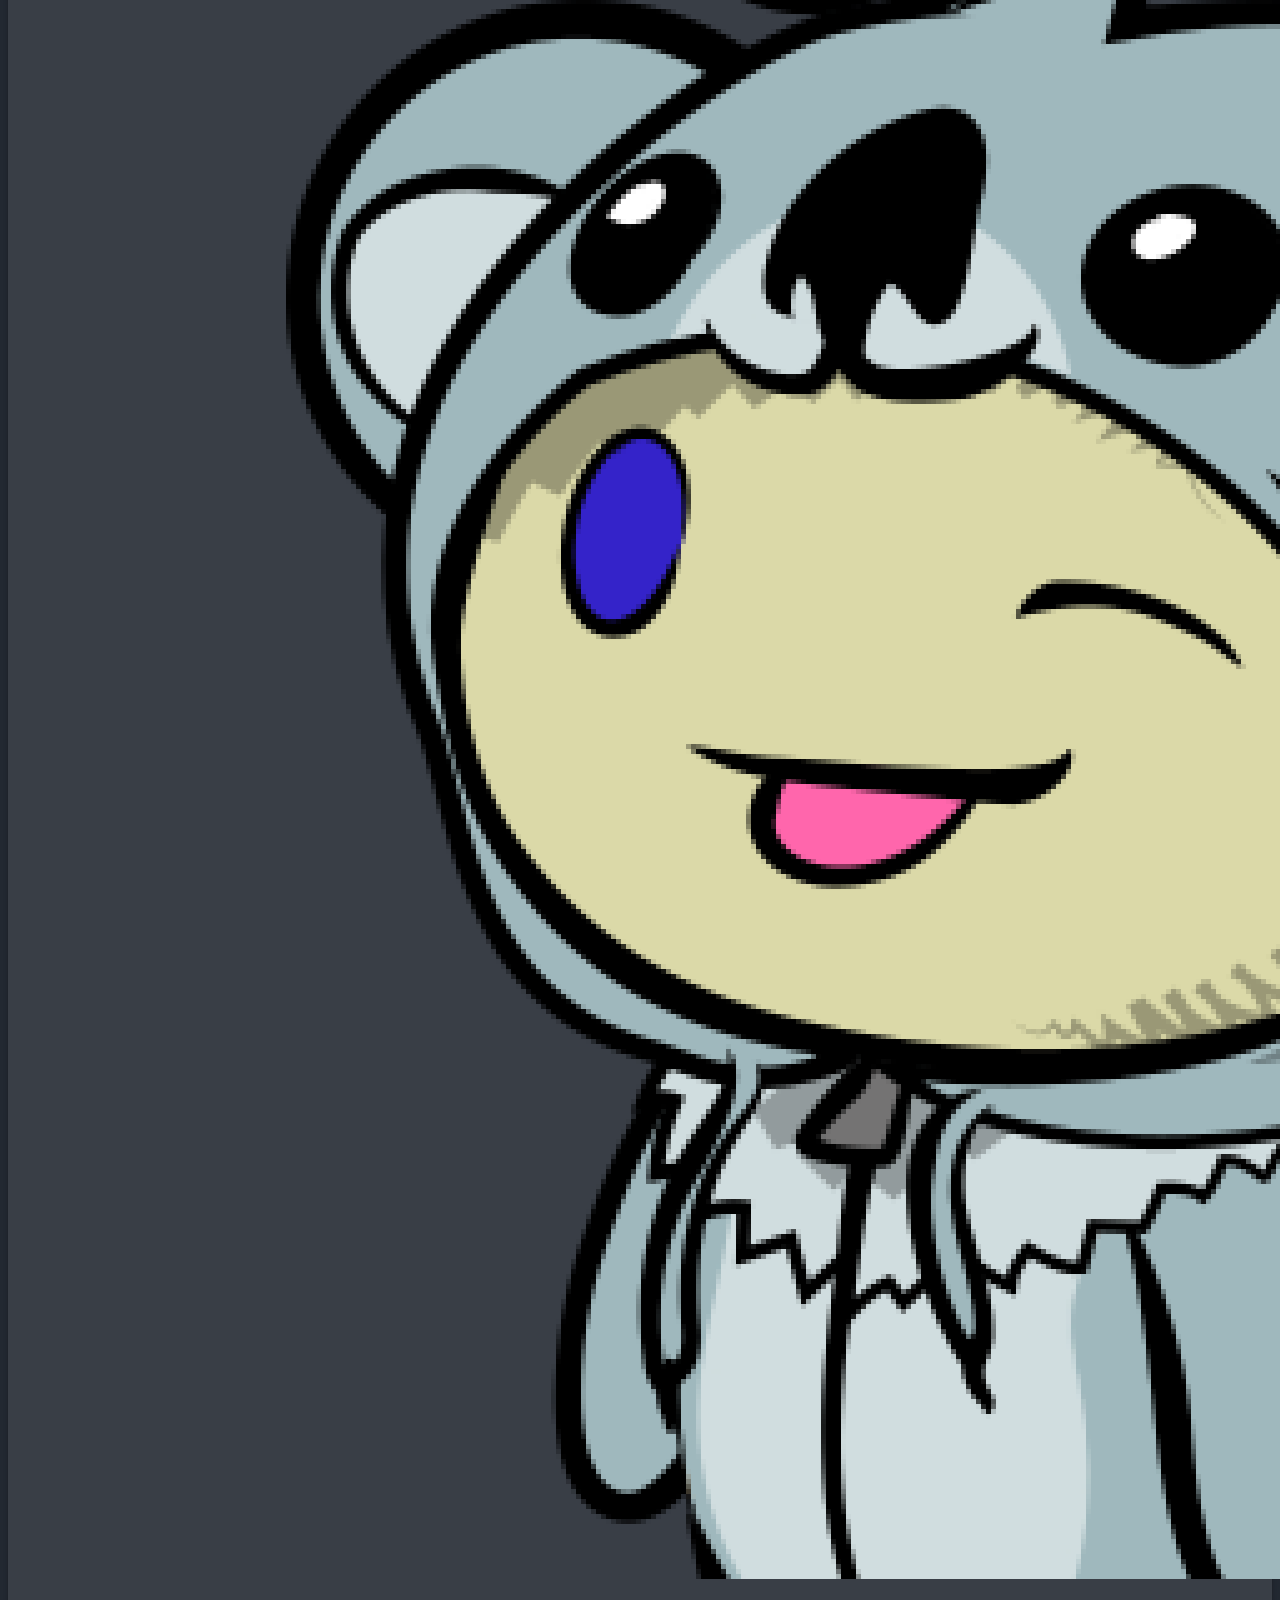
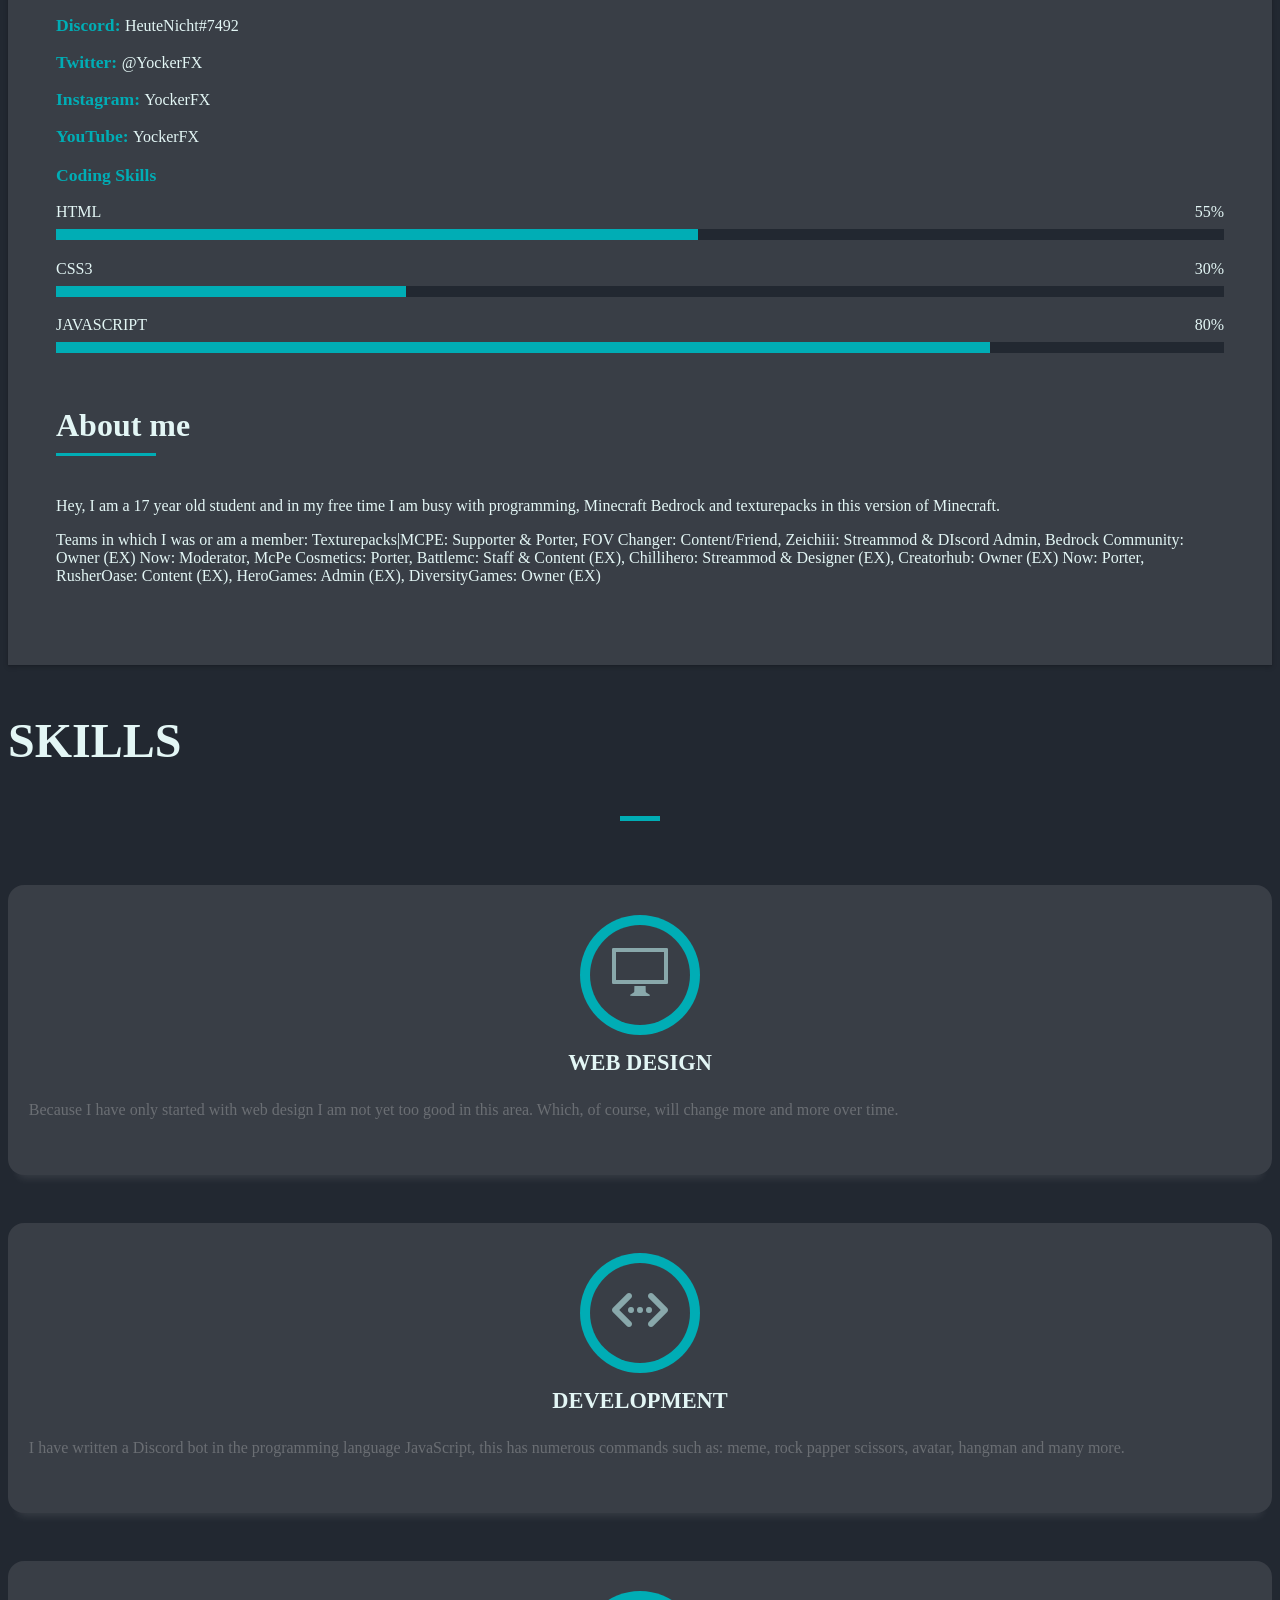
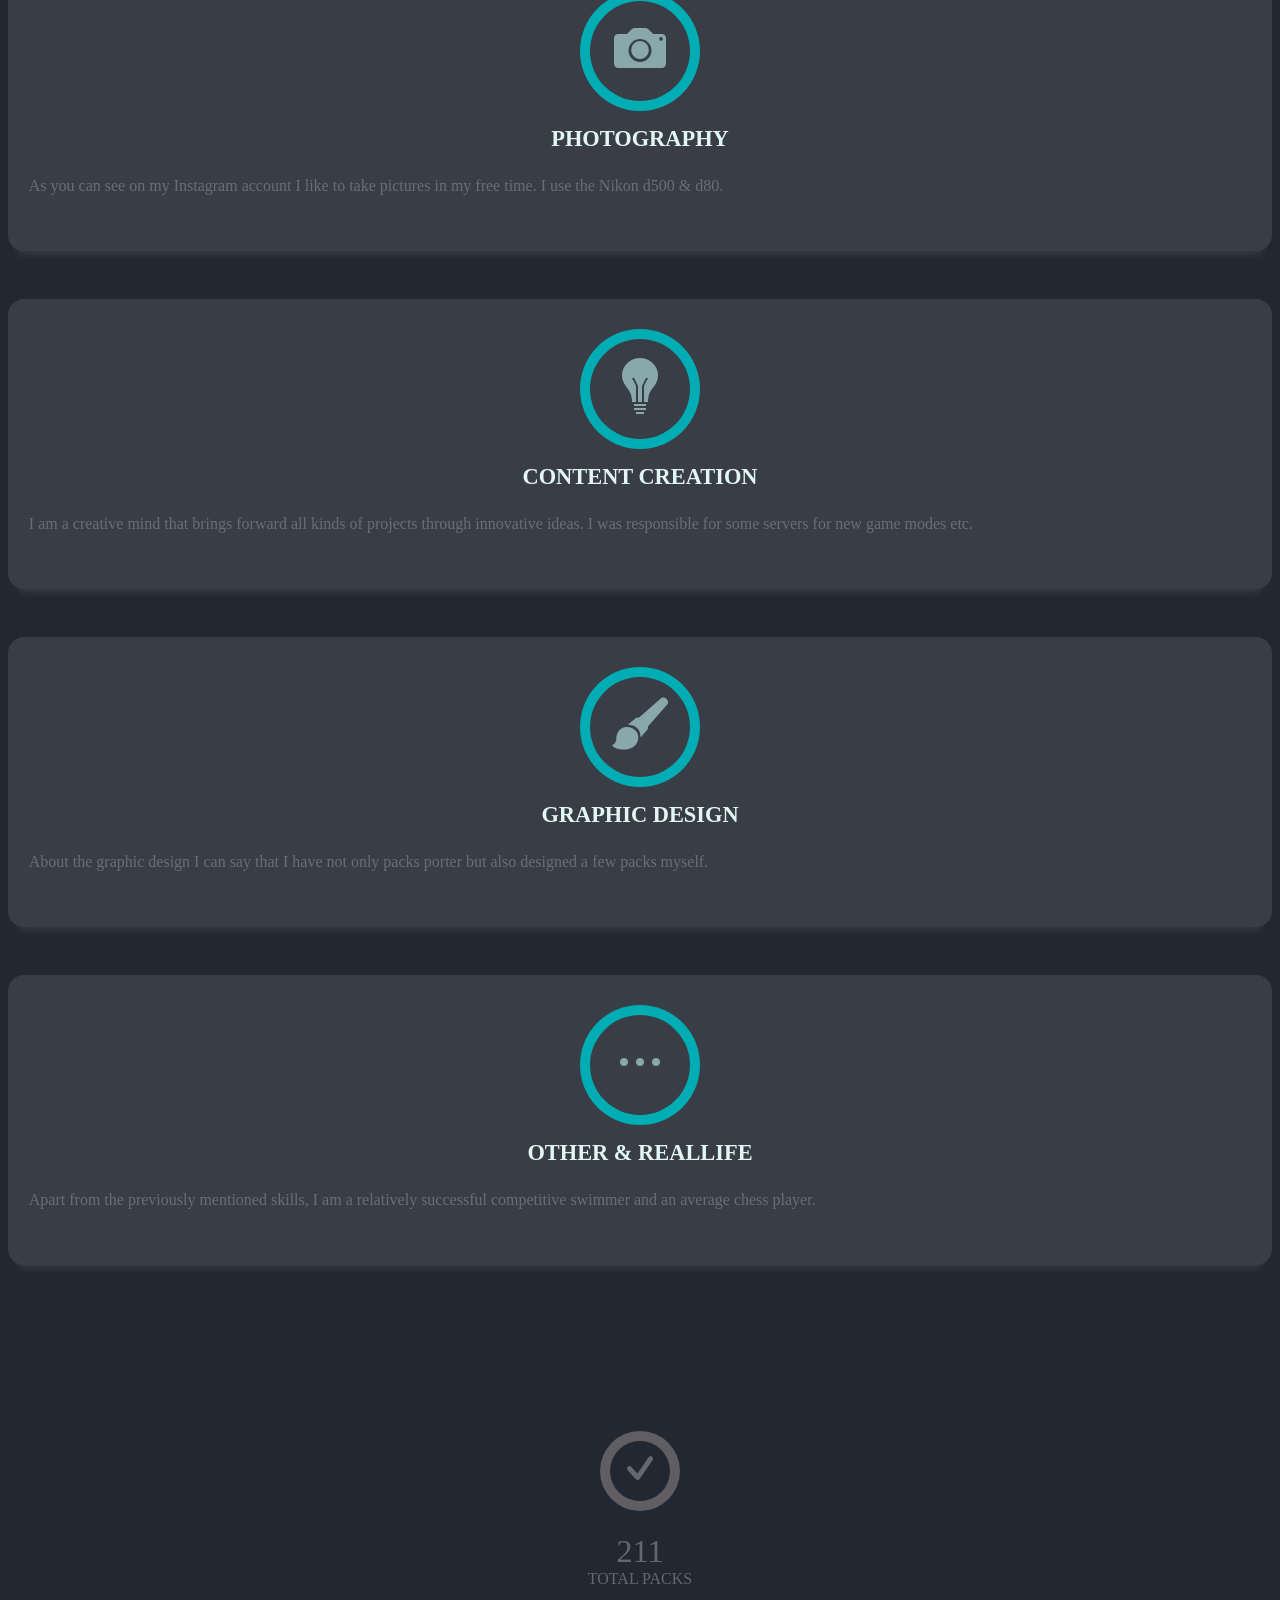
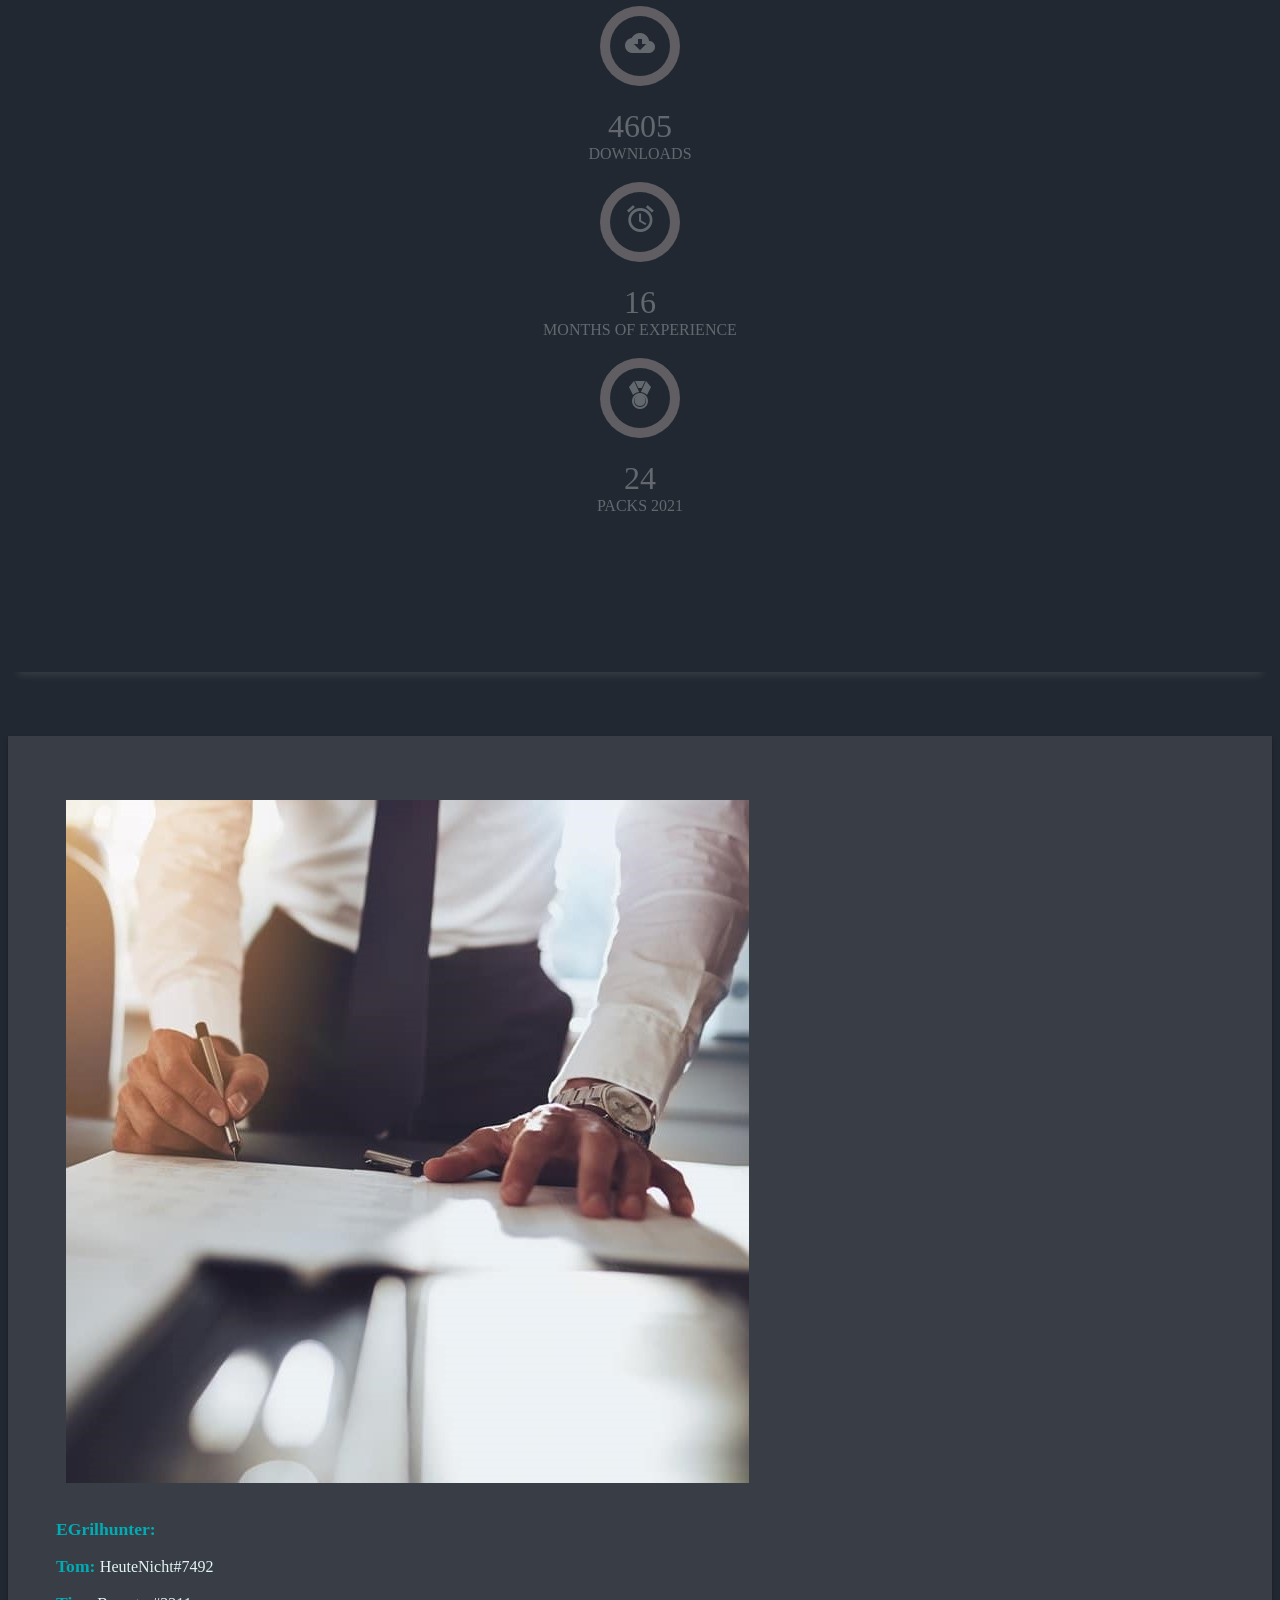
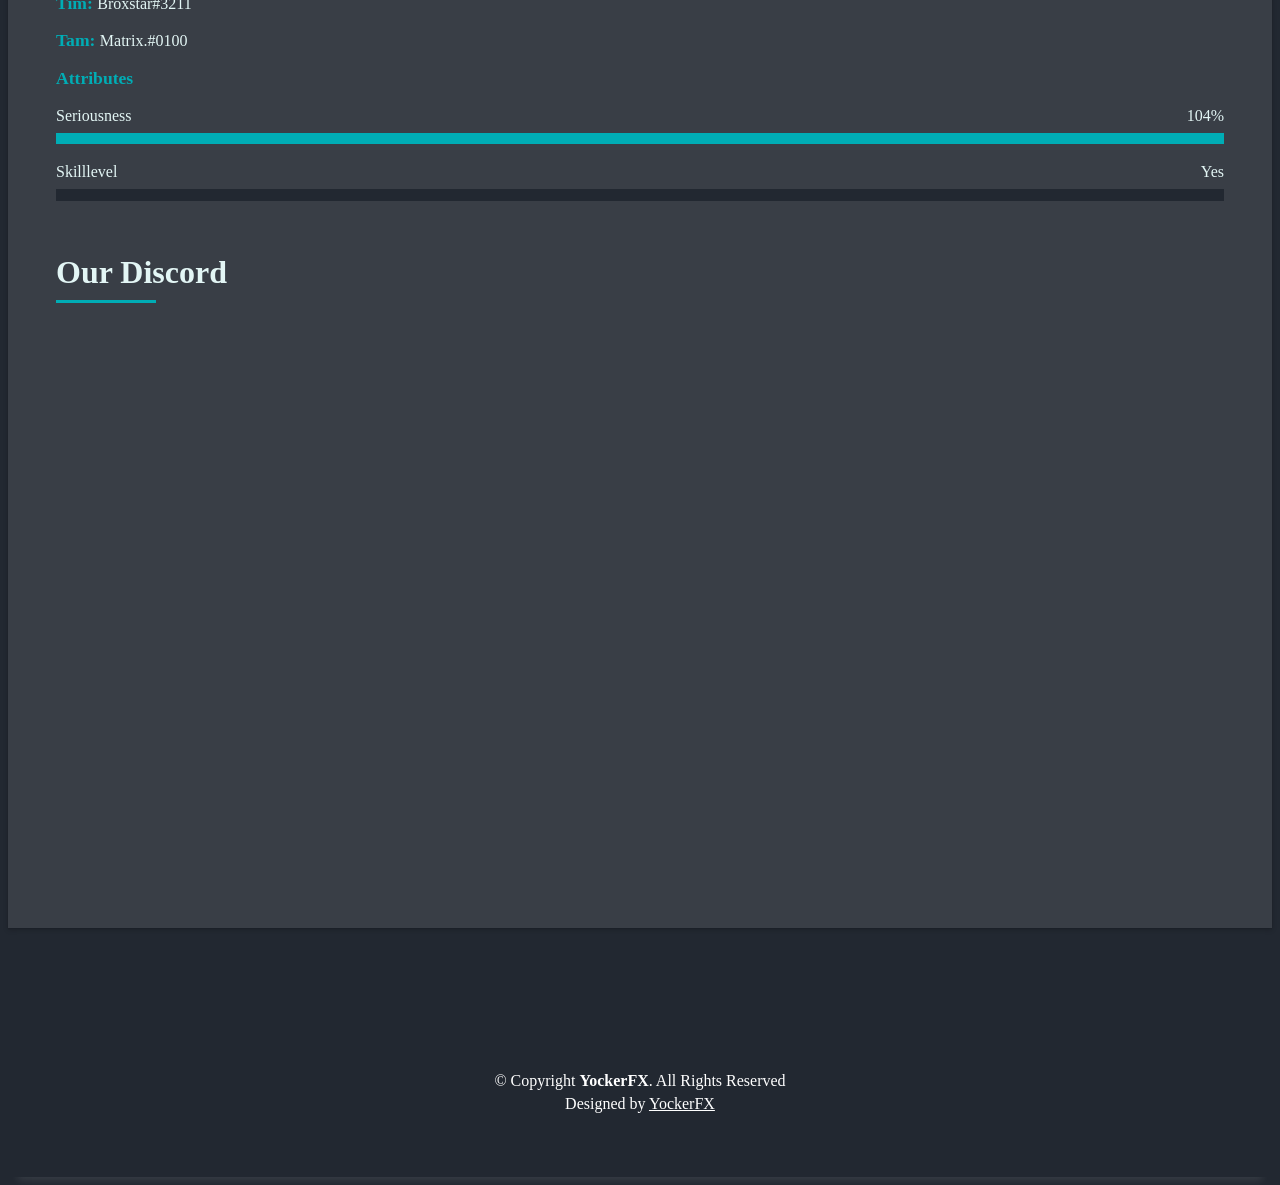
==== commit 6023f722: "Add files via upload" ====
--- a/index.html
+++ b/index.html
@@ -1,432 +1,432 @@
-<!DOCTYPE html>
-<html lang="en">
-
-<head>
-  <meta charset="utf-8">
-  <title>YockerFX - Main</title>
-  <meta content="width=device-width, initial-scale=1.0" name="viewport">
-  <meta content="" name="keywords">
-  <meta content="" name="description">
-
-  <meta property="og:site_name" content="Yockers Paradise">
-  <meta property="og:url" content="https://yockerfx.github.io/">
-  <meta property="og:title" content="YockerFX - Home">
-  <meta property="og:description" content="This site is a fun project of mine on this site you will find different things like my pack gallery from all my ports and selfmade texturepacks, tips to port texturepacks and projects i promote. ">
-  <meta property="og:type" content="Yockers Paradise">
-  <meta name="og:image" itemprop="image" content="/img/pic.png">
-  <meta name="theme-color" content="#00adb5">
-  
-
-  <!-- Favicons -->
-  <link href="img/favicon.png" rel="icon">
-  <link href="img/apple-touch-icon.png" rel="apple-touch-icon">
-
-  <!-- Bootstrap CSS File -->
-  <link href="lib/bootstrap/css/bootstrap.min.css" rel="stylesheet">
-
-  <!-- Libraries CSS Files -->
-  <link href="lib/font-awesome/css/font-awesome.min.css" rel="stylesheet">
-  <link href="lib/animate/animate.min.css" rel="stylesheet">
-  <link href="lib/ionicons/css/ionicons.min.css" rel="stylesheet">
-  <link href="lib/owlcarousel/assets/owl.carousel.min.css" rel="stylesheet">
-  <link href="lib/lightbox/css/lightbox.min.css" rel="stylesheet">
-
-  <!-- Main Stylesheet File -->
-  <link href="css/style.css" rel="stylesheet">
-
-
-</head>
-
-<body id="page-top">
-
-  <!--/ Nav Star /-->
-  <nav class="navbar navbar-b navbar-trans navbar-expand-md fixed-top" id="mainNav">
-    <div class="container">
-      <a class="navbar-brand js-scroll" href="#page-top">Main</a>
-      <button class="navbar-toggler collapsed" type="button" data-toggle="collapse" data-target="#navbarDefault"
-        aria-controls="navbarDefault" aria-expanded="false" aria-label="Toggle navigation">
-        <span></span>
-        <span></span>
-        <span></span>
-      </button>
-      <div class="navbar-collapse collapse justify-content-end" id="navbarDefault">
-        <ul class="navbar-nav">
-          <li class="nav-item">
-            <a class="nav-link js-scroll active" href="#home">Home</a>
-          </li>
-          <li class="nav-item">
-            <a class="nav-link js-scroll" href="#about">About</a>
-          </li>
-          <li class="nav-item">
-            <a class="nav-link js-scroll" href="#skills">Skills</a>
-          </li>
-          <li class="nav-item">
-            <a class="nav-link js-scroll" href="#discord">Discord</a>
-          </li>
-          <li class="nav-item">
-            <a class="nav-link js-scroll" href="projects.html">Promo</a>
-          </li>
-          <li class="nav-item">
-            <a class="nav-link js-scroll" href="gallery.html">Texturepacks</a>
-          </li>
-          <li class="nav-item">
-            <a class="nav-link js-scroll" href="impressum.html">Impressum</a>
-          </li>
-        </ul>
-      </div>
-    </div>
-  </nav>
-  <!--/ Nav End /-->
-
-  <!--/ Intro Skew Star /-->
-  <div id="home" class="intro route bg-image" style="background-image: url(img/intro-bg.jpg)">
-    <div class="overlay-itro"></div>
-    <div class="intro-content display-table">
-      <div class="table-cell">
-        <div class="container">
-          <!--<p class="display-6 color-d">Hello, world!</p>-->
-          <h1 class="intro-title mb-4">I am YockerFX</h1>
-          <p class="intro-subtitle"><span class="text-slider-items">Pack Designer,Pack Porter,Developer,Content Creator,Student</span><strong class="text-slider"></strong></p>
-          <!-- <p class="pt-3"><a class="btn btn-primary btn js-scroll px-4" href="#about" role="button">Learn More</a></p> -->
-        </div>
-      </div>
-    </div>
-  </div>
-  <!--/ Intro Skew End /-->
-
-  <section id="about" class="about-mf sect-pt4 route">
-    <div class="container">
-      <div class="row">
-        <div class="col-sm-12">
-          <div class="box-shadow-full">
-            <div class="row">
-              <div class="col-md-6">
-                <div class="row">
-                  <div class="col-sm-6 col-md-5">
-                    <div class="about-img">
-                      <img src="img/pic.png" class="img-fluid rounded b-shadow-a" alt="">
-                    </div>
-                  </div>
-                  <div class="col-sm-6 col-md-7">
-                    <div class="about-info">
-                      <p><span class="title-s">Discord: </span> <span>HeuteNicht#7492</span></p>
-                      <p><span class="title-s">Twitter: </span> <span>@YockerFX</span></p>
-                      <p><span class="title-s">Instagram: </span> <span>YockerFX</span></p>
-                      <p><span class="title-s">YouTube: </span> <span>YockerFX</span></p>
-                    </div>
-                  </div>
-                </div>
-                <div class="skill-mf">
-                  <p class="title-s">Coding Skills</p>
-                  <span>HTML</span> <span class="pull-right">55%</span>
-                  <div class="progress">
-                    <div class="progress-bar" role="progressbar" style="width: 55%;" aria-valuenow="55"
-                      aria-valuemin="0" aria-valuemax="100"></div>
-                  </div>
-                  <span>CSS3</span> <span class="pull-right">30%</span>
-                  <div class="progress">
-                    <div class="progress-bar" role="progressbar" style="width: 30%" aria-valuenow="30" aria-valuemin="0"
-                      aria-valuemax="100"></div>
-                  </div>
-                  <span>JAVASCRIPT</span> <span class="pull-right">80%</span>
-                  <div class="progress">
-                    <div class="progress-bar" role="progressbar" style="width: 80%" aria-valuenow="80" aria-valuemin="0"
-                      aria-valuemax="100"></div>
-                  </div>
-                </div>
-              </div>
-              <div class="col-md-6">
-                <div class="about-me pt-4 pt-md-0">
-                  <div class="title-box-2">
-                    <h5 class="title-left">
-                      About me
-                    </h5>
-                  </div>
-                  <p class="lead">
-                    Hey, I am a 17 year old student
-                    and in my free time I am busy with programming,
-                    Minecraft Bedrock and texturepacks in this version of
-                    Minecraft.
-                  </p>
-                  <p class="lead">
-                    Teams in which I was or am a member: Texturepacks|MCPE: Supporter & Porter,
-                    FOV Changer: Content/Friend,
-                    Zeichiii: Streammod & DIscord Admin,
-                    Bedrock Community: Owner (EX) Now: Moderator,
-                    McPe Cosmetics: Porter,
-                    Battlemc: Staff & Content (EX),
-                    Chillihero: Streammod & Designer (EX),
-                    Creatorhub: Owner (EX) Now: Porter,
-                    RusherOase: Content (EX),
-                    HeroGames: Admin (EX),
-                    DiversityGames: Owner (EX)
-                  </p>
-
-                </div>
-              </div>
-            </div>
-          </div>
-        </div>
-      </div>
-    </div>
-  </section>
-
-  <!--/ Section Services Star /-->
-  <section id="skills" class="services-mf route">
-    <div class="container">
-      <div class="row">
-        <div class="col-sm-12">
-          <div class="title-box text-center">
-            <h3 class="title-a">
-              Skills
-            </h3>
-            <div class="line-mf"></div>
-          </div>
-        </div>
-      </div>
-      <div class="row">
-        <div class="col-md-4">
-          <div class="service-box">
-            <div class="service-ico">
-              <span class="ico-circle"><i class="ion-monitor"></i></span>
-            </div>
-            <div class="service-content">
-              <h2 class="s-title">Web Design</h2>
-              <p class="s-description text-center">
-                Because I have only started with web design I am not yet too good in this area.
-                Which, of course, will change more and more over time.
-              </p>
-            </div>
-          </div>
-        </div>
-        <div class="col-md-4">
-          <div class="service-box">
-            <div class="service-ico">
-              <span class="ico-circle"><i class="ion-code-working"></i></span>
-            </div>
-            <div class="service-content">
-              <h2 class="s-title">Development</h2>
-              <p class="s-description text-center">
-                I have written a Discord bot in the programming
-                language JavaScript, this has numerous commands such as: meme,
-                rock papper scissors, avatar, hangman and many more.
-              </p>
-            </div>
-          </div>
-        </div>
-        <div class="col-md-4">
-          <div class="service-box">
-            <div class="service-ico">
-              <span class="ico-circle"><i class="ion-camera"></i></span>
-            </div>
-            <div class="service-content">
-              <h2 class="s-title">Photography</h2>
-              <p class="s-description text-center">
-                As you can see on my Instagram account I like to take pictures in my free time.
-                I use the Nikon d500 & d80.
-              </p>
-            </div>
-          </div>
-        </div>
-        <div class="col-md-4">
-          <div class="service-box">
-            <div class="service-ico">
-              <span class="ico-circle"><i class="ion-ios-lightbulb"></i></span>
-            </div>
-            <div class="service-content">
-              <h2 class="s-title">Content Creation</h2>
-              <p class="s-description text-center">
-                I am a creative mind that brings forward
-                all kinds of projects through innovative ideas.
-                I was responsible for some servers
-                for new game modes etc.
-              </p>
-            </div>
-          </div>
-        </div>
-        <div class="col-md-4">
-          <div class="service-box">
-            <div class="service-ico">
-              <span class="ico-circle"><i class="ion-paintbrush"></i></span>
-            </div>
-            <div class="service-content">
-              <h2 class="s-title">Graphic Design</h2>
-              <p class="s-description text-center">
-                About the graphic design I can say that I have not 
-                only packs porter but also designed a few packs myself.
-              </p>
-            </div>
-          </div>
-        </div>
-        <div class="col-md-4">
-          <div class="service-box">
-            <div class="service-ico">
-              <span class="ico-circle"><i class="ion-ios-more"></i></span>
-            </div>
-            <div class="service-content">
-              <h2 class="s-title">Other & Reallife</h2>
-              <p class="s-description text-center">
-                Apart from the previously mentioned skills, I am a relatively successful 
-                competitive swimmer and an average chess player. 
-              </p>
-            </div>
-          </div>
-        </div>
-      </div>
-    </div>
-  </section>
-  <!--/ Section Services End /-->
-
-  <div class="section-counter paralax-mf bg-image" style="background-image: url(img/counters-bg.jpg)">
-    <div class="overlay-mf"></div>
-    <div class="container">
-      <div class="row">
-        <div class="col-sm-3 col-lg-3">
-          <div class="counter-box">
-            <div class="counter-ico">
-              <span class="ico-circle"><i class="ion-checkmark-round"></i></span>
-            </div>
-            <div class="counter-num">
-              <p class="counter">518</p>
-              <span class="counter-text">TOTAL PACKS</span>
-            </div>
-          </div>
-        </div>
-        <div class="col-sm-3 col-lg-3">
-          <div class="counter-box pt-4 pt-md-0">
-            <div class="counter-ico">
-              <span class="ico-circle"><i class="ion-android-download"></i></span>
-            </div>
-            <div class="counter-num">
-              <p class="counter">11300</p>
-              <span class="counter-text">DOWNLOADS</span>
-            </div>
-          </div>
-        </div>
-        <div class="col-sm-3 col-lg-3">
-          <div class="counter-box pt-4 pt-md-0">
-            <div class="counter-ico">
-              <span class="ico-circle"><i class="ion-android-alarm-clock"></i></span>
-            </div>
-            <div class="counter-num">
-              <p class="counter">39</p>
-              <span class="counter-text">MONTHS OF EXPERIENCE</span>
-            </div>
-          </div>
-        </div>
-        <div class="col-sm-3 col-lg-3">
-          <div class="counter-box pt-4 pt-md-0">
-            <div class="counter-ico">
-              <span class="ico-circle"><i class="ion-ribbon-a"></i></span>
-            </div>
-            <div class="counter-num">
-              <p class="counter">58</p>
-              <span class="counter-text">PACKS 2021</span>
-            </div>
-          </div>
-        </div>
-      </div>
-    </div>
-  </div>
-      </div>
-    </div>
-  </section>
-
-  <section id="discord" class="about-mf sect-pt4 route">
-    <div class="container">
-      <div class="row">
-        <div class="col-sm-12">
-          <div class="box-shadow-full">
-            <div class="row">
-              <div class="col-md-6">
-                <div class="row">
-                  <div class="col-sm-6 col-md-5">
-                    <div class="about-img">
-                      <img src="img/104.jpg" class="img-fluid rounded b-shadow-a" alt="">
-                    </div>
-                  </div>
-                  <div class="col-sm-6 col-md-7">
-                    <div class="about-info">
-                      <p><span class="title-s">EGrilhunter:</span> <span></span></p>
-                      <p><span class="title-s">Tom: </span> <span>HeuteNicht#7492</span></p>
-                      <p><span class="title-s">Tim: </span> <span>Broxstar#3211</span></p>
-                      <p><span class="title-s">Tam: </span> <span>Matrix.#0100</span></p>
-                    </div>
-                  </div>
-                </div>
-                <div class="skill-mf">
-                  <p class="title-s">Attributes</p>
-                  <span>Seriousness</span> <span class="pull-right">104%</span>
-                  <div class="progress">
-                    <div class="progress-bar" role="progressbar" style="width: 100%;" aria-valuenow="100"
-                      aria-valuemin="0" aria-valuemax="100"></div>
-                  </div>
-                  <span>Skilllevel</span> <span class="pull-right">Yes</span>
-                  <div class="progress">
-                    <div class="progress-bar" role="progressbar" style="width: 0%" aria-valuenow="30" aria-valuemin="0"
-                      aria-valuemax="100"></div>
-                      </div>
-                </div>
-              </div>
-              <div class="col-md-6">
-                <div class="about-me pt-4 pt-md-0">
-                  <div class="title-box-2">
-                    <h5 class="title-left">
-                      Our Discord
-                    </h5>
-                  </div>
-                  <p class="lead">
-                  <iframe src="https://discord.com/widget?id=688805979986460891&theme=dark" width="350" height="500" allowtransparency="true" frameborder="0" sandbox="allow-popups allow-popups-to-escape-sandbox allow-same-origin allow-scripts"></iframe>
-                </p>
-                </div>
-              </div>
-            </div>
-          </div>
-        </div>
-      </div>
-    </div>
-  </section>
-
-  <section class="paralax-mf footer-paralax bg-image sect-mt4 route" style="background-image: url(img/overlay-bg.jpg)">
-    <footer>
-      <div class="container">
-        <div class="row">
-          <div class="col-sm-12">
-            <div class="copyright-box">
-              <p class="copyright">&copy; Copyright <strong>YockerFX</strong>. All Rights Reserved</p>
-              <div class="credits">
-                Designed by <a href="https://twitter.com/yockerfx">YockerFX</a>
-              </div>
-            </div>
-          </div>
-        </div>
-      </div>
-    </footer>
-  </section>
-  <!--/ Section Contact-footer End /-->
-
-  <a href="#" class="back-to-top"><i class="fa fa-chevron-up"></i></a>
-  <div id="preloader"></div>
-
-  <!-- JavaScript Libraries -->
-  <script src="lib/jquery/jquery.min.js"></script>
-  <script src="lib/jquery/jquery-migrate.min.js"></script>
-  <script src="lib/popper/popper.min.js"></script>
-  <script src="lib/bootstrap/js/bootstrap.min.js"></script>
-  <script src="lib/easing/easing.min.js"></script>
-  <script src="lib/counterup/jquery.waypoints.min.js"></script>
-  <script src="lib/counterup/jquery.counterup.js"></script>
-  <script src="lib/owlcarousel/owl.carousel.min.js"></script>
-  <script src="lib/lightbox/js/lightbox.min.js"></script>
-  <script src="lib/typed/typed.min.js"></script>
-  <!-- Contact Form JavaScript File -->
-  <script src="contactform/contactform.js"></script>
-
-  
-
-  <!-- Template Main Javascript File -->
-  <script src="js/main.js"></script>
-
-</body>
-
+<!DOCTYPE html>
+<html lang="en">
+
+<head>
+  <meta charset="utf-8">
+  <title>YockerFX - Main</title>
+  <meta content="width=device-width, initial-scale=1.0" name="viewport">
+  <meta content="" name="keywords">
+  <meta content="" name="description">
+
+  <meta property="og:site_name" content="Yockers Paradise">
+  <meta property="og:url" content="https://yockerfx.github.io/">
+  <meta property="og:title" content="YockerFX - Home">
+  <meta property="og:description" content="This site is a fun project of mine on this site you will find different things like my pack gallery from all my ports and selfmade texturepacks, tips to port texturepacks and projects i promote. ">
+  <meta property="og:type" content="Yockers Paradise">
+  <meta name="og:image" itemprop="image" content="/img/pic.png">
+  <meta name="theme-color" content="#00adb5">
+  
+
+  <!-- Favicons -->
+  <link href="img/favicon.png" rel="icon">
+  <link href="img/apple-touch-icon.png" rel="apple-touch-icon">
+
+  <!-- Bootstrap CSS File -->
+  <link href="lib/bootstrap/css/bootstrap.min.css" rel="stylesheet">
+
+  <!-- Libraries CSS Files -->
+  <link href="lib/font-awesome/css/font-awesome.min.css" rel="stylesheet">
+  <link href="lib/animate/animate.min.css" rel="stylesheet">
+  <link href="lib/ionicons/css/ionicons.min.css" rel="stylesheet">
+  <link href="lib/owlcarousel/assets/owl.carousel.min.css" rel="stylesheet">
+  <link href="lib/lightbox/css/lightbox.min.css" rel="stylesheet">
+
+  <!-- Main Stylesheet File -->
+  <link href="css/style.css" rel="stylesheet">
+
+
+</head>
+
+<body id="page-top">
+
+  <!--/ Nav Star /-->
+  <nav class="navbar navbar-b navbar-trans navbar-expand-md fixed-top" id="mainNav">
+    <div class="container">
+      <a class="navbar-brand js-scroll" href="#page-top">Main</a>
+      <button class="navbar-toggler collapsed" type="button" data-toggle="collapse" data-target="#navbarDefault"
+        aria-controls="navbarDefault" aria-expanded="false" aria-label="Toggle navigation">
+        <span></span>
+        <span></span>
+        <span></span>
+      </button>
+      <div class="navbar-collapse collapse justify-content-end" id="navbarDefault">
+        <ul class="navbar-nav">
+          <li class="nav-item">
+            <a class="nav-link js-scroll active" href="#home">Home</a>
+          </li>
+          <li class="nav-item">
+            <a class="nav-link js-scroll" href="#about">About</a>
+          </li>
+          <li class="nav-item">
+            <a class="nav-link js-scroll" href="#skills">Skills</a>
+          </li>
+          <li class="nav-item">
+            <a class="nav-link js-scroll" href="#discord">Discord</a>
+          </li>
+          <li class="nav-item">
+            <a class="nav-link js-scroll" href="projects.html">Promo</a>
+          </li>
+          <li class="nav-item">
+            <a class="nav-link js-scroll" href="gallery2021.html">Texturepacks</a>
+          </li>
+          <li class="nav-item">
+            <a class="nav-link js-scroll" href="impressum.html">Impressum</a>
+          </li>
+        </ul>
+      </div>
+    </div>
+  </nav>
+  <!--/ Nav End /-->
+
+  <!--/ Intro Skew Star /-->
+  <div id="home" class="intro route bg-image" style="background-image: url(img/intro-bg.jpg)">
+    <div class="overlay-itro"></div>
+    <div class="intro-content display-table">
+      <div class="table-cell">
+        <div class="container">
+          <!--<p class="display-6 color-d">Hello, world!</p>-->
+          <h1 class="intro-title mb-4">I am YockerFX</h1>
+          <p class="intro-subtitle"><span class="text-slider-items">Pack Designer,Pack Porter,Developer,Content Creator,Student</span><strong class="text-slider"></strong></p>
+          <!-- <p class="pt-3"><a class="btn btn-primary btn js-scroll px-4" href="#about" role="button">Learn More</a></p> -->
+        </div>
+      </div>
+    </div>
+  </div>
+  <!--/ Intro Skew End /-->
+
+  <section id="about" class="about-mf sect-pt4 route">
+    <div class="container">
+      <div class="row">
+        <div class="col-sm-12">
+          <div class="box-shadow-full">
+            <div class="row">
+              <div class="col-md-6">
+                <div class="row">
+                  <div class="col-sm-6 col-md-5">
+                    <div class="about-img">
+                      <img src="img/pic.png" class="img-fluid rounded b-shadow-a" alt="">
+                    </div>
+                  </div>
+                  <div class="col-sm-6 col-md-7">
+                    <div class="about-info">
+                      <p><span class="title-s">Discord: </span> <span>HeuteNicht#7492</span></p>
+                      <p><span class="title-s">Twitter: </span> <span>@YockerFX</span></p>
+                      <p><span class="title-s">Instagram: </span> <span>YockerFX</span></p>
+                      <p><span class="title-s">YouTube: </span> <span>YockerFX</span></p>
+                    </div>
+                  </div>
+                </div>
+                <div class="skill-mf">
+                  <p class="title-s">Coding Skills</p>
+                  <span>HTML</span> <span class="pull-right">55%</span>
+                  <div class="progress">
+                    <div class="progress-bar" role="progressbar" style="width: 55%;" aria-valuenow="55"
+                      aria-valuemin="0" aria-valuemax="100"></div>
+                  </div>
+                  <span>CSS3</span> <span class="pull-right">30%</span>
+                  <div class="progress">
+                    <div class="progress-bar" role="progressbar" style="width: 30%" aria-valuenow="30" aria-valuemin="0"
+                      aria-valuemax="100"></div>
+                  </div>
+                  <span>JAVASCRIPT</span> <span class="pull-right">80%</span>
+                  <div class="progress">
+                    <div class="progress-bar" role="progressbar" style="width: 80%" aria-valuenow="80" aria-valuemin="0"
+                      aria-valuemax="100"></div>
+                  </div>
+                </div>
+              </div>
+              <div class="col-md-6">
+                <div class="about-me pt-4 pt-md-0">
+                  <div class="title-box-2">
+                    <h5 class="title-left">
+                      About me
+                    </h5>
+                  </div>
+                  <p class="lead">
+                    Hey, I am a 17 year old student
+                    and in my free time I am busy with programming,
+                    Minecraft Bedrock and texturepacks in this version of
+                    Minecraft.
+                  </p>
+                  <p class="lead">
+                    Teams in which I was or am a member: Texturepacks|MCPE: Supporter & Porter,
+                    FOV Changer: Content/Friend,
+                    Zeichiii: Streammod & DIscord Admin,
+                    Bedrock Community: Owner (EX) Now: Moderator,
+                    McPe Cosmetics: Porter,
+                    Battlemc: Staff & Content (EX),
+                    Chillihero: Streammod & Designer (EX),
+                    Creatorhub: Owner (EX) Now: Porter,
+                    RusherOase: Content (EX),
+                    HeroGames: Admin (EX),
+                    DiversityGames: Owner (EX)
+                  </p>
+
+                </div>
+              </div>
+            </div>
+          </div>
+        </div>
+      </div>
+    </div>
+  </section>
+
+  <!--/ Section Services Star /-->
+  <section id="skills" class="services-mf route">
+    <div class="container">
+      <div class="row">
+        <div class="col-sm-12">
+          <div class="title-box text-center">
+            <h3 class="title-a">
+              Skills
+            </h3>
+            <div class="line-mf"></div>
+          </div>
+        </div>
+      </div>
+      <div class="row">
+        <div class="col-md-4">
+          <div class="service-box">
+            <div class="service-ico">
+              <span class="ico-circle"><i class="ion-monitor"></i></span>
+            </div>
+            <div class="service-content">
+              <h2 class="s-title">Web Design</h2>
+              <p class="s-description text-center">
+                Because I have only started with web design I am not yet too good in this area.
+                Which, of course, will change more and more over time.
+              </p>
+            </div>
+          </div>
+        </div>
+        <div class="col-md-4">
+          <div class="service-box">
+            <div class="service-ico">
+              <span class="ico-circle"><i class="ion-code-working"></i></span>
+            </div>
+            <div class="service-content">
+              <h2 class="s-title">Development</h2>
+              <p class="s-description text-center">
+                I have written a Discord bot in the programming
+                language JavaScript, this has numerous commands such as: meme,
+                rock papper scissors, avatar, hangman and many more.
+              </p>
+            </div>
+          </div>
+        </div>
+        <div class="col-md-4">
+          <div class="service-box">
+            <div class="service-ico">
+              <span class="ico-circle"><i class="ion-camera"></i></span>
+            </div>
+            <div class="service-content">
+              <h2 class="s-title">Photography</h2>
+              <p class="s-description text-center">
+                As you can see on my Instagram account I like to take pictures in my free time.
+                I use the Nikon d500 & d80.
+              </p>
+            </div>
+          </div>
+        </div>
+        <div class="col-md-4">
+          <div class="service-box">
+            <div class="service-ico">
+              <span class="ico-circle"><i class="ion-ios-lightbulb"></i></span>
+            </div>
+            <div class="service-content">
+              <h2 class="s-title">Content Creation</h2>
+              <p class="s-description text-center">
+                I am a creative mind that brings forward
+                all kinds of projects through innovative ideas.
+                I was responsible for some servers
+                for new game modes etc.
+              </p>
+            </div>
+          </div>
+        </div>
+        <div class="col-md-4">
+          <div class="service-box">
+            <div class="service-ico">
+              <span class="ico-circle"><i class="ion-paintbrush"></i></span>
+            </div>
+            <div class="service-content">
+              <h2 class="s-title">Graphic Design</h2>
+              <p class="s-description text-center">
+                About the graphic design I can say that I have not 
+                only packs porter but also designed a few packs myself.
+              </p>
+            </div>
+          </div>
+        </div>
+        <div class="col-md-4">
+          <div class="service-box">
+            <div class="service-ico">
+              <span class="ico-circle"><i class="ion-ios-more"></i></span>
+            </div>
+            <div class="service-content">
+              <h2 class="s-title">Other & Reallife</h2>
+              <p class="s-description text-center">
+                Apart from the previously mentioned skills, I am a relatively successful 
+                competitive swimmer and an average chess player. 
+              </p>
+            </div>
+          </div>
+        </div>
+      </div>
+    </div>
+  </section>
+  <!--/ Section Services End /-->
+
+  <div class="section-counter paralax-mf bg-image" style="background-image: url(img/counters-bg.jpg)">
+    <div class="overlay-mf"></div>
+    <div class="container">
+      <div class="row">
+        <div class="col-sm-3 col-lg-3">
+          <div class="counter-box">
+            <div class="counter-ico">
+              <span class="ico-circle"><i class="ion-checkmark-round"></i></span>
+            </div>
+            <div class="counter-num">
+              <p class="counter">518</p>
+              <span class="counter-text">TOTAL PACKS</span>
+            </div>
+          </div>
+        </div>
+        <div class="col-sm-3 col-lg-3">
+          <div class="counter-box pt-4 pt-md-0">
+            <div class="counter-ico">
+              <span class="ico-circle"><i class="ion-android-download"></i></span>
+            </div>
+            <div class="counter-num">
+              <p class="counter">11300</p>
+              <span class="counter-text">DOWNLOADS</span>
+            </div>
+          </div>
+        </div>
+        <div class="col-sm-3 col-lg-3">
+          <div class="counter-box pt-4 pt-md-0">
+            <div class="counter-ico">
+              <span class="ico-circle"><i class="ion-android-alarm-clock"></i></span>
+            </div>
+            <div class="counter-num">
+              <p class="counter">39</p>
+              <span class="counter-text">MONTHS OF EXPERIENCE</span>
+            </div>
+          </div>
+        </div>
+        <div class="col-sm-3 col-lg-3">
+          <div class="counter-box pt-4 pt-md-0">
+            <div class="counter-ico">
+              <span class="ico-circle"><i class="ion-ribbon-a"></i></span>
+            </div>
+            <div class="counter-num">
+              <p class="counter">58</p>
+              <span class="counter-text">PACKS 2021</span>
+            </div>
+          </div>
+        </div>
+      </div>
+    </div>
+  </div>
+      </div>
+    </div>
+  </section>
+
+  <section id="discord" class="about-mf sect-pt4 route">
+    <div class="container">
+      <div class="row">
+        <div class="col-sm-12">
+          <div class="box-shadow-full">
+            <div class="row">
+              <div class="col-md-6">
+                <div class="row">
+                  <div class="col-sm-6 col-md-5">
+                    <div class="about-img">
+                      <img src="img/104.jpg" class="img-fluid rounded b-shadow-a" alt="">
+                    </div>
+                  </div>
+                  <div class="col-sm-6 col-md-7">
+                    <div class="about-info">
+                      <p><span class="title-s">EGrilhunter:</span> <span></span></p>
+                      <p><span class="title-s">Tom: </span> <span>HeuteNicht#7492</span></p>
+                      <p><span class="title-s">Tim: </span> <span>Broxstar#3211</span></p>
+                      <p><span class="title-s">Tam: </span> <span>Matrix.#0100</span></p>
+                    </div>
+                  </div>
+                </div>
+                <div class="skill-mf">
+                  <p class="title-s">Attributes</p>
+                  <span>Seriousness</span> <span class="pull-right">104%</span>
+                  <div class="progress">
+                    <div class="progress-bar" role="progressbar" style="width: 100%;" aria-valuenow="100"
+                      aria-valuemin="0" aria-valuemax="100"></div>
+                  </div>
+                  <span>Skilllevel</span> <span class="pull-right">Yes</span>
+                  <div class="progress">
+                    <div class="progress-bar" role="progressbar" style="width: 0%" aria-valuenow="30" aria-valuemin="0"
+                      aria-valuemax="100"></div>
+                      </div>
+                </div>
+              </div>
+              <div class="col-md-6">
+                <div class="about-me pt-4 pt-md-0">
+                  <div class="title-box-2">
+                    <h5 class="title-left">
+                      Our Discord
+                    </h5>
+                  </div>
+                  <p class="lead">
+                  <iframe src="https://discord.com/widget?id=688805979986460891&theme=dark" width="350" height="500" allowtransparency="true" frameborder="0" sandbox="allow-popups allow-popups-to-escape-sandbox allow-same-origin allow-scripts"></iframe>
+                </p>
+                </div>
+              </div>
+            </div>
+          </div>
+        </div>
+      </div>
+    </div>
+  </section>
+
+  <section class="paralax-mf footer-paralax bg-image sect-mt4 route" style="background-image: url(img/overlay-bg.jpg)">
+    <footer>
+      <div class="container">
+        <div class="row">
+          <div class="col-sm-12">
+            <div class="copyright-box">
+              <p class="copyright">&copy; Copyright <strong>YockerFX</strong>. All Rights Reserved</p>
+              <div class="credits">
+                Designed by <a href="https://twitter.com/yockerfx">YockerFX</a>
+              </div>
+            </div>
+          </div>
+        </div>
+      </div>
+    </footer>
+  </section>
+  <!--/ Section Contact-footer End /-->
+
+  <a href="#" class="back-to-top"><i class="fa fa-chevron-up"></i></a>
+  <div id="preloader"></div>
+
+  <!-- JavaScript Libraries -->
+  <script src="lib/jquery/jquery.min.js"></script>
+  <script src="lib/jquery/jquery-migrate.min.js"></script>
+  <script src="lib/popper/popper.min.js"></script>
+  <script src="lib/bootstrap/js/bootstrap.min.js"></script>
+  <script src="lib/easing/easing.min.js"></script>
+  <script src="lib/counterup/jquery.waypoints.min.js"></script>
+  <script src="lib/counterup/jquery.counterup.js"></script>
+  <script src="lib/owlcarousel/owl.carousel.min.js"></script>
+  <script src="lib/lightbox/js/lightbox.min.js"></script>
+  <script src="lib/typed/typed.min.js"></script>
+  <!-- Contact Form JavaScript File -->
+  <script src="contactform/contactform.js"></script>
+
+  
+
+  <!-- Template Main Javascript File -->
+  <script src="js/main.js"></script>
+
+</body>
+
 </html>
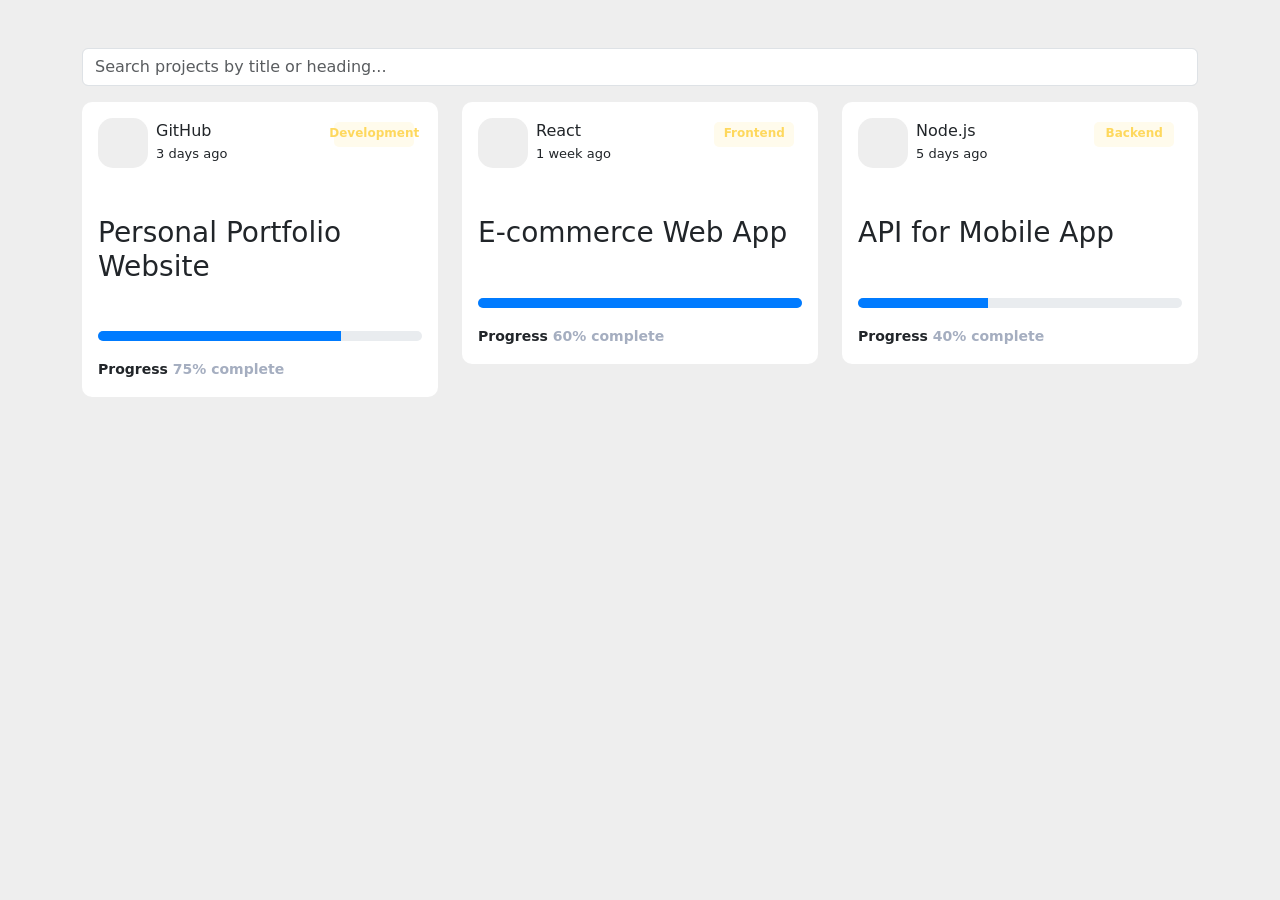
==== commit 77bcd1c4: "Create index.html" ====
--- a/index.html
+++ b/index.html
@@ -1,432 +1,186 @@
-<!DOCTYPE html>
-<html lang="en">
-
-<head>
-  <meta charset="utf-8">
-  <title>YockerFX - Main</title>
-  <meta content="width=device-width, initial-scale=1.0" name="viewport">
-  <meta content="" name="keywords">
-  <meta content="" name="description">
-
-  <meta property="og:site_name" content="Yockers Paradise">
-  <meta property="og:url" content="https://yockerfx.github.io/">
-  <meta property="og:title" content="YockerFX - Home">
-  <meta property="og:description" content="This site is a fun project of mine on this site you will find different things like my pack gallery from all my ports and selfmade texturepacks, tips to port texturepacks and projects i promote. ">
-  <meta property="og:type" content="Yockers Paradise">
-  <meta name="og:image" itemprop="image" content="/img/pic.png">
-  <meta name="theme-color" content="#00adb5">
-  
-
-  <!-- Favicons -->
-  <link href="img/favicon.png" rel="icon">
-  <link href="img/apple-touch-icon.png" rel="apple-touch-icon">
-
-  <!-- Bootstrap CSS File -->
-  <link href="lib/bootstrap/css/bootstrap.min.css" rel="stylesheet">
-
-  <!-- Libraries CSS Files -->
-  <link href="lib/font-awesome/css/font-awesome.min.css" rel="stylesheet">
-  <link href="lib/animate/animate.min.css" rel="stylesheet">
-  <link href="lib/ionicons/css/ionicons.min.css" rel="stylesheet">
-  <link href="lib/owlcarousel/assets/owl.carousel.min.css" rel="stylesheet">
-  <link href="lib/lightbox/css/lightbox.min.css" rel="stylesheet">
-
-  <!-- Main Stylesheet File -->
-  <link href="css/style.css" rel="stylesheet">
-
-
-</head>
-
-<body id="page-top">
-
-  <!--/ Nav Star /-->
-  <nav class="navbar navbar-b navbar-trans navbar-expand-md fixed-top" id="mainNav">
-    <div class="container">
-      <a class="navbar-brand js-scroll" href="#page-top">Main</a>
-      <button class="navbar-toggler collapsed" type="button" data-toggle="collapse" data-target="#navbarDefault"
-        aria-controls="navbarDefault" aria-expanded="false" aria-label="Toggle navigation">
-        <span></span>
-        <span></span>
-        <span></span>
-      </button>
-      <div class="navbar-collapse collapse justify-content-end" id="navbarDefault">
-        <ul class="navbar-nav">
-          <li class="nav-item">
-            <a class="nav-link js-scroll active" href="#home">Home</a>
-          </li>
-          <li class="nav-item">
-            <a class="nav-link js-scroll" href="#about">About</a>
-          </li>
-          <li class="nav-item">
-            <a class="nav-link js-scroll" href="#skills">Skills</a>
-          </li>
-          <li class="nav-item">
-            <a class="nav-link js-scroll" href="#discord">Discord</a>
-          </li>
-          <li class="nav-item">
-            <a class="nav-link js-scroll" href="projects.html">Promo</a>
-          </li>
-          <li class="nav-item">
-            <a class="nav-link js-scroll" href="gallery2021.html">Texturepacks</a>
-          </li>
-          <li class="nav-item">
-            <a class="nav-link js-scroll" href="impressum.html">Impressum</a>
-          </li>
-        </ul>
-      </div>
-    </div>
-  </nav>
-  <!--/ Nav End /-->
-
-  <!--/ Intro Skew Star /-->
-  <div id="home" class="intro route bg-image" style="background-image: url(img/intro-bg.jpg)">
-    <div class="overlay-itro"></div>
-    <div class="intro-content display-table">
-      <div class="table-cell">
-        <div class="container">
-          <!--<p class="display-6 color-d">Hello, world!</p>-->
-          <h1 class="intro-title mb-4">I am YockerFX</h1>
-          <p class="intro-subtitle"><span class="text-slider-items">Pack Designer,Pack Porter,Developer,Content Creator,Student</span><strong class="text-slider"></strong></p>
-          <!-- <p class="pt-3"><a class="btn btn-primary btn js-scroll px-4" href="#about" role="button">Learn More</a></p> -->
-        </div>
-      </div>
-    </div>
-  </div>
-  <!--/ Intro Skew End /-->
-
-  <section id="about" class="about-mf sect-pt4 route">
-    <div class="container">
-      <div class="row">
-        <div class="col-sm-12">
-          <div class="box-shadow-full">
-            <div class="row">
-              <div class="col-md-6">
-                <div class="row">
-                  <div class="col-sm-6 col-md-5">
-                    <div class="about-img">
-                      <img src="img/pic.png" class="img-fluid rounded b-shadow-a" alt="">
-                    </div>
-                  </div>
-                  <div class="col-sm-6 col-md-7">
-                    <div class="about-info">
-                      <p><span class="title-s">Discord: </span> <span>HeuteNicht#7492</span></p>
-                      <p><span class="title-s">Twitter: </span> <span>@YockerFX</span></p>
-                      <p><span class="title-s">Instagram: </span> <span>YockerFX</span></p>
-                      <p><span class="title-s">YouTube: </span> <span>YockerFX</span></p>
-                    </div>
-                  </div>
-                </div>
-                <div class="skill-mf">
-                  <p class="title-s">Coding Skills</p>
-                  <span>HTML</span> <span class="pull-right">55%</span>
-                  <div class="progress">
-                    <div class="progress-bar" role="progressbar" style="width: 55%;" aria-valuenow="55"
-                      aria-valuemin="0" aria-valuemax="100"></div>
-                  </div>
-                  <span>CSS3</span> <span class="pull-right">30%</span>
-                  <div class="progress">
-                    <div class="progress-bar" role="progressbar" style="width: 30%" aria-valuenow="30" aria-valuemin="0"
-                      aria-valuemax="100"></div>
-                  </div>
-                  <span>JAVASCRIPT</span> <span class="pull-right">80%</span>
-                  <div class="progress">
-                    <div class="progress-bar" role="progressbar" style="width: 80%" aria-valuenow="80" aria-valuemin="0"
-                      aria-valuemax="100"></div>
-                  </div>
-                </div>
-              </div>
-              <div class="col-md-6">
-                <div class="about-me pt-4 pt-md-0">
-                  <div class="title-box-2">
-                    <h5 class="title-left">
-                      About me
-                    </h5>
-                  </div>
-                  <p class="lead">
-                    Hey, I am a 17 year old student
-                    and in my free time I am busy with programming,
-                    Minecraft Bedrock and texturepacks in this version of
-                    Minecraft.
-                  </p>
-                  <p class="lead">
-                    Teams in which I was or am a member: Texturepacks|MCPE: Supporter & Porter,
-                    FOV Changer: Content/Friend,
-                    Zeichiii: Streammod & DIscord Admin,
-                    Bedrock Community: Owner (EX) Now: Moderator,
-                    McPe Cosmetics: Porter,
-                    Battlemc: Staff & Content (EX),
-                    Chillihero: Streammod & Designer (EX),
-                    Creatorhub: Owner (EX) Now: Porter,
-                    RusherOase: Content (EX),
-                    HeroGames: Admin (EX),
-                    DiversityGames: Owner (EX)
-                  </p>
-
-                </div>
-              </div>
-            </div>
-          </div>
-        </div>
-      </div>
-    </div>
-  </section>
-
-  <!--/ Section Services Star /-->
-  <section id="skills" class="services-mf route">
-    <div class="container">
-      <div class="row">
-        <div class="col-sm-12">
-          <div class="title-box text-center">
-            <h3 class="title-a">
-              Skills
-            </h3>
-            <div class="line-mf"></div>
-          </div>
-        </div>
-      </div>
-      <div class="row">
-        <div class="col-md-4">
-          <div class="service-box">
-            <div class="service-ico">
-              <span class="ico-circle"><i class="ion-monitor"></i></span>
-            </div>
-            <div class="service-content">
-              <h2 class="s-title">Web Design</h2>
-              <p class="s-description text-center">
-                Because I have only started with web design I am not yet too good in this area.
-                Which, of course, will change more and more over time.
-              </p>
-            </div>
-          </div>
-        </div>
-        <div class="col-md-4">
-          <div class="service-box">
-            <div class="service-ico">
-              <span class="ico-circle"><i class="ion-code-working"></i></span>
-            </div>
-            <div class="service-content">
-              <h2 class="s-title">Development</h2>
-              <p class="s-description text-center">
-                I have written a Discord bot in the programming
-                language JavaScript, this has numerous commands such as: meme,
-                rock papper scissors, avatar, hangman and many more.
-              </p>
-            </div>
-          </div>
-        </div>
-        <div class="col-md-4">
-          <div class="service-box">
-            <div class="service-ico">
-              <span class="ico-circle"><i class="ion-camera"></i></span>
-            </div>
-            <div class="service-content">
-              <h2 class="s-title">Photography</h2>
-              <p class="s-description text-center">
-                As you can see on my Instagram account I like to take pictures in my free time.
-                I use the Nikon d500 & d80.
-              </p>
-            </div>
-          </div>
-        </div>
-        <div class="col-md-4">
-          <div class="service-box">
-            <div class="service-ico">
-              <span class="ico-circle"><i class="ion-ios-lightbulb"></i></span>
-            </div>
-            <div class="service-content">
-              <h2 class="s-title">Content Creation</h2>
-              <p class="s-description text-center">
-                I am a creative mind that brings forward
-                all kinds of projects through innovative ideas.
-                I was responsible for some servers
-                for new game modes etc.
-              </p>
-            </div>
-          </div>
-        </div>
-        <div class="col-md-4">
-          <div class="service-box">
-            <div class="service-ico">
-              <span class="ico-circle"><i class="ion-paintbrush"></i></span>
-            </div>
-            <div class="service-content">
-              <h2 class="s-title">Graphic Design</h2>
-              <p class="s-description text-center">
-                About the graphic design I can say that I have not 
-                only packs porter but also designed a few packs myself.
-              </p>
-            </div>
-          </div>
-        </div>
-        <div class="col-md-4">
-          <div class="service-box">
-            <div class="service-ico">
-              <span class="ico-circle"><i class="ion-ios-more"></i></span>
-            </div>
-            <div class="service-content">
-              <h2 class="s-title">Other & Reallife</h2>
-              <p class="s-description text-center">
-                Apart from the previously mentioned skills, I am a relatively successful 
-                competitive swimmer and an average chess player. 
-              </p>
-            </div>
-          </div>
-        </div>
-      </div>
-    </div>
-  </section>
-  <!--/ Section Services End /-->
-
-  <div class="section-counter paralax-mf bg-image" style="background-image: url(img/counters-bg.jpg)">
-    <div class="overlay-mf"></div>
-    <div class="container">
-      <div class="row">
-        <div class="col-sm-3 col-lg-3">
-          <div class="counter-box">
-            <div class="counter-ico">
-              <span class="ico-circle"><i class="ion-checkmark-round"></i></span>
-            </div>
-            <div class="counter-num">
-              <p class="counter">518</p>
-              <span class="counter-text">TOTAL PACKS</span>
-            </div>
-          </div>
-        </div>
-        <div class="col-sm-3 col-lg-3">
-          <div class="counter-box pt-4 pt-md-0">
-            <div class="counter-ico">
-              <span class="ico-circle"><i class="ion-android-download"></i></span>
-            </div>
-            <div class="counter-num">
-              <p class="counter">11300</p>
-              <span class="counter-text">DOWNLOADS</span>
-            </div>
-          </div>
-        </div>
-        <div class="col-sm-3 col-lg-3">
-          <div class="counter-box pt-4 pt-md-0">
-            <div class="counter-ico">
-              <span class="ico-circle"><i class="ion-android-alarm-clock"></i></span>
-            </div>
-            <div class="counter-num">
-              <p class="counter">39</p>
-              <span class="counter-text">MONTHS OF EXPERIENCE</span>
-            </div>
-          </div>
-        </div>
-        <div class="col-sm-3 col-lg-3">
-          <div class="counter-box pt-4 pt-md-0">
-            <div class="counter-ico">
-              <span class="ico-circle"><i class="ion-ribbon-a"></i></span>
-            </div>
-            <div class="counter-num">
-              <p class="counter">58</p>
-              <span class="counter-text">PACKS 2021</span>
-            </div>
-          </div>
-        </div>
-      </div>
-    </div>
-  </div>
-      </div>
-    </div>
-  </section>
-
-  <section id="discord" class="about-mf sect-pt4 route">
-    <div class="container">
-      <div class="row">
-        <div class="col-sm-12">
-          <div class="box-shadow-full">
-            <div class="row">
-              <div class="col-md-6">
-                <div class="row">
-                  <div class="col-sm-6 col-md-5">
-                    <div class="about-img">
-                      <img src="img/104.jpg" class="img-fluid rounded b-shadow-a" alt="">
-                    </div>
-                  </div>
-                  <div class="col-sm-6 col-md-7">
-                    <div class="about-info">
-                      <p><span class="title-s">EGrilhunter:</span> <span></span></p>
-                      <p><span class="title-s">Tom: </span> <span>HeuteNicht#7492</span></p>
-                      <p><span class="title-s">Tim: </span> <span>Broxstar#3211</span></p>
-                      <p><span class="title-s">Tam: </span> <span>Matrix.#0100</span></p>
-                    </div>
-                  </div>
-                </div>
-                <div class="skill-mf">
-                  <p class="title-s">Attributes</p>
-                  <span>Seriousness</span> <span class="pull-right">104%</span>
-                  <div class="progress">
-                    <div class="progress-bar" role="progressbar" style="width: 100%;" aria-valuenow="100"
-                      aria-valuemin="0" aria-valuemax="100"></div>
-                  </div>
-                  <span>Skilllevel</span> <span class="pull-right">Yes</span>
-                  <div class="progress">
-                    <div class="progress-bar" role="progressbar" style="width: 0%" aria-valuenow="30" aria-valuemin="0"
-                      aria-valuemax="100"></div>
-                      </div>
-                </div>
-              </div>
-              <div class="col-md-6">
-                <div class="about-me pt-4 pt-md-0">
-                  <div class="title-box-2">
-                    <h5 class="title-left">
-                      Our Discord
-                    </h5>
-                  </div>
-                  <p class="lead">
-                  <iframe src="https://discord.com/widget?id=688805979986460891&theme=dark" width="350" height="500" allowtransparency="true" frameborder="0" sandbox="allow-popups allow-popups-to-escape-sandbox allow-same-origin allow-scripts"></iframe>
-                </p>
-                </div>
-              </div>
-            </div>
-          </div>
-        </div>
-      </div>
-    </div>
-  </section>
-
-  <section class="paralax-mf footer-paralax bg-image sect-mt4 route" style="background-image: url(img/overlay-bg.jpg)">
-    <footer>
-      <div class="container">
-        <div class="row">
-          <div class="col-sm-12">
-            <div class="copyright-box">
-              <p class="copyright">&copy; Copyright <strong>YockerFX</strong>. All Rights Reserved</p>
-              <div class="credits">
-                Designed by <a href="https://twitter.com/yockerfx">YockerFX</a>
-              </div>
-            </div>
-          </div>
-        </div>
-      </div>
-    </footer>
-  </section>
-  <!--/ Section Contact-footer End /-->
-
-  <a href="#" class="back-to-top"><i class="fa fa-chevron-up"></i></a>
-  <div id="preloader"></div>
-
-  <!-- JavaScript Libraries -->
-  <script src="lib/jquery/jquery.min.js"></script>
-  <script src="lib/jquery/jquery-migrate.min.js"></script>
-  <script src="lib/popper/popper.min.js"></script>
-  <script src="lib/bootstrap/js/bootstrap.min.js"></script>
-  <script src="lib/easing/easing.min.js"></script>
-  <script src="lib/counterup/jquery.waypoints.min.js"></script>
-  <script src="lib/counterup/jquery.counterup.js"></script>
-  <script src="lib/owlcarousel/owl.carousel.min.js"></script>
-  <script src="lib/lightbox/js/lightbox.min.js"></script>
-  <script src="lib/typed/typed.min.js"></script>
-  <!-- Contact Form JavaScript File -->
-  <script src="contactform/contactform.js"></script>
-
-  
-
-  <!-- Template Main Javascript File -->
-  <script src="js/main.js"></script>
-
-</body>
-
-</html>+<!DOCTYPE html>
+<html lang="en">
+
+<head>
+  <meta charset="UTF-8">
+  <meta name="viewport" content="width=device-width, initial-scale=1.0">
+  <meta http-equiv="X-UA-Compatible" content="ie=edge">
+  <title>Project Gallery</title>
+  <link href="https://cdn.jsdelivr.net/npm/bootstrap@5.3.0/dist/css/bootstrap.min.css" rel="stylesheet">
+  <style>
+    body {
+      background-color: #eee;
+    }
+
+    .card {
+      border: none;
+      border-radius: 10px;
+    }
+
+    .c-details span {
+      font-weight: 300;
+      font-size: 13px;
+    }
+
+    .icon {
+      width: 50px;
+      height: 50px;
+      background-color: #eee;
+      border-radius: 15px;
+      display: flex;
+      align-items: center;
+      justify-content: center;
+      font-size: 39px;
+    }
+
+    .badge span {
+      background-color: #fffbec;
+      width: 80px;
+      height: 25px;
+      padding-bottom: 3px;
+      border-radius: 5px;
+      display: flex;
+      color: #fed85d;
+      justify-content: center;
+      align-items: center;
+    }
+
+    .progress {
+      height: 10px;
+      border-radius: 10px;
+    }
+
+    .progress-bar {
+      background-color: #007bff;
+    }
+
+    .text1 {
+      font-size: 14px;
+      font-weight: 600;
+    }
+
+    .text2 {
+      color: #a5aec0;
+    }
+  </style>
+</head>
+
+<body>
+
+  <div class="container mt-5 mb-3">
+    <!-- Search Bar -->
+    <div class="row mb-3">
+      <div class="col-md-12">
+        <input type="text" id="searchInput" class="form-control" placeholder="Search projects by title or heading..."
+          onkeyup="searchProjects()">
+      </div>
+    </div>
+
+    <div class="row" id="projectGallery">
+      <!-- Project 1 -->
+      <div class="col-md-4 project-card">
+        <div class="card p-3 mb-2">
+          <div class="d-flex justify-content-between">
+            <div class="d-flex flex-row align-items-center">
+              <div class="icon"> <i class="bx bxl-github"></i> </div>
+              <div class="ms-2 c-details">
+                <h6 class="mb-0">GitHub</h6> <span>3 days ago</span>
+              </div>
+            </div>
+            <div class="badge"> <span>Development</span> </div>
+          </div>
+          <div class="mt-5">
+            <h3 class="heading">Personal Portfolio Website</h3>
+            <div class="mt-5">
+              <div class="progress">
+                <div class="progress-bar" role="progressbar" style="width: 75%" aria-valuenow="75" aria-valuemin="0"
+                  aria-valuemax="100"></div>
+              </div>
+              <div class="mt-3"> <span class="text1">Progress <span class="text2">75% complete</span></span> </div>
+            </div>
+          </div>
+        </div>
+      </div>
+
+      <!-- Project 2 -->
+      <div class="col-md-4 project-card">
+        <div class="card p-3 mb-2">
+          <div class="d-flex justify-content-between">
+            <div class="d-flex flex-row align-items-center">
+              <div class="icon"> <i class="bx bxl-react"></i> </div>
+              <div class="ms-2 c-details">
+                <h6 class="mb-0">React</h6> <span>1 week ago</span>
+              </div>
+            </div>
+            <div class="badge"> <span>Frontend</span> </div>
+          </div>
+          <div class="mt-5">
+            <h3 class="heading">E-commerce Web App</h3>
+            <div class="mt-5">
+              <div class="progress">
+                <div class="progress-bar" role="progressbar" style="width: 100%" aria-valuenow="60" aria-valuemin="0"
+                  aria-valuemax="100"></div>
+              </div>
+              <div class="mt-3"> <span class="text1">Progress <span class="text2">60% complete</span></span> </div>
+            </div>
+          </div>
+        </div>
+      </div>
+
+      <!-- Project 3 -->
+      <div class="col-md-4 project-card">
+        <div class="card p-3 mb-2">
+          <div class="d-flex justify-content-between">
+            <div class="d-flex flex-row align-items-center">
+              <div class="icon"> <i class="bx bxl-nodejs"></i> </div>
+              <div class="ms-2 c-details">
+                <h6 class="mb-0">Node.js</h6> <span>5 days ago</span>
+              </div>
+            </div>
+            <div class="badge"> <span>Backend</span> </div>
+          </div>
+          <div class="mt-5">
+            <h3 class="heading">API for Mobile App</h3>
+            <div class="mt-5">
+              <div class="progress">
+                <div class="progress-bar" role="progressbar" style="width: 40%" aria-valuenow="40" aria-valuemin="0"
+                  aria-valuemax="100"></div>
+              </div>
+              <div class="mt-3"> <span class="text1">Progress <span class="text2">40% complete</span></span> </div>
+            </div>
+          </div>
+        </div>
+      </div>
+    </div>
+  </div>
+
+  <!-- Optional JavaScript -->
+  <script src="https://cdn.jsdelivr.net/npm/bootstrap@5.3.0/dist/js/bootstrap.bundle.min.js"></script>
+
+  <script>
+    function searchProjects() {
+      // Get the input value
+      let input = document.getElementById('searchInput').value.toLowerCase();
+
+      // Get all the project cards
+      let cards = document.getElementsByClassName('project-card');
+
+      // Loop through all cards and hide/show based on search query
+      for (let i = 0; i < cards.length; i++) {
+        let card = cards[i];
+        let title = card.getElementsByTagName('h6')[0].innerText.toLowerCase();
+        let heading = card.getElementsByTagName('h3')[0].innerText.toLowerCase();
+
+        // If the title or heading matches the search query, show the card, else hide it
+        if (title.includes(input) || heading.includes(input)) {
+          card.style.display = "";
+        } else {
+          card.style.display = "none";
+        }
+      }
+    }
+  </script>
+
+</body>
+
+</html>
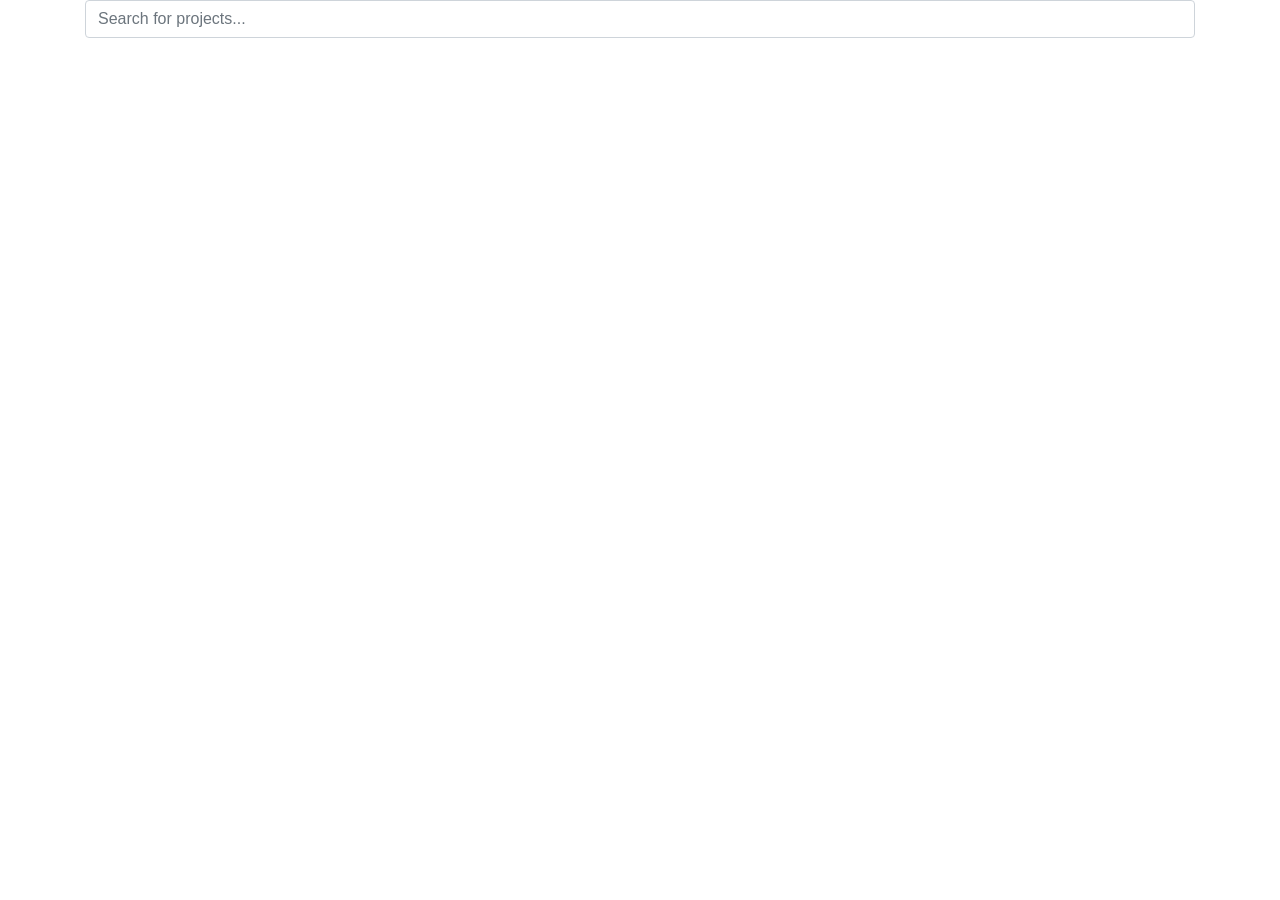
==== commit af7d86a6: "Update index.html" ====
--- a/index.html
+++ b/index.html
@@ -2,184 +2,37 @@
 <html lang="en">
 
 <head>
-  <meta charset="UTF-8">
-  <meta name="viewport" content="width=device-width, initial-scale=1.0">
-  <meta http-equiv="X-UA-Compatible" content="ie=edge">
+  <meta charset="utf-8">
   <title>Project Gallery</title>
-  <link href="https://cdn.jsdelivr.net/npm/bootstrap@5.3.0/dist/css/bootstrap.min.css" rel="stylesheet">
-  <style>
-    body {
-      background-color: #eee;
-    }
+  <meta name="viewport" content="width=device-width, initial-scale=1">
 
-    .card {
-      border: none;
-      border-radius: 10px;
-    }
+  <!-- Link to external CSS -->
+  <link href="style.css" rel="stylesheet">
 
-    .c-details span {
-      font-weight: 300;
-      font-size: 13px;
-    }
-
-    .icon {
-      width: 50px;
-      height: 50px;
-      background-color: #eee;
-      border-radius: 15px;
-      display: flex;
-      align-items: center;
-      justify-content: center;
-      font-size: 39px;
-    }
-
-    .badge span {
-      background-color: #fffbec;
-      width: 80px;
-      height: 25px;
-      padding-bottom: 3px;
-      border-radius: 5px;
-      display: flex;
-      color: #fed85d;
-      justify-content: center;
-      align-items: center;
-    }
-
-    .progress {
-      height: 10px;
-      border-radius: 10px;
-    }
-
-    .progress-bar {
-      background-color: #007bff;
-    }
-
-    .text1 {
-      font-size: 14px;
-      font-weight: 600;
-    }
-
-    .text2 {
-      color: #a5aec0;
-    }
-  </style>
+  <link href="https://cdn.jsdelivr.net/npm/bootstrap@4.4.1/dist/css/bootstrap.min.css" rel="stylesheet">
 </head>
 
 <body>
-
-  <div class="container mt-5 mb-3">
-    <!-- Search Bar -->
+  <div class="container">
+    <!-- Search Input -->
     <div class="row mb-3">
-      <div class="col-md-12">
-        <input type="text" id="searchInput" class="form-control" placeholder="Search projects by title or heading..."
+      <div class="col">
+        <input type="text" id="search-input" class="form-control" placeholder="Search for projects..."
           onkeyup="searchProjects()">
       </div>
     </div>
 
-    <div class="row" id="projectGallery">
-      <!-- Project 1 -->
-      <div class="col-md-4 project-card">
-        <div class="card p-3 mb-2">
-          <div class="d-flex justify-content-between">
-            <div class="d-flex flex-row align-items-center">
-              <div class="icon"> <i class="bx bxl-github"></i> </div>
-              <div class="ms-2 c-details">
-                <h6 class="mb-0">GitHub</h6> <span>3 days ago</span>
-              </div>
-            </div>
-            <div class="badge"> <span>Development</span> </div>
-          </div>
-          <div class="mt-5">
-            <h3 class="heading">Personal Portfolio Website</h3>
-            <div class="mt-5">
-              <div class="progress">
-                <div class="progress-bar" role="progressbar" style="width: 75%" aria-valuenow="75" aria-valuemin="0"
-                  aria-valuemax="100"></div>
-              </div>
-              <div class="mt-3"> <span class="text1">Progress <span class="text2">75% complete</span></span> </div>
-            </div>
-          </div>
-        </div>
-      </div>
-
-      <!-- Project 2 -->
-      <div class="col-md-4 project-card">
-        <div class="card p-3 mb-2">
-          <div class="d-flex justify-content-between">
-            <div class="d-flex flex-row align-items-center">
-              <div class="icon"> <i class="bx bxl-react"></i> </div>
-              <div class="ms-2 c-details">
-                <h6 class="mb-0">React</h6> <span>1 week ago</span>
-              </div>
-            </div>
-            <div class="badge"> <span>Frontend</span> </div>
-          </div>
-          <div class="mt-5">
-            <h3 class="heading">E-commerce Web App</h3>
-            <div class="mt-5">
-              <div class="progress">
-                <div class="progress-bar" role="progressbar" style="width: 100%" aria-valuenow="60" aria-valuemin="0"
-                  aria-valuemax="100"></div>
-              </div>
-              <div class="mt-3"> <span class="text1">Progress <span class="text2">60% complete</span></span> </div>
-            </div>
-          </div>
-        </div>
-      </div>
-
-      <!-- Project 3 -->
-      <div class="col-md-4 project-card">
-        <div class="card p-3 mb-2">
-          <div class="d-flex justify-content-between">
-            <div class="d-flex flex-row align-items-center">
-              <div class="icon"> <i class="bx bxl-nodejs"></i> </div>
-              <div class="ms-2 c-details">
-                <h6 class="mb-0">Node.js</h6> <span>5 days ago</span>
-              </div>
-            </div>
-            <div class="badge"> <span>Backend</span> </div>
-          </div>
-          <div class="mt-5">
-            <h3 class="heading">API for Mobile App</h3>
-            <div class="mt-5">
-              <div class="progress">
-                <div class="progress-bar" role="progressbar" style="width: 40%" aria-valuenow="40" aria-valuemin="0"
-                  aria-valuemax="100"></div>
-              </div>
-              <div class="mt-3"> <span class="text1">Progress <span class="text2">40% complete</span></span> </div>
-            </div>
-          </div>
-        </div>
-      </div>
+    <div class="row" id="project-gallery">
+      <!-- Project cards will be generated here -->
     </div>
   </div>
 
-  <!-- Optional JavaScript -->
-  <script src="https://cdn.jsdelivr.net/npm/bootstrap@5.3.0/dist/js/bootstrap.bundle.min.js"></script>
+  <!-- Include jQuery and Bootstrap JS -->
+  <script src="https://code.jquery.com/jquery-1.10.2.min.js"></script>
+  <script src="https://cdn.jsdelivr.net/npm/bootstrap@4.4.1/dist/js/bootstrap.bundle.min.js"></script>
 
-  <script>
-    function searchProjects() {
-      // Get the input value
-      let input = document.getElementById('searchInput').value.toLowerCase();
-
-      // Get all the project cards
-      let cards = document.getElementsByClassName('project-card');
-
-      // Loop through all cards and hide/show based on search query
-      for (let i = 0; i < cards.length; i++) {
-        let card = cards[i];
-        let title = card.getElementsByTagName('h6')[0].innerText.toLowerCase();
-        let heading = card.getElementsByTagName('h3')[0].innerText.toLowerCase();
-
-        // If the title or heading matches the search query, show the card, else hide it
-        if (title.includes(input) || heading.includes(input)) {
-          card.style.display = "";
-        } else {
-          card.style.display = "none";
-        }
-      }
-    }
-  </script>
+  <!-- Link to external JS file -->
+  <script src="script.js"></script>
 
 </body>
 
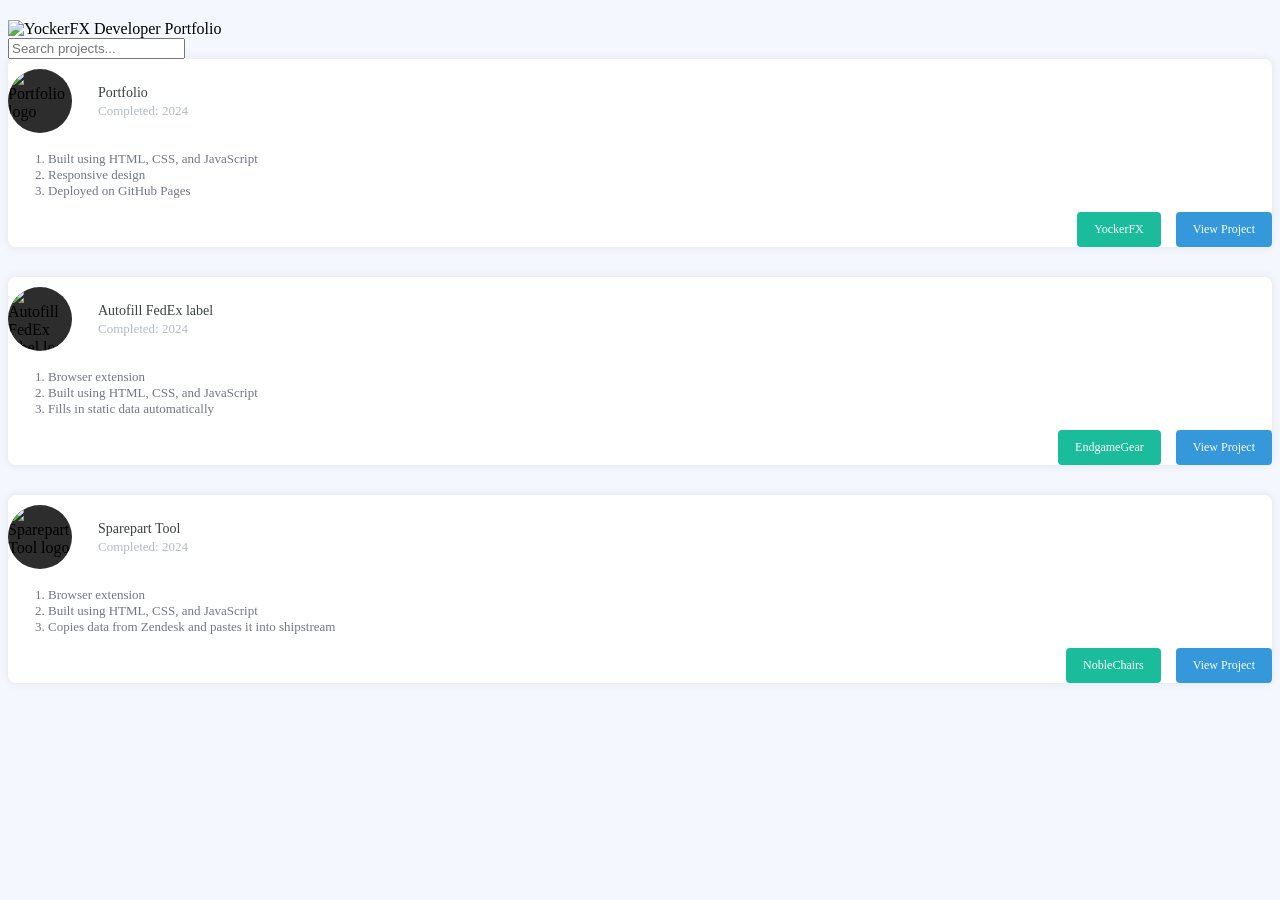
==== commit c8648a2c: "Update index.html" ====
--- a/index.html
+++ b/index.html
@@ -2,38 +2,30 @@
 <html lang="en">
 
 <head>
-  <meta charset="utf-8">
-  <title>Project Gallery</title>
-  <meta name="viewport" content="width=device-width, initial-scale=1">
-
-  <!-- Link to external CSS -->
+  <meta charset="UTF-8">
+  <meta name="viewport" content="width=device-width, initial-scale=1.0">
+  <title>Developer Portfolio</title>
   <link href="style.css" rel="stylesheet">
-
-  <link href="https://cdn.jsdelivr.net/npm/bootstrap@4.4.1/dist/css/bootstrap.min.css" rel="stylesheet">
 </head>
 
 <body>
-  <div class="container">
-    <!-- Search Input -->
-    <div class="row mb-3">
-      <div class="col">
-        <input type="text" id="search-input" class="form-control" placeholder="Search for projects..."
-          onkeyup="searchProjects()">
-      </div>
-    </div>
 
-    <div class="row" id="project-gallery">
-      <!-- Project cards will be generated here -->
-    </div>
+  <!-- Hero Section -->
+  <section class="hero">
+    <img src="/img/YockerFX.png" alt="YockerFX Developer Portfolio" class="hero-image">
+  </section>
+
+  <!-- Search Section -->
+  <div class="search-container">
+    <input type="text" id="search-input" class="search-bar" placeholder="Search projects..." onkeyup="searchProjects()">
   </div>
 
-  <!-- Include jQuery and Bootstrap JS -->
-  <script src="https://code.jquery.com/jquery-1.10.2.min.js"></script>
-  <script src="https://cdn.jsdelivr.net/npm/bootstrap@4.4.1/dist/js/bootstrap.bundle.min.js"></script>
+  <!-- Projects Section -->
+  <div class="wrap" id="project-gallery">
+    <!-- Project cards will be generated here -->
+  </div>
 
-  <!-- Link to external JS file -->
   <script src="script.js"></script>
-
 </body>
 
 </html>
--- a/style.css
+++ b/style.css
@@ -0,0 +1,143 @@
+body {
+  background: #F4F7FD;
+  margin-top: 20px;
+}
+
+.card-margin {
+  margin-bottom: 1.875rem;
+}
+
+.card {
+  border: 0;
+  box-shadow: 0px 0px 10px 0px rgba(82, 63, 105, 0.1);
+  background-color: #ffffff;
+  border-radius: 8px;
+}
+
+.card-header.no-border {
+  border: 0;
+}
+
+.card .card-header {
+  background: none;
+  padding: 0 0.9375rem;
+  font-weight: 500;
+  display: flex;
+  align-items: center;
+  min-height: 50px;
+}
+
+.widget-49 .widget-49-title-wrapper {
+  display: flex;
+  align-items: center;
+  padding: 10px 0;
+  /* Added padding around the logo and project title */
+}
+
+.widget-49 .widget-49-title-wrapper .widget-49-logo {
+  display: flex;
+  align-items: center;
+  justify-content: center;
+  background-color: #2d2d2d;
+  width: 4rem;
+  height: 4rem;
+  border-radius: 50%;
+  overflow: hidden;
+  flex-shrink: 0;
+  aspect-ratio: 1 / 1;
+  /* Ensure the aspect ratio remains 1:1 */
+  padding: 0;
+  /* No padding inside the circle */
+}
+
+.widget-49 .widget-49-title-wrapper .widget-49-logo img {
+  width: 100%;
+  /* Fill the circle */
+  height: 100%;
+  /* Fill the circle */
+  object-fit: cover;
+  /* Ensures the image fills the circle without distortion */
+  border-radius: 50%;
+  /* Ensure the image takes the shape of the circle */
+}
+
+.widget-49 .widget-49-title-wrapper .widget-49-project-info {
+  margin-left: 1rem;
+  padding-left: 10px;
+  /* Added padding to the left of the project name */
+}
+
+.widget-49 .widget-49-title-wrapper .widget-49-project-info .widget-49-project-title {
+  color: #3c4142;
+  font-size: 14px;
+}
+
+.widget-49 .widget-49-title-wrapper .widget-49-project-info .widget-49-project-time {
+  color: #B1BAC5;
+  font-size: 13px;
+}
+
+.widget-49 .widget-49-project-description {
+  font-weight: 400;
+  font-size: 13px;
+  margin-top: .5rem;
+}
+
+.widget-49 .widget-49-project-description .widget-49-item {
+  display: list-item;
+  color: #727686;
+}
+
+/* Buttons container */
+.widget-49 .widget-49-project-action {
+  text-align: right;
+  display: flex;
+  justify-content: flex-end;
+  gap: 15px;
+  /* Adds space between the two buttons */
+}
+
+/* Company Button */
+.widget-49 .widget-49-project-action a.company-button {
+  background-color: #1abc9c;
+  color: #ffffff;
+  border-radius: 4px;
+  padding: 8px 15px;
+  font-size: 12px;
+  text-decoration: none;
+  border: 2px solid #1abc9c;
+  transition: background-color 0.3s ease, border-color 0.3s ease;
+}
+
+.widget-49 .widget-49-project-action a.company-button:hover {
+  background-color: #16a085;
+  border-color: #16a085;
+  color: #ffffff;
+  text-decoration: none;
+}
+
+/* View Project Button */
+.widget-49 .widget-49-project-action a.btn-primary {
+  background-color: #3498db;
+  color: #ffffff;
+  border-radius: 4px;
+  padding: 8px 15px;
+  font-size: 12px;
+  text-decoration: none;
+  border: 2px solid #3498db;
+  transition: background-color 0.3s ease, border-color 0.3s ease;
+}
+
+.widget-49 .widget-49-project-action a.btn-primary:hover {
+  background-color: #2980b9;
+  border-color: #2980b9;
+  color: #ffffff;
+  text-decoration: none;
+}
+
+@media (max-width: 768px) {
+  .widget-49 .widget-49-title-wrapper .widget-49-logo {
+    width: 3rem;
+    height: 3rem;
+  }
+}
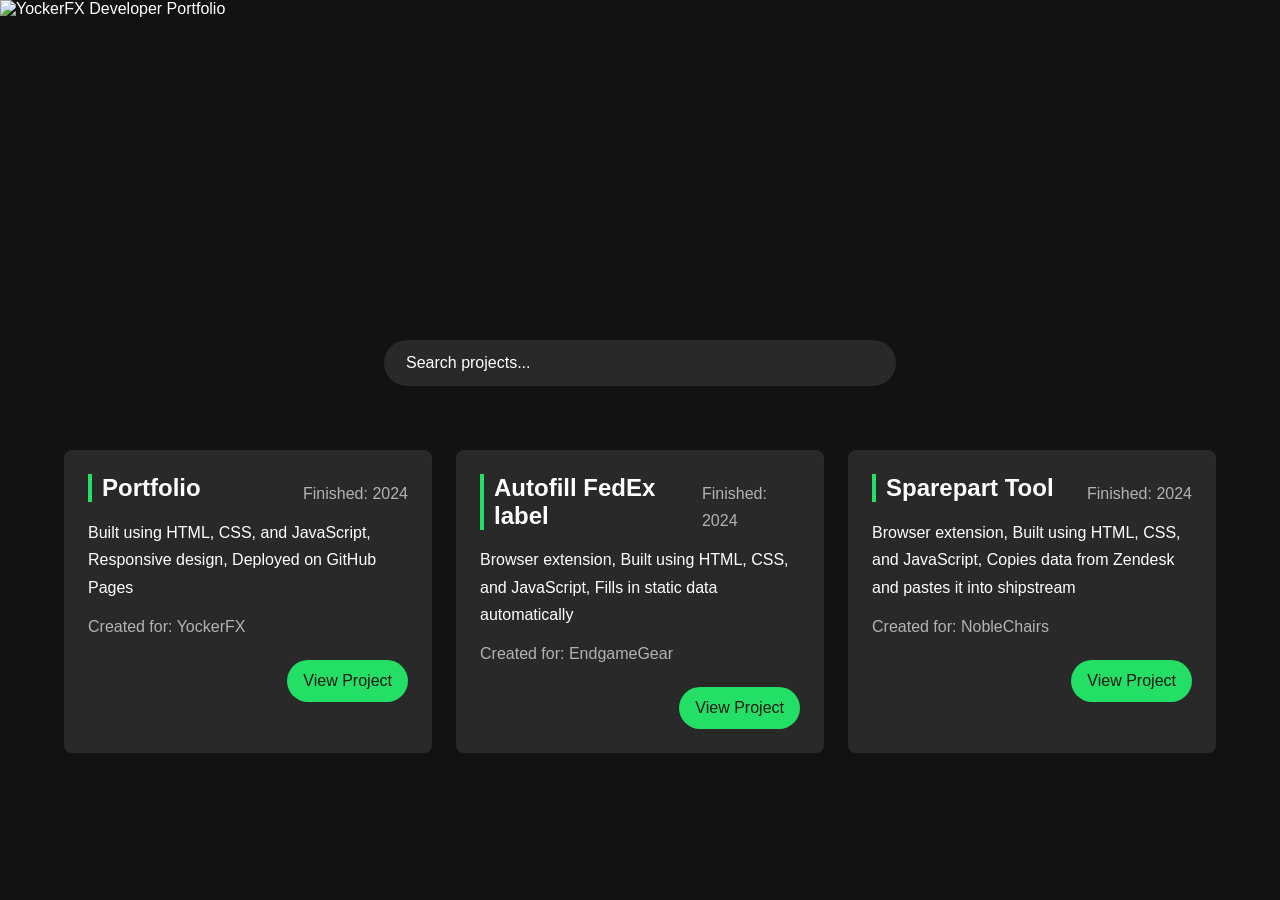
==== commit e96b7dff: "Update index.html" ====
--- a/index.html
+++ b/index.html
@@ -4,7 +4,7 @@
 <head>
   <meta charset="UTF-8">
   <meta name="viewport" content="width=device-width, initial-scale=1.0">
-  <title>Developer Portfolio</title>
+  <title></title>
   <link href="style.css" rel="stylesheet">
 </head>
 
@@ -12,7 +12,7 @@
 
   <!-- Hero Section -->
   <section class="hero">
-    <img src="/img/YockerFX.png" alt="YockerFX Developer Portfolio" class="hero-image">
+    <img src="https://wallpaperaccess.com/full/446951.jpg" alt="YockerFX Developer Portfolio" class="hero-image">
   </section>
 
   <!-- Search Section -->
--- a/style.css
+++ b/style.css
@@ -1,143 +1,261 @@
+/* General Reset */
+* {
+  box-sizing: border-box;
+  padding: 0;
+  margin: 0;
+}
+
 body {
-  background: #F4F7FD;
-  margin-top: 20px;
-}
-
-.card-margin {
-  margin-bottom: 1.875rem;
-}
-
-.card {
-  border: 0;
-  box-shadow: 0px 0px 10px 0px rgba(82, 63, 105, 0.1);
-  background-color: #ffffff;
+  background: #121212;
+  font-family: "Space Grotesk", sans-serif;
+  color: #fff;
+  margin: 0;
+  padding: 0;
+}
+
+/* Centered Search Bar */
+.search-container {
+  display: flex;
+  justify-content: center;
+  align-items: center;
+  margin: 40px auto;
+  /* Creates space around the search bar */
+}
+
+.search-bar {
+  width: 40%;
+  /* Adjust width as needed */
+  padding: 12px 20px;
+  border: 2px solid #292929;
+  border-radius: 25px;
+  background-color: #292929;
+  color: #fff;
+  font-size: 16px;
+  outline: none;
+  transition: border-color 0.3s ease, background-color 0.3s ease;
+}
+
+.search-bar::placeholder {
+  color: #fff;
+}
+
+.search-bar:focus {
+  border-color: #24df66;
+  background-color: #1f1f1f;
+}
+
+/* Hero Section */
+.hero {
+  position: relative;
+  width: 100%;
+  height: 300px;
+  overflow: hidden;
+}
+
+.hero-image {
+  width: 100%;
+  height: 100%;
+  object-fit: cover;
+}
+
+.hero-text {
+  position: absolute;
+  top: 50%;
+  left: 50%;
+  transform: translate(-50%, -50%);
+  color: white;
+  text-align: center;
+}
+
+.hero-text h1 {
+  font-size: 3em;
+  font-weight: 700;
+}
+
+.hero-text p {
+  font-size: 1.2em;
+  font-weight: 300;
+}
+
+/* Project Section */
+h3 {
+  font-size: 1.5em;
+  font-weight: 700;
+}
+
+p {
+  font-size: 1em;
+  line-height: 1.7;
+  font-weight: 300;
+  color: #fff;
+}
+
+.description {
+  white-space: wrap;
+}
+
+a {
+  text-decoration: none;
+  color: inherit;
+}
+
+/* Centered Grid Layout */
+.wrap {
+  display: grid;
+  grid-template-columns: repeat(3, 1fr);
+  /* 3 cards per row */
+  gap: 24px;
+  /* Space between cards */
+  justify-items: center;
+  /* Centers the cards horizontally */
+  padding: 24px;
+  max-width: 1200px;
+  /* Optional: limit the maximum width */
+  margin: 0 auto;
+  /* Center the grid within the body */
+}
+
+.box {
+  display: flex;
+  flex-direction: column;
   border-radius: 8px;
-}
-
-.card-header.no-border {
-  border: 0;
-}
-
-.card .card-header {
-  background: none;
-  padding: 0 0.9375rem;
-  font-weight: 500;
-  display: flex;
+  padding: 24px;
+  background: #292929;
+  width: 100%;
+}
+
+.box-top {
+  display: flex;
+  flex-direction: column;
+  gap: 12px;
+  margin-bottom: 20px;
+}
+
+.title-flex {
+  display: flex;
+  justify-content: space-between;
   align-items: center;
-  min-height: 50px;
-}
-
-.widget-49 .widget-49-title-wrapper {
-  display: flex;
+}
+
+.box-title {
+  border-left: 4px solid #24df66;
+  padding-left: 10px;
+}
+
+.user-follow-info {
+  color: #b3b3b3;
+}
+
+.created {
+  color: #b3b3b3;
+  padding: -0.5rem;
+}
+
+/* Button Group */
+.button-group {
+  display: flex;
+  gap: 12px;
+  justify-content: flex-end;
+}
+
+/* Button Styles */
+.button {
+  display: block;
+  justify-content: center;
   align-items: center;
-  padding: 10px 0;
-  /* Added padding around the logo and project title */
-}
-
-.widget-49 .widget-49-title-wrapper .widget-49-logo {
-  display: flex;
-  align-items: center;
-  justify-content: center;
-  background-color: #2d2d2d;
-  width: 4rem;
-  height: 4rem;
-  border-radius: 50%;
-  overflow: hidden;
-  flex-shrink: 0;
-  aspect-ratio: 1 / 1;
-  /* Ensure the aspect ratio remains 1:1 */
-  padding: 0;
-  /* No padding inside the circle */
-}
-
-.widget-49 .widget-49-title-wrapper .widget-49-logo img {
-  width: 100%;
-  /* Fill the circle */
-  height: 100%;
-  /* Fill the circle */
-  object-fit: cover;
-  /* Ensures the image fills the circle without distortion */
-  border-radius: 50%;
-  /* Ensure the image takes the shape of the circle */
-}
-
-.widget-49 .widget-49-title-wrapper .widget-49-project-info {
-  margin-left: 1rem;
-  padding-left: 10px;
-  /* Added padding to the left of the project name */
-}
-
-.widget-49 .widget-49-title-wrapper .widget-49-project-info .widget-49-project-title {
-  color: #3c4142;
-  font-size: 14px;
-}
-
-.widget-49 .widget-49-title-wrapper .widget-49-project-info .widget-49-project-time {
-  color: #B1BAC5;
-  font-size: 13px;
-}
-
-.widget-49 .widget-49-project-description {
-  font-weight: 400;
-  font-size: 13px;
-  margin-top: .5rem;
-}
-
-.widget-49 .widget-49-project-description .widget-49-item {
-  display: list-item;
-  color: #727686;
-}
-
-/* Buttons container */
-.widget-49 .widget-49-project-action {
-  text-align: right;
-  display: flex;
-  justify-content: flex-end;
-  gap: 15px;
-  /* Adds space between the two buttons */
-}
-
-/* Company Button */
-.widget-49 .widget-49-project-action a.company-button {
-  background-color: #1abc9c;
-  color: #ffffff;
-  border-radius: 4px;
-  padding: 8px 15px;
-  font-size: 12px;
-  text-decoration: none;
-  border: 2px solid #1abc9c;
-  transition: background-color 0.3s ease, border-color 0.3s ease;
-}
-
-.widget-49 .widget-49-project-action a.company-button:hover {
-  background-color: #16a085;
-  border-color: #16a085;
-  color: #ffffff;
-  text-decoration: none;
-}
-
-/* View Project Button */
-.widget-49 .widget-49-project-action a.btn-primary {
-  background-color: #3498db;
-  color: #ffffff;
-  border-radius: 4px;
-  padding: 8px 15px;
-  font-size: 12px;
-  text-decoration: none;
-  border: 2px solid #3498db;
-  transition: background-color 0.3s ease, border-color 0.3s ease;
-}
-
-.widget-49 .widget-49-project-action a.btn-primary:hover {
-  background-color: #2980b9;
-  border-color: #2980b9;
-  color: #ffffff;
-  text-decoration: none;
+  text-align: center;
+  font-weight: 300;
+  padding: 12px 16px;
+  border-radius: 25px;
+  color: #141A16;
+  background: #24df66;
+  transition: background 0.6s ease;
+}
+
+.button:hover {
+  color: #fff;
+  background: #141A16;
+}
+
+/* Responsive Grid */
+@media (max-width: 1024px) {
+  .wrap {
+    grid-template-columns: repeat(2, 1fr);
+    /* 2 cards per row on medium screens */
+  }
 }
 
 @media (max-width: 768px) {
-  .widget-49 .widget-49-title-wrapper .widget-49-logo {
-    width: 3rem;
-    height: 3rem;
-  }
-}
+  .wrap {
+    grid-template-columns: repeat(1, 1fr);
+    /* 1 card per row on small screens */
+  }
+
+  .search-bar {
+    width: 80%;
+    /* Adjust width for mobile view */
+  }
+}
+
+/* Responsive Design for Title Flex */
+@media (min-width: 320px) {
+  .title-flex {
+    display: flex;
+    flex-direction: column;
+    justify-content: flex-start;
+    align-items: start;
+  }
+
+  .user-follow-info {
+    margin-top: 6px;
+  }
+}
+
+@media (min-width: 460px) {
+  .title-flex {
+    display: flex;
+    flex-direction: row;
+    justify-content: space-between;
+    align-items: start;
+  }
+
+  .user-follow-info {
+    margin-top: 6px;
+  }
+}
+
+@media (min-width: 640px) {
+  .box {
+    flex-basis: calc(50% - 12px);
+  }
+
+  .title-flex {
+    display: flex;
+    flex-direction: column;
+    justify-content: flex-start;
+    align-items: start;
+  }
+
+  .user-follow-info {
+    margin-top: 6px;
+  }
+}
+
+@media (min-width: 840px) {
+  .title-flex {
+    display: flex;
+    flex-direction: row;
+    justify-content: space-between;
+    align-items: start;
+  }
+
+  .user-follow-info {
+    margin-top: 6px;
+  }
+}
+
+@media (min-width: 1100px) {
+  .box {
+    flex-basis: calc(25% - 18px);
+  }
+}
